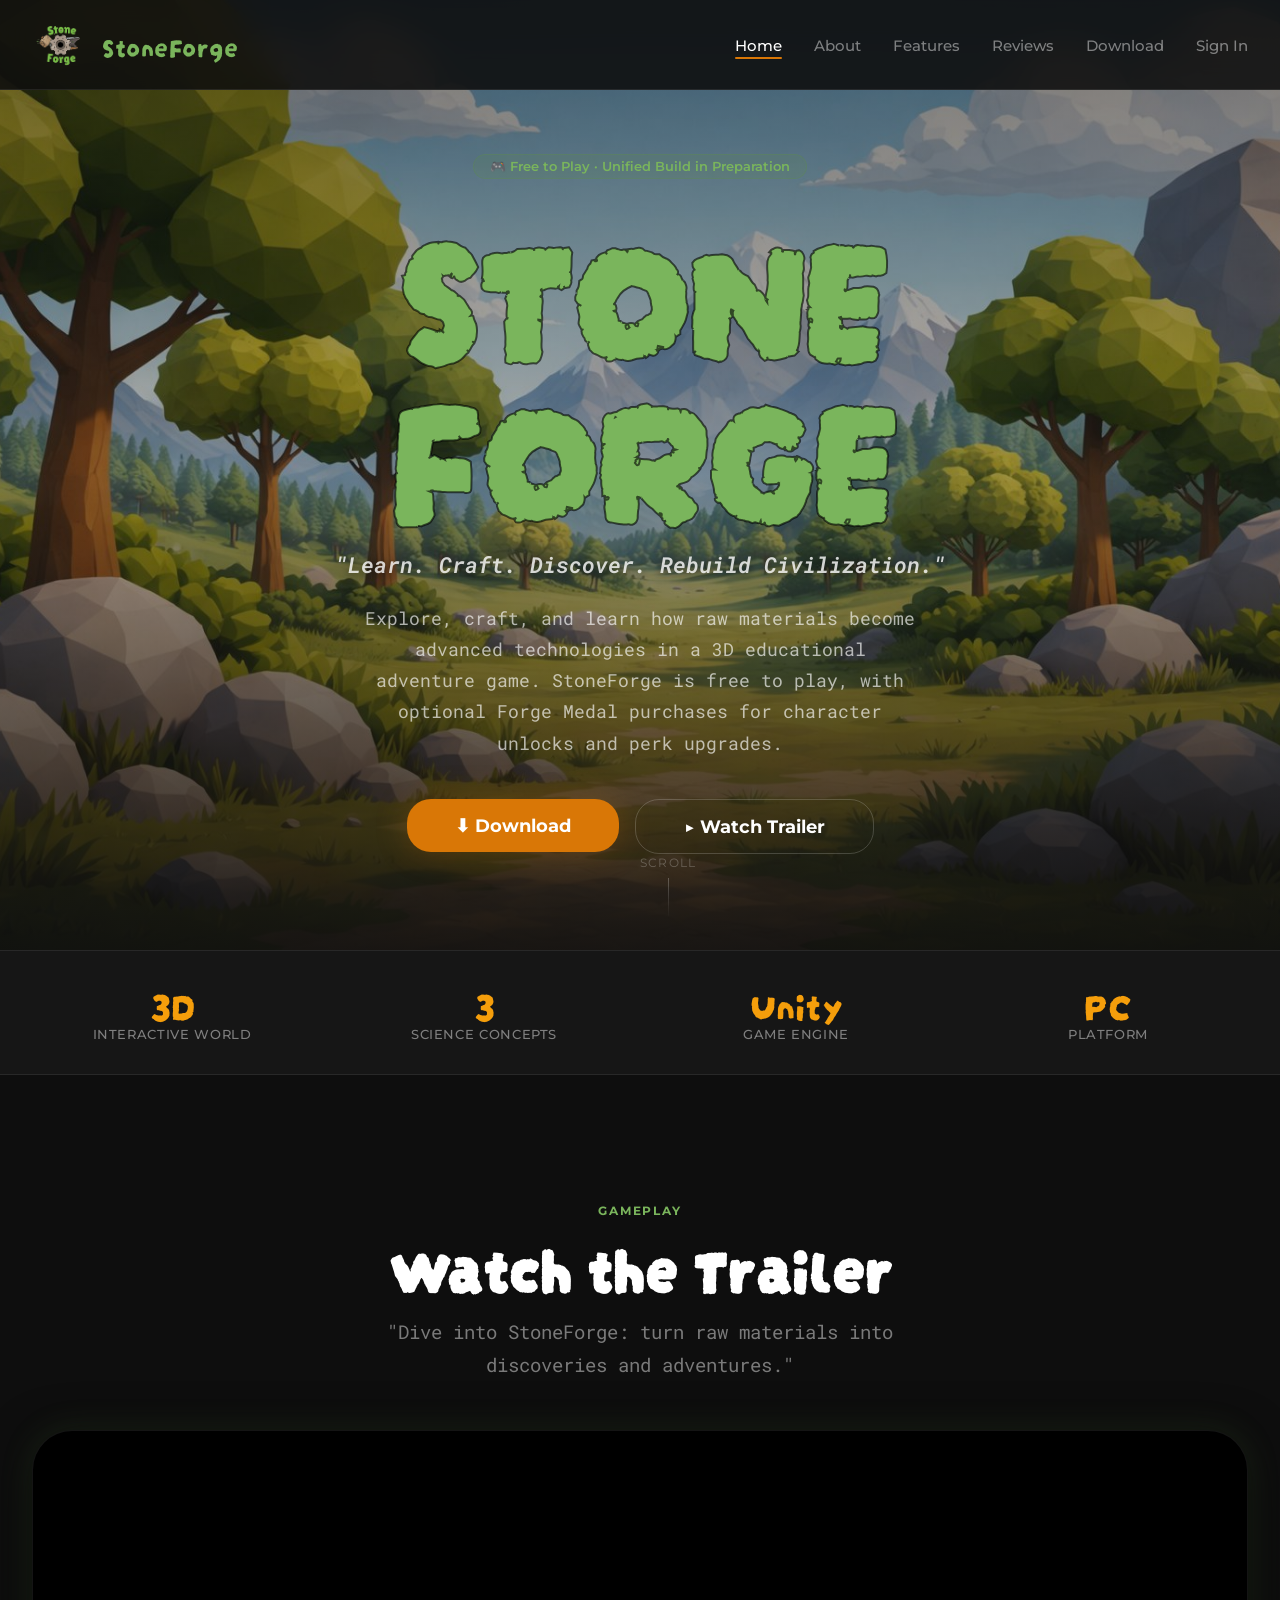
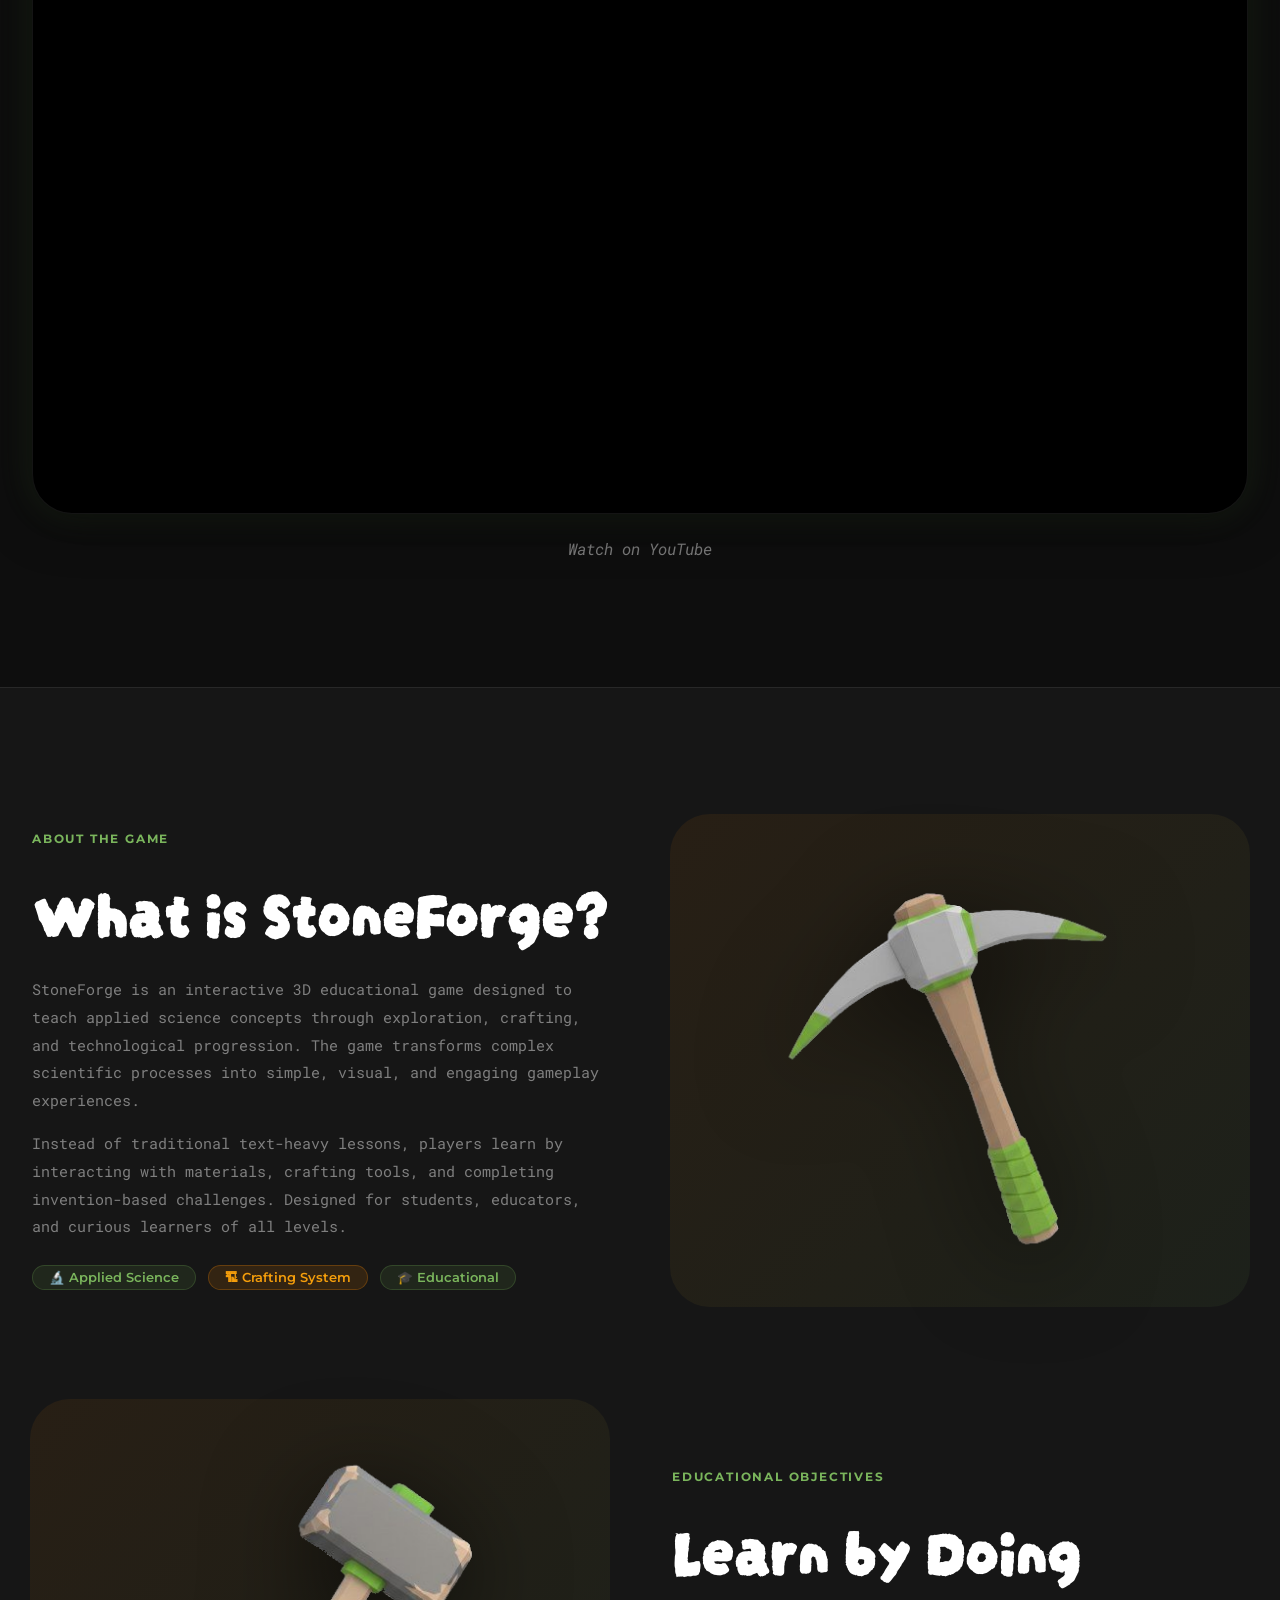
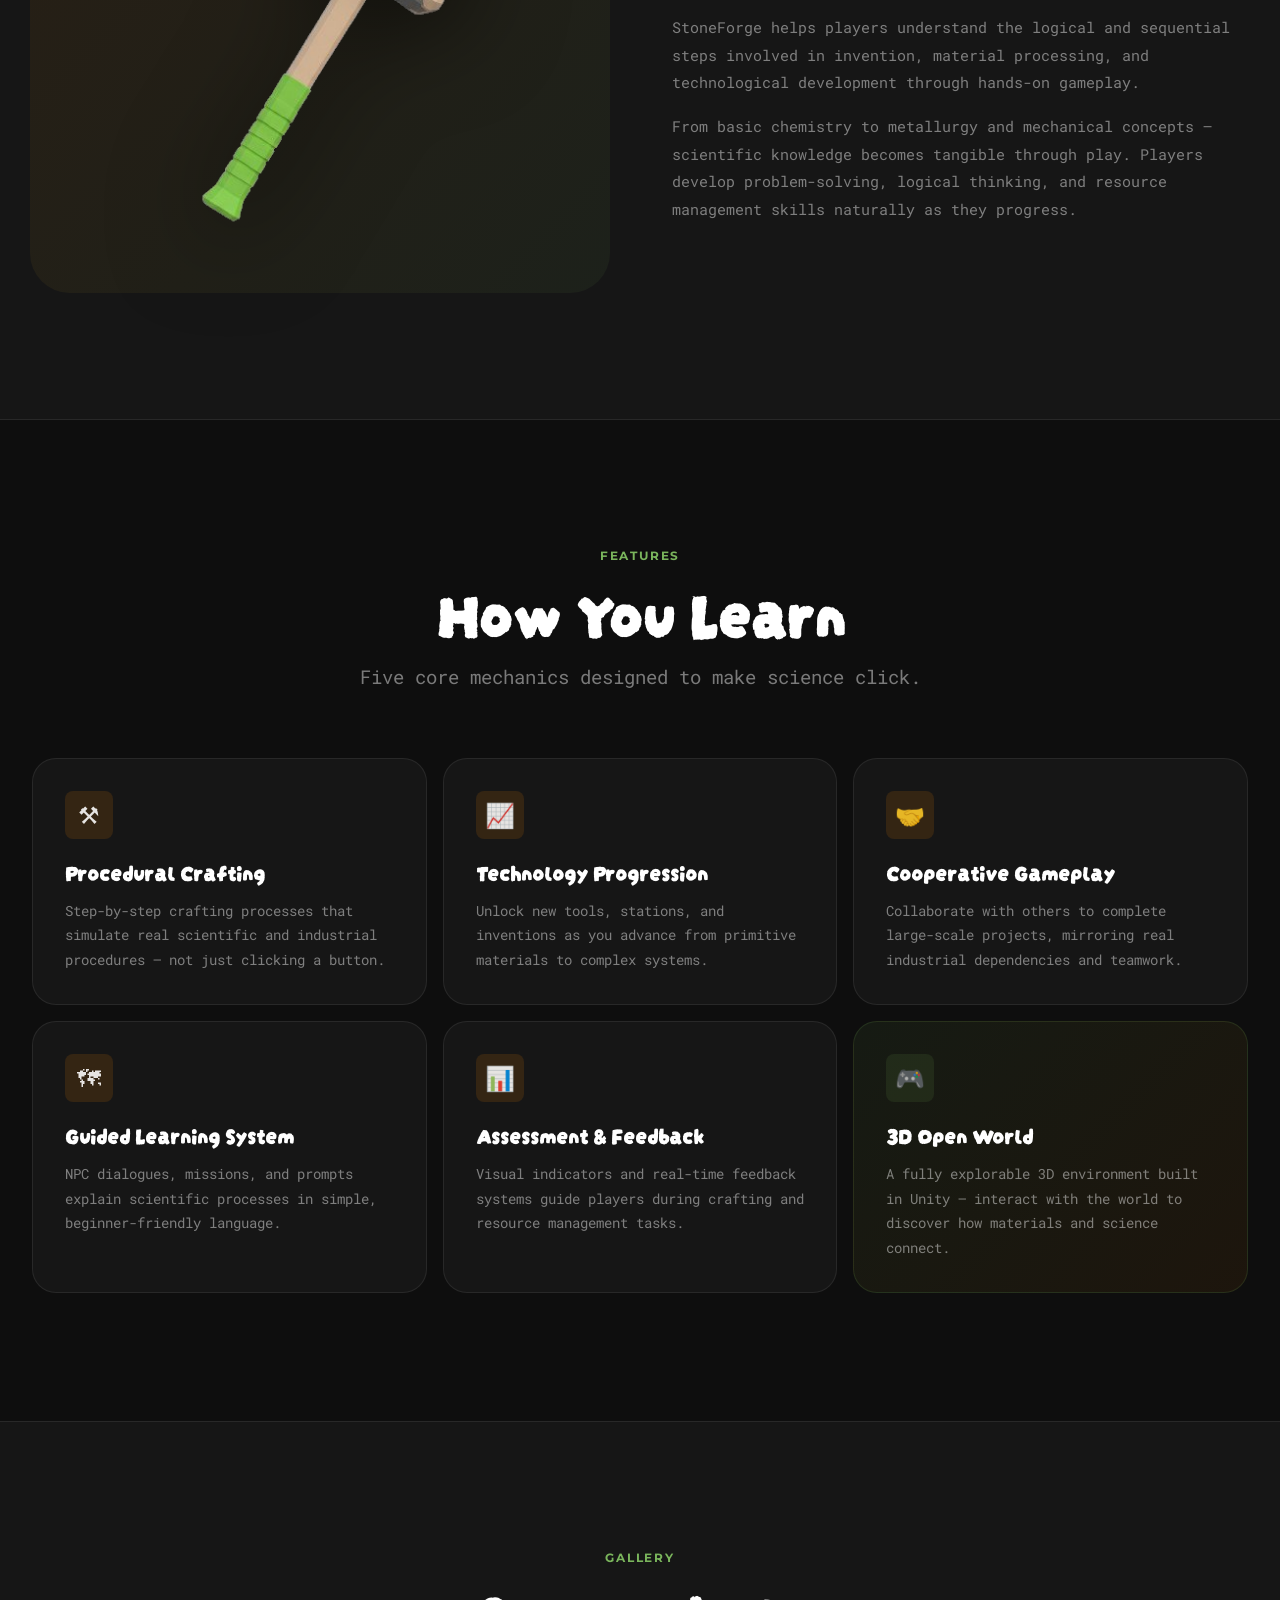
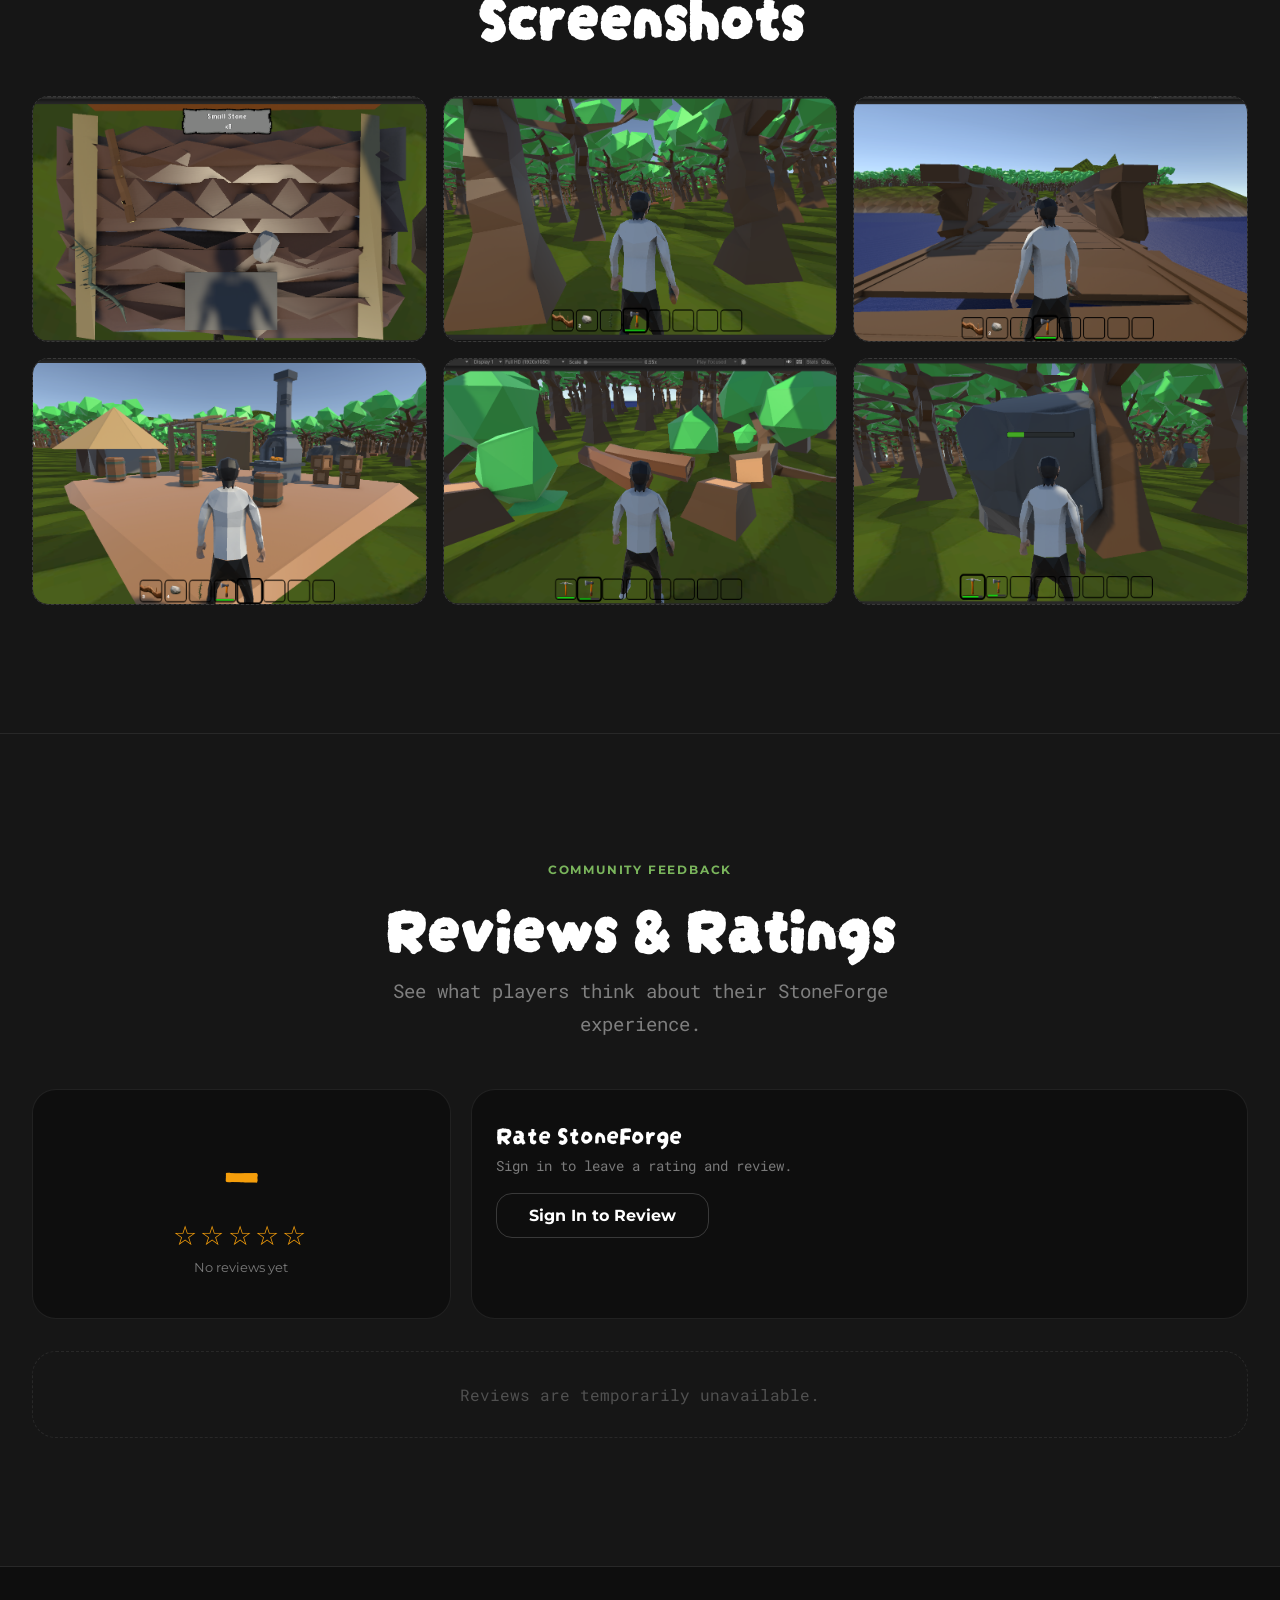
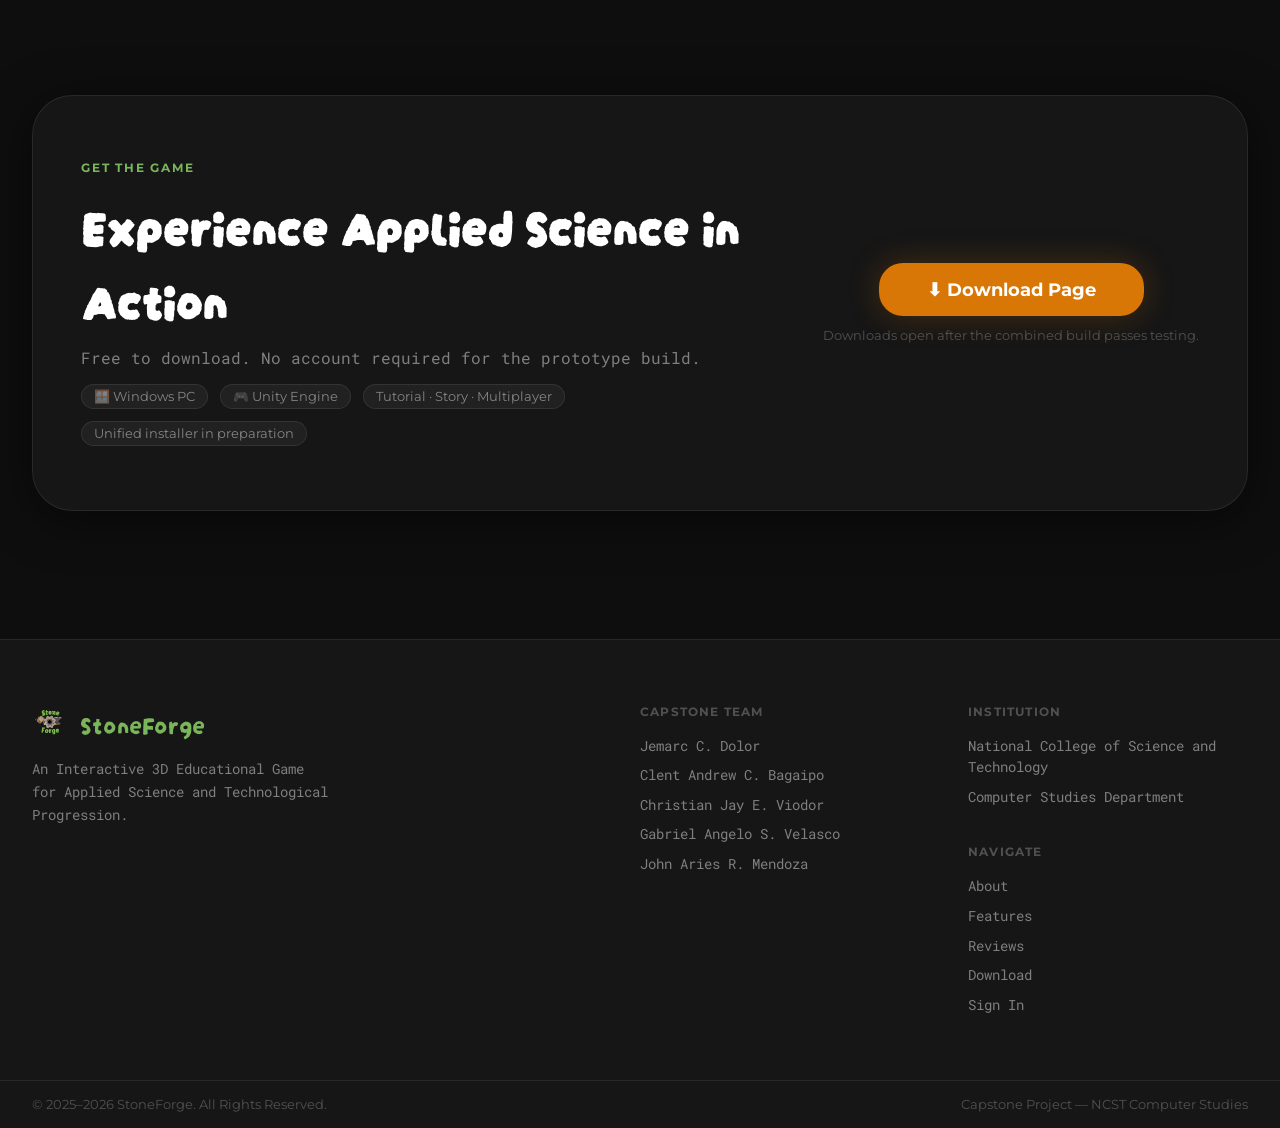
==== index.html @ 7c204864 "Polish Forge Store, guard logout history and render FM sooner" ====
<!DOCTYPE html>
<html lang="en">
<head>
  <meta charset="UTF-8">
  <meta name="viewport" content="width=device-width, initial-scale=1.0">
  <title>StoneForge — 3D Educational Adventure Game</title>
  <link rel="preconnect" href="https://fonts.googleapis.com">
  <link rel="preconnect" href="https://fonts.gstatic.com" crossorigin>
  <link rel="stylesheet" href="https://fonts.googleapis.com/css2?family=Darumadrop+One&amp;family=Montserrat:wght@400;500;600;700;900&amp;family=Roboto+Mono:ital,wght@0,400;0,600;0,700;1,400&amp;display=swap">
<link rel="icon" href="favicon.ico?v=20261022" sizes="16x16 32x32 48x48">
<link rel="icon" type="image/png" sizes="32x32" href="favicon-32x32.png?v=20261022">
<link rel="icon" type="image/png" sizes="16x16" href="favicon-16x16.png?v=20261022">
<link rel="apple-touch-icon" sizes="180x180" href="apple-touch-icon.png?v=20261022">
  <link rel="stylesheet" href="tokens.css">
  <link rel="stylesheet" href="base.css">
  <link rel="stylesheet" href="nav.css">
  <link rel="stylesheet" href="index.css">
</head>
<body>

  <!-- NAV -->
  <div class="nav__overlay" id="nav-overlay"></div>
  <header>
    <nav class="nav" id="main-nav">
      <div class="nav__inner">
        <a href="index.html" class="nav__logo">
          <img src="Assets/logo-transparent.png" alt="StoneForge" class="nav__logo-img">
          <span class="nav__logo-text">StoneForge</span>
        </a>

        <button class="nav__burger" id="burger" aria-label="Toggle menu">
          <span></span><span></span><span></span>
        </button>

        <ul class="nav__links" id="nav-links">
          <li class="nav__sidebar-brand">
            <img src="Assets/logo-transparent.png" alt="StoneForge" class="nav__sidebar-brand-img">
            <span class="nav__sidebar-brand-text">StoneForge</span>
          </li>
          <li><a href="index.html" class="nav__link nav__link--active">Home</a></li>
          <li><a href="#about" class="nav__link">About</a></li>
          <li><a href="#features" class="nav__link">Features</a></li>
          <li><a href="#reviews" class="nav__link">Reviews</a></li>
          <li><a href="download.html" class="nav__link">Download</a></li>
          <li id="nav-auth-item">
            <a href="login-page.html"><button class="nav__cta">Sign In</button></a>
          </li>
        </ul>
      </div>
    </nav>
  </header>

  <main>
    <!-- ===== HERO ===== -->
    <section class="hero">
      <div class="hero__bg"></div>
      <div class="hero__content">
        <div class="hero__badge animate-up">
          <span class="badge badge--green">🎮 Free to Play · Unified Build in Preparation</span>
        </div>

        <h1 class="hero__title">STONE FORGE</h1>

        <p class="hero__tagline animate-up delay-2">
          "Learn. Craft. Discover. Rebuild Civilization."
        </p>

        <p class="hero__description animate-up delay-3">
          Explore, craft, and learn how raw materials become advanced technologies in a 3D educational adventure game.
          StoneForge is free to play, with optional Forge Medal purchases for character unlocks and perk upgrades.
        </p>

        <div class="hero__actions animate-up delay-4">
          <a href="download.html">
            <button class="btn btn--primary btn--lg">⬇ Download</button>
          </a>
          <a href="#trailer">
            <button class="btn btn--ghost btn--lg">▶ Watch Trailer</button>
          </a>
        </div>
      </div>

      <div class="hero__scroll-hint">
        <span>Scroll</span>
        <div class="hero__scroll-line"></div>
      </div>
    </section>

    <!-- ===== STATS STRIP ===== -->
    <section class="stats-strip">
      <div class="stats-strip__inner">
        <div class="stat">
          <span class="stat__value">3D</span>
          <span class="stat__label">Interactive World</span>
        </div>
        <div class="stat">
          <span class="stat__value">3</span>
          <span class="stat__label">Science Concepts</span>
        </div>
        <div class="stat">
          <span class="stat__value">Unity</span>
          <span class="stat__label">Game Engine</span>
        </div>
        <div class="stat">
          <span class="stat__value">PC</span>
          <span class="stat__label">Platform</span>
        </div>
      </div>
    </section>

    <!-- ===== TRAILER ===== -->
    <section class="trailer section" id="trailer">
      <div class="trailer__inner">
        <div class="trailer__header">
          <p class="section-eyebrow">Gameplay</p>
          <h2 class="section-title">Watch the Trailer</h2>
          <p class="section-subtitle" style="margin: 0 auto;">"Dive into StoneForge: turn raw materials into discoveries and adventures."</p>
        </div>
        <div class="trailer__video-wrapper">
          <iframe
            width="1280"
            height="720"
            src="https://www.youtube.com/embed/Z1ijl2PwrlA?autoplay=0&amp;playsinline=1&amp;rel=0"
            title="StoneForge Official Trailer"
            loading="lazy"
            referrerpolicy="strict-origin-when-cross-origin"
            allow="encrypted-media; picture-in-picture; fullscreen"
            allowfullscreen
          ></iframe>
        </div>
        <p class="trailer__caption"><a href="https://www.youtube.com/watch?v=Z1ijl2PwrlA" target="_blank" rel="noopener noreferrer">Watch on YouTube</a></p>
      </div>
    </section>

    <!-- ===== ABOUT ===== -->
    <section class="about section" id="about">
      <div class="about__inner">
        <!-- Row 1 -->
        <div class="about__row">
          <div class="about__text-group">
            <p class="section-eyebrow">About the game</p>
            <h2 class="section-title">What is StoneForge?</h2>
            <p class="about__body">
              StoneForge is an interactive 3D educational game designed to teach applied science concepts
              through exploration, crafting, and technological progression. The game transforms complex
              scientific processes into simple, visual, and engaging gameplay experiences.
            </p>
            <p class="about__body">
              Instead of traditional text-heavy lessons, players learn by interacting with materials,
              crafting tools, and completing invention-based challenges. Designed for students, educators,
              and curious learners of all levels.
            </p>
            <div style="display:flex; gap: 0.75rem; flex-wrap: wrap; margin-top: 0.5rem;">
              <span class="badge badge--green">🔬 Applied Science</span>
              <span class="badge badge--orange">🏗 Crafting System</span>
              <span class="badge badge--green">🎓 Educational</span>
            </div>
          </div>
          <div class="about__image-frame">
            <img loading="lazy" decoding="async" src="Assets/pickaxe-transparent.png" alt="StoneForge Pickaxe">
          </div>
        </div>

        <!-- Row 2 -->
        <div class="about__row about__row--reverse">
          <div class="about__text-group">
            <p class="section-eyebrow">Educational Objectives</p>
            <h2 class="section-title">Learn by Doing</h2>
            <p class="about__body">
              StoneForge helps players understand the logical and sequential steps involved in invention,
              material processing, and technological development through hands-on gameplay.
            </p>
            <p class="about__body">
              From basic chemistry to metallurgy and mechanical concepts — scientific knowledge becomes
              tangible through play. Players develop problem-solving, logical thinking, and resource
              management skills naturally as they progress.
            </p>
          </div>
          <div class="about__image-frame">
            <img loading="lazy" decoding="async" src="Assets/hammer-transparent.png" alt="StoneForge Hammer">
          </div>
        </div>
      </div>
    </section>

    <!-- ===== FEATURES ===== -->
    <section class="features section" id="features">
      <div class="features__inner">
        <div class="features__header">
          <p class="section-eyebrow">Features</p>
          <h2 class="section-title">How You Learn</h2>
          <p class="section-subtitle" style="margin: 0 auto; text-align: center;">
            Five core mechanics designed to make science click.
          </p>
        </div>
        <div class="features__grid">
          <div class="feature-card">
            <div class="feature-card__icon">⚒</div>
            <h3 class="feature-card__title">Procedural Crafting</h3>
            <p class="feature-card__text">Step-by-step crafting processes that simulate real scientific and industrial procedures — not just clicking a button.</p>
          </div>
          <div class="feature-card">
            <div class="feature-card__icon">📈</div>
            <h3 class="feature-card__title">Technology Progression</h3>
            <p class="feature-card__text">Unlock new tools, stations, and inventions as you advance from primitive materials to complex systems.</p>
          </div>
          <div class="feature-card">
            <div class="feature-card__icon">🤝</div>
            <h3 class="feature-card__title">Cooperative Gameplay</h3>
            <p class="feature-card__text">Collaborate with others to complete large-scale projects, mirroring real industrial dependencies and teamwork.</p>
          </div>
          <div class="feature-card">
            <div class="feature-card__icon">🗺</div>
            <h3 class="feature-card__title">Guided Learning System</h3>
            <p class="feature-card__text">NPC dialogues, missions, and prompts explain scientific processes in simple, beginner-friendly language.</p>
          </div>
          <div class="feature-card">
            <div class="feature-card__icon">📊</div>
            <h3 class="feature-card__title">Assessment & Feedback</h3>
            <p class="feature-card__text">Visual indicators and real-time feedback systems guide players during crafting and resource management tasks.</p>
          </div>
          <div class="feature-card" style="background: linear-gradient(135deg, rgba(95,143,71,0.1), rgba(217,119,6,0.08)); border-color: rgba(95,143,71,0.2);">
            <div class="feature-card__icon" style="background: var(--clr-green-dim);">🎮</div>
            <h3 class="feature-card__title">3D Open World</h3>
            <p class="feature-card__text">A fully explorable 3D environment built in Unity — interact with the world to discover how materials and science connect.</p>
          </div>
        </div>
      </div>
    </section>

    <!-- ===== SCREENSHOTS ===== -->
    <section class="screenshots section">
      <div class="screenshots__inner">
        <div class="screenshots__header">
          <p class="section-eyebrow">Gallery</p>
          <h2 class="section-title">Screenshots</h2>
        </div>
        <div class="screenshots__grid">
          <div class="screenshot-card"><div class="screenshot-card__icon"><img loading="lazy" decoding="async" src="Assets/666307369_1383282593796467_3433175571580208930_n.png" alt=""></div></div>
          <div class="screenshot-card"><div class="screenshot-card__icon"><img loading="lazy" decoding="async" src="Assets/SS2.png" alt=""></div></div>
          <div class="screenshot-card"><div class="screenshot-card__icon"><img loading="lazy" decoding="async" src="Assets/SS3.png" alt=""></div></div>
          <div class="screenshot-card"><div class="screenshot-card__icon"><img loading="lazy" decoding="async" src="Assets/SS4.png" alt=""></div></div>
          <div class="screenshot-card"><div class="screenshot-card__icon"><img loading="lazy" decoding="async" src="Assets/SS5.png" alt=""></div></div>
          <div class="screenshot-card"><div class="screenshot-card__icon"><img loading="lazy" decoding="async" src="Assets/SS6.png" alt=""></div></div>
        </div>
      </div>
    </section>


    <!-- ===== REVIEWS ===== -->
    <section class="reviews section" id="reviews">
      <div class="reviews__inner">
        <div class="reviews__header">
          <p class="section-eyebrow">Community Feedback</p>
          <h2 class="section-title">Reviews & Ratings</h2>
          <p class="section-subtitle" style="margin: 0 auto; text-align: center;">
            See what players think about their StoneForge experience.
          </p>
        </div>

        <div class="reviews__summary">
          <div class="reviews__score">
            <span class="reviews__average" id="reviews-average">—</span>
            <div class="reviews__stars reviews__stars--summary" id="reviews-summary-stars" aria-label="Average rating">☆☆☆☆☆</div>
            <span class="reviews__count" id="reviews-count">No reviews yet</span>
          </div>

          <div class="reviews__form-card" id="review-form-card">
            <div class="reviews__form-title">Rate StoneForge</div>
            <p class="reviews__form-note" id="review-form-note">Sign in to leave a rating and review.</p>

            <form id="review-form" class="review-form" hidden>
              <div class="star-picker" id="star-picker" role="radiogroup" aria-label="Choose a rating">
                <button type="button" class="star-picker__star" data-rating="1" aria-label="1 star">★</button>
                <button type="button" class="star-picker__star" data-rating="2" aria-label="2 stars">★</button>
                <button type="button" class="star-picker__star" data-rating="3" aria-label="3 stars">★</button>
                <button type="button" class="star-picker__star" data-rating="4" aria-label="4 stars">★</button>
                <button type="button" class="star-picker__star" data-rating="5" aria-label="5 stars">★</button>
              </div>
              <input type="hidden" id="review-rating" value="">
              <textarea id="review-text" class="review-form__textarea" maxlength="500"
                placeholder="Tell us about your experience (optional)"></textarea>
              <div class="review-form__footer">
                <span class="review-form__counter" id="review-counter">0 / 500</span>
                <button type="button" class="btn btn--primary" id="review-submit">Submit Review</button>
              </div>
              <p class="review-form__message" id="review-form-message" role="status"></p>
            </form>

            <a href="login-page.html?redirect=index.html%23reviews" class="btn btn--ghost reviews__signin" id="review-signin">Sign In to Review</a>
          </div>
        </div>

        <div class="reviews__list" id="reviews-list">
          <div class="reviews__empty">Loading reviews...</div>
        </div>
      </div>
    </section>

    <!-- ===== DOWNLOAD CTA ===== -->
    <section class="download-cta section">
      <div class="download-cta__inner">
        <div class="download-cta__card">
          <div class="download-cta__text">
            <p class="section-eyebrow">Get the game</p>
            <h2 class="download-cta__title">Experience Applied Science in Action</h2>
            <p class="download-cta__sub">Free to download. No account required for the prototype build.</p>
            <div class="download-cta__tags">
              <span class="tag">🪟 Windows PC</span>
              <span class="tag">🎮 Unity Engine</span>
              <span class="tag">Tutorial · Story · Multiplayer</span>
              <span class="tag">Unified installer in preparation</span>
            </div>
          </div>
          <div class="download-cta__actions">
            <a href="download.html">
              <button class="btn btn--primary btn--lg" style="min-width: 220px;">
                ⬇ Download Page
              </button>
            </a>
            <p class="download-cta__note">Downloads open after the combined build passes testing.</p>
          </div>
        </div>
      </div>
    </section>
  </main>

  <!-- ===== FOOTER ===== -->
  <footer class="footer">
    <div class="footer__main">
      <div class="footer__brand">
        <div class="footer__brand-name">
          <img src="Assets/logo-transparent.png" alt="StoneForge" class="footer__logo">
          <span class="footer__brand-title">StoneForge</span>
        </div>
        <p class="footer__tagline">
          An Interactive 3D Educational Game for Applied Science and Technological Progression.
        </p>
      </div>

      <div>
        <p class="footer__col-title">Capstone Team</p>
        <ul class="footer__list">
          <li>Jemarc C. Dolor</li>
          <li>Clent Andrew C. Bagaipo</li>
          <li>Christian Jay E. Viodor</li>
          <li>Gabriel Angelo S. Velasco</li>
          <li>John Aries R. Mendoza</li>
        </ul>
      </div>

      <div>
        <p class="footer__col-title">Institution</p>
        <ul class="footer__list">
          <li>National College of Science and Technology</li>
          <li>Computer Studies Department</li>
        </ul>
        <br>
        <p class="footer__col-title" style="margin-top: 1rem;">Navigate</p>
        <ul class="footer__list">
          <li><a href="#about" style="color: var(--clr-text-muted); transition: color 0.15s;" onmouseover="this.style.color='white'" onmouseout="this.style.color=''">About</a></li>
          <li><a href="#features" style="color: var(--clr-text-muted); transition: color 0.15s;" onmouseover="this.style.color='white'" onmouseout="this.style.color=''">Features</a></li>
          <li><a href="#reviews" style="color: var(--clr-text-muted); transition: color 0.15s;" onmouseover="this.style.color='white'" onmouseout="this.style.color=''">Reviews</a></li>
          <li><a href="download.html" style="color: var(--clr-text-muted); transition: color 0.15s;" onmouseover="this.style.color='white'" onmouseout="this.style.color=''">Download</a></li>
          <li><a href="login-page.html" style="color: var(--clr-text-muted); transition: color 0.15s;" onmouseover="this.style.color='white'" onmouseout="this.style.color=''">Sign In</a></li>
        </ul>
      </div>
    </div>
    <div class="footer__bottom">
      <p class="footer__copy">© 2025–2026 StoneForge. All Rights Reserved.</p>
      <p class="footer__copy">Capstone Project — NCST Computer Studies</p>
    </div>
  </footer>

  <script src="StoneForge.js"></script>
</body>
</html>
---- tokens.css ----
/* ============================================
   STONEFORGE — DESIGN TOKENS
   Single source of truth for all design values
   ============================================ */

:root {
  /* Colors */
  --clr-bg:           #0E0E0E;
  --clr-surface:      #161616;
  --clr-surface-2:    #1E1E1E;
  --clr-border:       rgba(255,255,255,0.08);
  --clr-border-hover: rgba(255,255,255,0.18);

  --clr-orange:       #D97706;
  --clr-orange-light: #F59E0B;
  --clr-orange-dim:   rgba(217,119,6,0.15);

  --clr-green:        #5F8F47;
  --clr-green-light:  #7AB55C;
  --clr-green-dim:    rgba(95,143,71,0.15);

  --clr-forest:       #0B3D2E;
  --clr-slate:        #7E8FA3;
  --clr-text:         rgba(255,255,255,0.88);
  --clr-text-muted:   rgba(255,255,255,0.45);
  --clr-text-dim:     rgba(255,255,255,0.25);
  --clr-white:        #ffffff;

  /* Typography */
  --font-display: 'Darumadrop One', cursive;
  --font-body:    'Roboto Mono', monospace;
  --font-ui:      'Montserrat', sans-serif;

  /* Spacing scale */
  --space-1:  0.25rem;
  --space-2:  0.5rem;
  --space-3:  0.75rem;
  --space-4:  1rem;
  --space-6:  1.5rem;
  --space-8:  2rem;
  --space-12: 3rem;
  --space-16: 4rem;
  --space-24: 6rem;
  --space-32: 8rem;

  /* Border radius */
  --radius-sm:  8px;
  --radius-md:  16px;
  --radius-lg:  24px;
  --radius-xl:  40px;
  --radius-2xl: 64px;
  --radius-pill: 999px;

  /* Shadows */
  --shadow-sm: 0 2px 8px rgba(0,0,0,0.3);
  --shadow-md: 0 4px 24px rgba(0,0,0,0.4);
  --shadow-lg: 0 8px 48px rgba(0,0,0,0.5);
  --shadow-glow-orange: 0 0 32px rgba(217,119,6,0.25);
  --shadow-glow-green:  0 0 32px rgba(95,143,71,0.2);

  /* Transitions */
  --ease-fast:   0.15s ease;
  --ease-normal: 0.25s ease;
  --ease-slow:   0.4s ease;

  /* Layout */
  --max-width: 1280px;
  --nav-height: 90px;
}
---- base.css ----
/* ============================================
   STONEFORGE — GLOBAL BASE STYLES
   ============================================ */


[hidden] { display:none !important; }

*, *::before, *::after {
  margin: 0;
  padding: 0;
  box-sizing: border-box;
}

html {
  scroll-behavior: smooth;
  font-size: 16px;
}

body {
  background: var(--clr-bg);
  color: var(--clr-text);
  font-family: var(--font-body);
  overflow-x: hidden;
  -webkit-font-smoothing: antialiased;
}

img { display: block; max-width: 100%; }
a { text-decoration: none; color: inherit; }
button { cursor: pointer; font-family: inherit; }
ul { list-style: none; }

/* ============================================
   SHARED UTILITY CLASSES
   ============================================ */

.container {
  width: 100%;
  max-width: var(--max-width);
  margin: 0 auto;
  padding: 0 var(--space-8);
}

/* Section spacing */
.section { padding: var(--space-32) 0; }

/* Shared section title */
.section-eyebrow {
  font-family: var(--font-ui);
  font-size: 0.75rem;
  font-weight: 700;
  letter-spacing: 0.15em;
  text-transform: uppercase;
  color: var(--clr-green-light);
  margin-bottom: var(--space-3);
}

.section-title {
  font-family: var(--font-display);
  font-size: clamp(2.5rem, 5vw, 4.5rem);
  color: var(--clr-white);
  line-height: 1.1;
  margin-bottom: var(--space-4);
}

.section-subtitle {
  font-family: var(--font-body);
  font-size: clamp(1rem, 1.5vw, 1.2rem);
  color: var(--clr-text-muted);
  max-width: 600px;
  line-height: 1.7;
}

/* Divider line */
.divider {
  height: 1px;
  background: var(--clr-border);
  width: 100%;
}

/* Pill badge */
.badge {
  display: inline-flex;
  align-items: center;
  gap: var(--space-2);
  padding: var(--space-1) var(--space-4);
  border-radius: var(--radius-pill);
  font-size: 0.8rem;
  font-family: var(--font-ui);
  font-weight: 600;
}

.badge--green {
  background: var(--clr-green-dim);
  border: 1px solid rgba(95,143,71,0.3);
  color: var(--clr-green-light);
}

.badge--orange {
  background: var(--clr-orange-dim);
  border: 1px solid rgba(217,119,6,0.3);
  color: var(--clr-orange-light);
}

/* Buttons */
.btn {
  display: inline-flex;
  align-items: center;
  justify-content: center;
  gap: var(--space-2);
  padding: var(--space-3) var(--space-8);
  border-radius: var(--radius-md);
  font-family: var(--font-ui);
  font-weight: 700;
  font-size: 1rem;
  border: none;
  transition: background var(--ease-fast), transform var(--ease-fast), box-shadow var(--ease-fast);
}

.btn--primary {
  background: var(--clr-orange);
  color: white;
  box-shadow: var(--shadow-glow-orange);
}
.btn--primary:hover {
  background: var(--clr-orange-light);
  transform: translateY(-2px);
  box-shadow: 0 0 40px rgba(217,119,6,0.4);
}

.btn--ghost {
  background: transparent;
  color: white;
  border: 1.5px solid var(--clr-border-hover);
}
.btn--ghost:hover {
  background: rgba(255,255,255,0.06);
  border-color: rgba(255,255,255,0.3);
  transform: translateY(-2px);
}

.btn--lg {
  padding: var(--space-4) var(--space-12);
  font-size: 1.1rem;
  border-radius: var(--radius-lg);
}

/* Fade-up animation */
@keyframes fadeUp {
  from { opacity: 0; transform: translateY(24px); }
  to   { opacity: 1; transform: translateY(0); }
}

.animate-up {
  opacity: 0;
  animation: fadeUp 0.7s ease forwards;
}
.delay-1 { animation-delay: 0.1s; }
.delay-2 { animation-delay: 0.2s; }
.delay-3 { animation-delay: 0.3s; }
.delay-4 { animation-delay: 0.4s; }
.delay-5 { animation-delay: 0.5s; }
---- nav.css ----
/* ============================================
   NAVIGATION
   ============================================ */

.nav {
  position: fixed;
  top: 0;
  left: 0;
  right: 0;
  z-index: 200;
  height: var(--nav-height);
  background: rgba(14,14,14,0.88);
  backdrop-filter: blur(16px);
  -webkit-backdrop-filter: blur(16px);
  border-bottom: 1px solid var(--clr-border);
  transition: background var(--ease-normal), border-color var(--ease-normal);
}

.nav--scrolled {
  background: rgba(14,14,14,0.98);
  border-color: rgba(255,255,255,0.12);
  box-shadow: 0 4px 24px rgba(0,0,0,0.4);
}

.nav__inner {
  max-width: var(--max-width);
  margin: 0 auto;
  padding: 0 var(--space-8);
  height: 100%;
  display: flex;
  align-items: center;
  justify-content: space-between;
}

/* Logo */
.nav__logo {
  display: flex;
  align-items: center;
  gap: var(--space-3);
  cursor: pointer;
  text-decoration: none;
}

.nav__logo-img {
  height: 58px;
  width: 58px;
  object-fit: contain;
}

.nav__logo-text {
  font-family: var(--font-display);
  font-size: 1.7rem;
  color: var(--clr-green-light);
  letter-spacing: 0.02em;
}

/* Desktop links */
.nav__links {
  display: flex;
  align-items: center;
  gap: var(--space-8);
  list-style: none;
}

.nav__link {
  font-family: var(--font-ui);
  font-size: 0.95rem;
  font-weight: 500;
  color: var(--clr-text-muted);
  transition: color var(--ease-fast);
  position: relative;
  text-decoration: none;
}

.nav__link::after {
  content: "";
  position: absolute;
  bottom: -4px;
  left: 0;
  right: 0;
  height: 2px;
  background: var(--clr-orange);
  border-radius: 2px;
  transform: scaleX(0);
  transform-origin: left;
  transition: transform 0.2s ease;
}

.nav__link:hover { color: var(--clr-white); }
.nav__link:hover::after { transform: scaleX(1); }
.nav__link--active { color: var(--clr-white); }
.nav__link--active::after { transform: scaleX(1); }

/* CTA */
.nav__cta {
  background: var(--clr-orange);
  color: white;
  border: none;
  padding: 0.55rem var(--space-6);
  border-radius: var(--radius-sm);
  font-family: var(--font-ui);
  font-weight: 700;
  font-size: 0.9rem;
  cursor: pointer;
  transition: background var(--ease-fast), transform var(--ease-fast);
}

.nav__cta:hover {
  background: var(--clr-orange-light);
  transform: scale(1.04);
}

/* Burger */
.nav__burger {
  display: none;
  flex-direction: column;
  justify-content: center;
  gap: 5px;
  width: 36px;
  height: 36px;
  background: rgba(255,255,255,0.06);
  border: 1px solid rgba(255,255,255,0.1);
  border-radius: var(--radius-sm);
  cursor: pointer;
  padding: 8px;
  z-index: 210;
}

.nav__burger span {
  display: block;
  height: 2px;
  width: 100%;
  background: white;
  border-radius: 2px;
  transition: transform 0.3s ease, opacity 0.3s ease;
}

.nav__burger.active span:nth-child(1) { transform: translateY(7px) rotate(45deg); }
.nav__burger.active span:nth-child(2) { opacity: 0; transform: scaleX(0); }
.nav__burger.active span:nth-child(3) { transform: translateY(-7px) rotate(-45deg); }

/* Overlay */
.nav__overlay {
  display: none;
  position: fixed;
  inset: 0;
  z-index: 190;
}

.nav__overlay.active {
  display: block;
  background: rgba(0,0,0,0.78);
  backdrop-filter: blur(4px);
  -webkit-backdrop-filter: blur(4px);
}

/* ============================================
   MOBILE SIDEBAR
   ============================================ */

/* Hidden on desktop — shown only inside media query */
.nav__sidebar-brand { display: none; }

@media (max-width: 900px) {
  .nav__burger { display: flex; }

  /* ---- Drawer panel ---- */
  .nav__links {
    position: fixed;
    top: 0;
    left: -300px;          /* off-screen by exact width */
    width: 280px;
    height: 100vh;         /* 100vh, not 100% — fixed needs explicit viewport units */
    background: #080808;
    flex-direction: column;
    align-items: stretch;
    justify-content: flex-start;
    gap: 0;
    padding: 0 0 2rem 0;
    border-right: 1px solid rgba(255,255,255,0.07);
    box-shadow: 6px 0 48px rgba(0,0,0,0.8);
    transition: left 0.35s cubic-bezier(0.4, 0, 0.2, 1);
    z-index: 205;
    overflow-y: auto;
    overflow-x: hidden;
  }

  .nav__links.active { left: 0; }

  /* ---- Sidebar brand header (first li) ---- */
  .nav__sidebar-brand {
    display: flex !important;   /* override the global display:none */
    align-items: center;
    gap: 0.75rem;
    padding: 1.5rem 1.25rem 1.25rem;
    border-bottom: 1px solid rgba(255,255,255,0.08);
    margin-bottom: 0.5rem;
    flex-shrink: 0;
    width: 100%;                /* full width inside drawer */
  }

  .nav__sidebar-brand-img {
    height: 38px;
    width: 38px;
    object-fit: contain;
    flex-shrink: 0;
  }

  .nav__sidebar-brand-text {
    font-family: var(--font-display);
    font-size: 1.3rem;
    color: var(--clr-green-light);
  }

  /* ---- Reset padding on ALL li items inside drawer ---- */
  .nav__links li {
    width: 100%;
    padding: 0 0.75rem;
    list-style: none;
  }

  /* Brand li overrides the padding reset above */
  .nav__links li.nav__sidebar-brand {
    padding: 1.5rem 1.25rem 1.25rem;
  }

  /* ---- Nav links inside drawer ---- */
  .nav__link {
    display: flex;
    align-items: center;
    width: 100%;
    font-size: 1rem;
    font-weight: 600;
    padding: 0.85rem 0.75rem;
    border-radius: 6px;
    color: rgba(255,255,255,0.5);
    border-left: 2px solid transparent;
    transition: background 0.15s ease, color 0.15s ease,
                border-left-color 0.15s ease, padding-left 0.15s ease;
    text-decoration: none;
  }

  /* Remove desktop underline animation */
  .nav__link::after { display: none !important; }

  .nav__link:hover {
    color: #fff;
    background: rgba(255,255,255,0.05);
    border-left-color: rgba(255,255,255,0.2);
    padding-left: calc(0.75rem + 4px);
  }

  .nav__link--active {
    color: var(--clr-orange-light) !important;
    background: rgba(217,119,6,0.1) !important;
    border-left-color: var(--clr-orange) !important;
    padding-left: calc(0.75rem + 4px) !important;
  }

  /* ---- Sign In button — last item, separated ---- */
  .nav__links li:last-child {
    padding: 1.25rem 0.75rem 0;
    margin-top: 1rem;
    border-top: 1px solid rgba(255,255,255,0.06);
  }

  .nav__cta {
    width: 100%;
    padding: 0.75rem;
    text-align: center;
    font-size: 1rem;
    border-radius: 6px;
    cursor: pointer;
  }
}
---- index.css ----
/* ============================================
   INDEX PAGE — ALL SECTIONS
   ============================================ */

/* ---- HERO ---- */
.hero {
  position: relative;
  min-height: 100svh;
  display: flex;
  flex-direction: column;
  align-items: center;
  justify-content: center;
  text-align: center;
  padding: calc(var(--nav-height) + var(--space-16)) var(--space-8) var(--space-24);
  overflow: hidden;
}

.hero__bg {
  position: absolute;
  inset: 0;
  background: url('Assets/stoneForgeHeroBackground.png') center/cover no-repeat;
  z-index: 0;
}

.hero__bg::after {
  content: "";
  position: absolute;
  inset: 0;
  background: linear-gradient(
    to bottom,
    rgba(14,14,14,0.55) 0%,
    rgba(14,14,14,0.3) 50%,
    rgba(14,14,14,0.9) 100%
  );
}

.hero__content {
  position: relative;
  z-index: 2;
  display: flex;
  flex-direction: column;
  align-items: center;
  gap: var(--space-6);
  max-width: 960px;
}

.hero__badge {
  animation: fadeUp 0.6s ease both;
}

.hero__title {
  font-family: var(--font-display);
  font-size: clamp(5rem, 14vw, 13rem);
  color: var(--clr-green-light);
  -webkit-text-stroke: 2px rgba(0,0,0,0.6);
  line-height: 0.9;
  letter-spacing: -0.02em;
  animation: fadeUp 0.6s 0.1s ease both;
  opacity: 0;
}

.hero__tagline {
  font-family: var(--font-body);
  font-size: clamp(1rem, 2vw, 1.4rem);
  color: rgba(255,255,255,0.8);
  font-style: italic;
  font-weight: 600;
  text-shadow: 0 2px 8px rgba(0,0,0,0.6);
  animation: fadeUp 0.6s 0.2s ease both;
  opacity: 0;
}

.hero__description {
  font-size: clamp(0.95rem, 1.5vw, 1.15rem);
  color: rgba(255,255,255,0.65);
  max-width: 560px;
  line-height: 1.7;
  animation: fadeUp 0.6s 0.3s ease both;
  opacity: 0;
}

.hero__actions {
  display: flex;
  gap: var(--space-4);
  flex-wrap: wrap;
  justify-content: center;
  animation: fadeUp 0.6s 0.4s ease both;
  opacity: 0;
  margin-top: var(--space-4);
}

.hero__scroll-hint {
  position: absolute;
  bottom: var(--space-8);
  left: 50%;
  transform: translateX(-50%);
  z-index: 2;
  display: flex;
  flex-direction: column;
  align-items: center;
  gap: var(--space-2);
  color: var(--clr-text-dim);
  font-size: 0.75rem;
  font-family: var(--font-ui);
  letter-spacing: 0.1em;
  text-transform: uppercase;
  animation: fadeUp 0.6s 0.8s ease both;
  opacity: 0;
}

.hero__scroll-line {
  width: 1px;
  height: 40px;
  background: linear-gradient(to bottom, var(--clr-text-dim), transparent);
  animation: scrollLine 2s ease infinite;
}

@keyframes scrollLine {
  0%   { transform: scaleY(0); transform-origin: top; opacity: 1; }
  50%  { transform: scaleY(1); transform-origin: top; opacity: 1; }
  100% { transform: scaleY(1); transform-origin: bottom; opacity: 0; }
}

/* ---- STATS STRIP ---- */
.stats-strip {
  background: var(--clr-surface);
  border-top: 1px solid var(--clr-border);
  border-bottom: 1px solid var(--clr-border);
  padding: var(--space-8) 0;
}

.stats-strip__inner {
  max-width: var(--max-width);
  margin: 0 auto;
  padding: 0 var(--space-8);
  display: grid;
  grid-template-columns: repeat(4, 1fr);
  gap: var(--space-8);
}

.stat {
  display: flex;
  flex-direction: column;
  align-items: center;
  text-align: center;
  gap: var(--space-1);
}

.stat__value {
  font-family: var(--font-display);
  font-size: 2.5rem;
  color: var(--clr-orange-light);
  line-height: 1;
}

.stat__label {
  font-size: 0.8rem;
  color: var(--clr-text-muted);
  font-family: var(--font-ui);
  font-weight: 500;
  letter-spacing: 0.05em;
  text-transform: uppercase;
}

/* ---- TRAILER SECTION ---- */
.trailer {
  padding: var(--space-32) 0;
  background: var(--clr-bg);
}

.trailer__inner {
  max-width: var(--max-width);
  margin: 0 auto;
  padding: 0 var(--space-8);
}

.trailer__header {
  text-align: center;
  margin-bottom: var(--space-12);
}

.trailer__video-wrapper {
  position: relative;
  width: 100%;
  aspect-ratio: 16 / 9;
  min-height: 200px;
  border-radius: var(--radius-xl);
  overflow: hidden;
  border: 1px solid var(--clr-border);
  box-shadow: var(--shadow-lg), var(--shadow-glow-green);
  background: #000;
}

.trailer__video-wrapper iframe,
.trailer__video-wrapper video {
  position: absolute;
  top: 0;
  left: 0;
  width: 100%;
  height: 100%;
  display: block;
  border: none;
}

.trailer__caption {
  text-align: center;
  margin-top: var(--space-6);
  font-style: italic;
  color: var(--clr-text-muted);
  font-size: 1rem;
}

/* ---- ABOUT SECTION ---- */
.about {
  padding: var(--space-32) 0;
  background: var(--clr-surface);
  border-top: 1px solid var(--clr-border);
  border-bottom: 1px solid var(--clr-border);
}

.about__inner {
  max-width: var(--max-width);
  margin: 0 auto;
  padding: 0 var(--space-8);
}

.about__row {
  display: grid;
  grid-template-columns: 1fr 1fr;
  gap: var(--space-16);
  align-items: center;
  margin-bottom: var(--space-24);
}

.about__row:last-child { margin-bottom: 0; }

.about__row--reverse { direction: rtl; }
.about__row--reverse > * { direction: ltr; }

.about__text-group {
  display: flex;
  flex-direction: column;
  gap: var(--space-4);
}

.about__body {
  font-size: clamp(0.95rem, 1.2vw, 1.1rem);
  color: var(--clr-text-muted);
  line-height: 1.8;
}

.about__image-frame {
  position: relative;
  display: flex;
  justify-content: center;
  align-items: center;
}

.about__image-frame::before {
  content: "";
  position: absolute;
  inset: -2px;
  border-radius: var(--radius-xl);
  background: linear-gradient(135deg, var(--clr-orange-dim), var(--clr-green-dim));
  z-index: 0;
  opacity: 0.6;
}

.about__image-frame img {
  position: relative;
  z-index: 1;
  width: 85%;
  object-fit: contain;
  filter: drop-shadow(0 16px 48px rgba(0,0,0,0.6));
  transition: transform var(--ease-slow);
}

.about__image-frame:hover img { transform: translateY(-8px) rotate(2deg); }

/* ---- FEATURES SECTION ---- */
.features {
  padding: var(--space-32) 0;
  background: var(--clr-bg);
}

.features__inner {
  max-width: var(--max-width);
  margin: 0 auto;
  padding: 0 var(--space-8);
}

.features__header {
  text-align: center;
  margin-bottom: var(--space-16);
}

.features__grid {
  display: grid;
  grid-template-columns: repeat(3, 1fr);
  gap: var(--space-4);
}

.feature-card {
  background: var(--clr-surface);
  border: 1px solid var(--clr-border);
  border-radius: var(--radius-lg);
  padding: var(--space-8);
  transition: border-color var(--ease-normal), transform var(--ease-normal), box-shadow var(--ease-normal);
  position: relative;
  overflow: hidden;
}

.feature-card::before {
  content: "";
  position: absolute;
  top: 0;
  left: 0;
  right: 0;
  height: 2px;
  background: linear-gradient(90deg, var(--clr-orange), var(--clr-green));
  transform: scaleX(0);
  transition: transform var(--ease-normal);
}

.feature-card:hover {
  border-color: var(--clr-border-hover);
  transform: translateY(-4px);
  box-shadow: var(--shadow-md);
}

.feature-card:hover::before { transform: scaleX(1); }

.feature-card__icon {
  width: 48px;
  height: 48px;
  border-radius: var(--radius-sm);
  background: var(--clr-orange-dim);
  display: flex;
  align-items: center;
  justify-content: center;
  font-size: 1.5rem;
  margin-bottom: var(--space-4);
}

.feature-card__title {
  font-family: var(--font-display);
  font-size: 1.4rem;
  color: var(--clr-white);
  margin-bottom: var(--space-3);
}

.feature-card__text {
  font-size: 0.9rem;
  color: var(--clr-text-muted);
  line-height: 1.7;
}

/* ---- SCREENSHOTS ---- */
.screenshots {
  padding: var(--space-32) 0;
  background: var(--clr-surface);
  border-top: 1px solid var(--clr-border);
}

.screenshots__inner {
  max-width: var(--max-width);
  margin: 0 auto;
  padding: 0 var(--space-8);
}

.screenshots__header {
  text-align: center;
  margin-bottom: var(--space-12);
}

.screenshots__grid {
  display: grid;
  grid-template-columns: repeat(3, 1fr);
  gap: var(--space-4);
}

.screenshot-card {
  aspect-ratio: 16/10;
  background: var(--clr-surface-2);
  border: 1px dashed rgba(255,255,255,0.12);
  border-radius: var(--radius-md);
  overflow: hidden;
  padding: 0;
}

.screenshot-card__icon {
  width: 100%;
  height: 100%;
  opacity: 1;
}

.screenshot-card__icon img {
  width: 100%;
  height: 100%;
  object-fit: cover;
  display: block;
}

.screenshot-card:hover {
  border-color: rgba(255,255,255,0.2);
  background: rgba(255,255,255,0.03);
}

.screenshot-card__icon {
  font-size: 2rem;
  opacity: 1;
}

/* ---- DOWNLOAD CTA ---- */
.download-cta {
  padding: var(--space-32) 0;
  background: var(--clr-bg);
  position: relative;
  overflow: hidden;
}

.download-cta::before {
  content: "";
  position: absolute;
  top: 50%;
  left: 50%;
  transform: translate(-50%, -50%);
  width: 800px;
  height: 400px;
  background: radial-gradient(ellipse, rgba(95,143,71,0.12) 0%, transparent 70%);
  pointer-events: none;
}

.download-cta__inner {
  max-width: var(--max-width);
  margin: 0 auto;
  padding: 0 var(--space-8);
  position: relative;
  z-index: 1;
}

.download-cta__card {
  background: var(--clr-surface);
  border: 1px solid var(--clr-border);
  border-radius: var(--radius-xl);
  padding: var(--space-16) var(--space-12);
  display: flex;
  align-items: center;
  justify-content: space-between;
  gap: var(--space-12);
  box-shadow: var(--shadow-lg);
}

/* .download-cta__text {} */

.download-cta__title {
  font-family: var(--font-display);
  font-size: clamp(2rem, 4vw, 3.5rem);
  color: var(--clr-white);
  margin-bottom: var(--space-3);
}

.download-cta__sub {
  font-size: 1rem;
  color: var(--clr-text-muted);
  margin-bottom: var(--space-4);
}

.download-cta__tags {
  display: flex;
  gap: var(--space-3);
  flex-wrap: wrap;
}

.tag {
  font-size: 0.8rem;
  font-family: var(--font-ui);
  color: var(--clr-text-muted);
  background: rgba(255,255,255,0.05);
  border: 1px solid var(--clr-border);
  padding: var(--space-1) var(--space-3);
  border-radius: var(--radius-pill);
}

.download-cta__actions {
  display: flex;
  flex-direction: column;
  align-items: center;
  gap: var(--space-3);
  flex-shrink: 0;
}

.download-cta__note {
  font-size: 0.8rem;
  color: var(--clr-text-dim);
  font-family: var(--font-ui);
}

/* ---- FOOTER ---- */
.footer {
  background: var(--clr-surface);
  border-top: 1px solid var(--clr-border);
}

.footer__main {
  max-width: var(--max-width);
  margin: 0 auto;
  padding: var(--space-16) var(--space-8);
  display: grid;
  grid-template-columns: 2fr 1fr 1fr;
  gap: var(--space-12);
}

.footer__brand {
  display: flex;
  flex-direction: column;
  gap: var(--space-4);
}

.footer__brand-name {
  display: flex;
  align-items: center;
  gap: var(--space-3);
}

.footer__logo {
  height: 36px;
  width: 36px;
  object-fit: contain;
}

.footer__brand-title {
  font-family: var(--font-display);
  font-size: 1.6rem;
  color: var(--clr-green-light);
}

.footer__tagline {
  font-size: 0.9rem;
  color: var(--clr-text-muted);
  line-height: 1.6;
  max-width: 300px;
}

.footer__col-title {
  font-family: var(--font-ui);
  font-size: 0.75rem;
  font-weight: 700;
  text-transform: uppercase;
  letter-spacing: 0.1em;
  color: var(--clr-text-dim);
  margin-bottom: var(--space-4);
}

.footer__list {
  display: flex;
  flex-direction: column;
  gap: var(--space-2);
}

.footer__list li {
  font-size: 0.9rem;
  color: var(--clr-text-muted);
  line-height: 1.5;
}

.footer__bottom {
  border-top: 1px solid var(--clr-border);
  padding: var(--space-4) var(--space-8);
  max-width: var(--max-width);
  margin: 0 auto;
  display: flex;
  justify-content: space-between;
  align-items: center;
}

.footer__copy {
  font-size: 0.8rem;
  color: var(--clr-text-dim);
  font-family: var(--font-ui);
}

/* ============================================
   RESPONSIVE
   ============================================ */

@media (max-width: 1024px) {
  .features__grid { grid-template-columns: repeat(2, 1fr); }
  .about__row { grid-template-columns: 1fr; }
  .about__row--reverse { direction: ltr; }
  .about__image-frame { display: none; }
  .download-cta__card { flex-direction: column; text-align: center; }
  .download-cta__tags { justify-content: center; }
  .download-cta__actions { width: 100%; }
  .footer__main { grid-template-columns: 1fr 1fr; }
  .stats-strip__inner { grid-template-columns: repeat(2, 1fr); }
}

@media (max-width: 768px) {
  .features__grid { grid-template-columns: 1fr; }
  .screenshots__grid { grid-template-columns: repeat(2, 1fr); }
  .footer__main { grid-template-columns: 1fr; }
  .footer__bottom { flex-direction: column; gap: var(--space-2); text-align: center; }
}

@media (max-width: 480px) {
  .screenshots__grid { grid-template-columns: 1fr; }
  .hero__actions { flex-direction: column; width: 100%; }
  .btn--lg { width: 100%; }
}

/* ---- REVIEWS ---- */
.reviews {
  padding: var(--space-32) 0;
  background: var(--clr-surface);
  border-top: 1px solid var(--clr-border);
  border-bottom: 1px solid var(--clr-border);
}

.reviews__inner {
  max-width: var(--max-width);
  margin: 0 auto;
  padding: 0 var(--space-8);
}

.reviews__header {
  text-align: center;
  margin-bottom: var(--space-12);
}

.reviews__summary {
  display: grid;
  grid-template-columns: 0.7fr 1.3fr;
  gap: 1.25rem;
  margin-bottom: 2rem;
}

.reviews__score,
.reviews__form-card,
.review-card {
  background: var(--clr-bg);
  border: 1px solid var(--clr-border);
  border-radius: var(--radius-lg);
}

.reviews__score {
  min-height: 230px;
  display: flex;
  flex-direction: column;
  align-items: center;
  justify-content: center;
  text-align: center;
  padding: 2rem;
}

.reviews__average {
  font-family: var(--font-display);
  font-size: 4.5rem;
  line-height: 1;
  color: var(--clr-orange-light);
}

.reviews__stars {
  letter-spacing: 0.12em;
  color: var(--clr-orange-light);
}

.reviews__stars--summary {
  font-size: 1.7rem;
  margin: 0.75rem 0 0.4rem;
}

.reviews__count {
  color: var(--clr-text-muted);
  font-family: var(--font-ui);
  font-size: 0.82rem;
}

.reviews__form-card {
  padding: 1.5rem;
}

.reviews__form-title {
  font-family: var(--font-display);
  color: var(--clr-white);
  font-size: 1.6rem;
}

.reviews__form-note {
  color: var(--clr-text-muted);
  font-size: 0.9rem;
  margin: 0.35rem 0 1.1rem;
}

.reviews__signin {
  display: inline-flex;
}

.review-form {
  display: flex;
  flex-direction: column;
  gap: 0.85rem;
}

.star-picker {
  display: flex;
  gap: 0.2rem;
}

.star-picker__star {
  border: 0;
  background: transparent;
  color: var(--clr-text-dim);
  font-size: 2rem;
  line-height: 1;
  cursor: pointer;
  padding: 0.1rem;
  transition: color 0.15s ease, transform 0.15s ease;
}

.star-picker__star:hover,
.star-picker__star.is-selected {
  color: var(--clr-orange-light);
}

.star-picker__star:hover {
  transform: translateY(-1px);
}

.review-form__textarea {
  width: 100%;
  min-height: 105px;
  resize: vertical;
  background: rgba(255,255,255,0.03);
  color: var(--clr-white);
  border: 1px solid var(--clr-border);
  border-radius: 10px;
  padding: 0.85rem;
  font: inherit;
  outline: none;
}

.review-form__textarea:focus {
  border-color: var(--clr-orange);
}

.review-form__footer {
  display: flex;
  align-items: center;
  justify-content: space-between;
  gap: 1rem;
}

.review-form__counter {
  color: var(--clr-text-dim);
  font-size: 0.75rem;
}

.review-form__message {
  min-height: 1.2em;
  margin: 0;
  font-size: 0.82rem;
  color: var(--clr-text-muted);
}

.reviews__list {
  display: grid;
  grid-template-columns: repeat(3, 1fr);
  gap: 1rem;
}

.review-card {
  padding: 1.25rem;
}

.review-card__top {
  display: flex;
  justify-content: space-between;
  gap: 1rem;
  align-items: flex-start;
}

.review-card__name {
  color: var(--clr-white);
  font-family: var(--font-ui);
  font-weight: 700;
}

.review-card__date {
  color: var(--clr-text-dim);
  font-size: 0.72rem;
  white-space: nowrap;
}

.review-card__stars {
  margin: 0.4rem 0 0.8rem;
  font-size: 0.9rem;
  letter-spacing: 0.08em;
}

.review-card__text {
  color: var(--clr-text-muted);
  line-height: 1.65;
  font-size: 0.9rem;
  white-space: pre-wrap;
  overflow-wrap: anywhere;
}

.reviews__empty {
  grid-column: 1 / -1;
  text-align: center;
  color: var(--clr-text-dim);
  padding: 2rem;
  border: 1px dashed var(--clr-border);
  border-radius: var(--radius-lg);
}

@media (max-width: 800px) {
  .reviews__summary,
  .reviews__list {
    grid-template-columns: 1fr;
  }

  .reviews__score {
    min-height: 190px;
  }
}
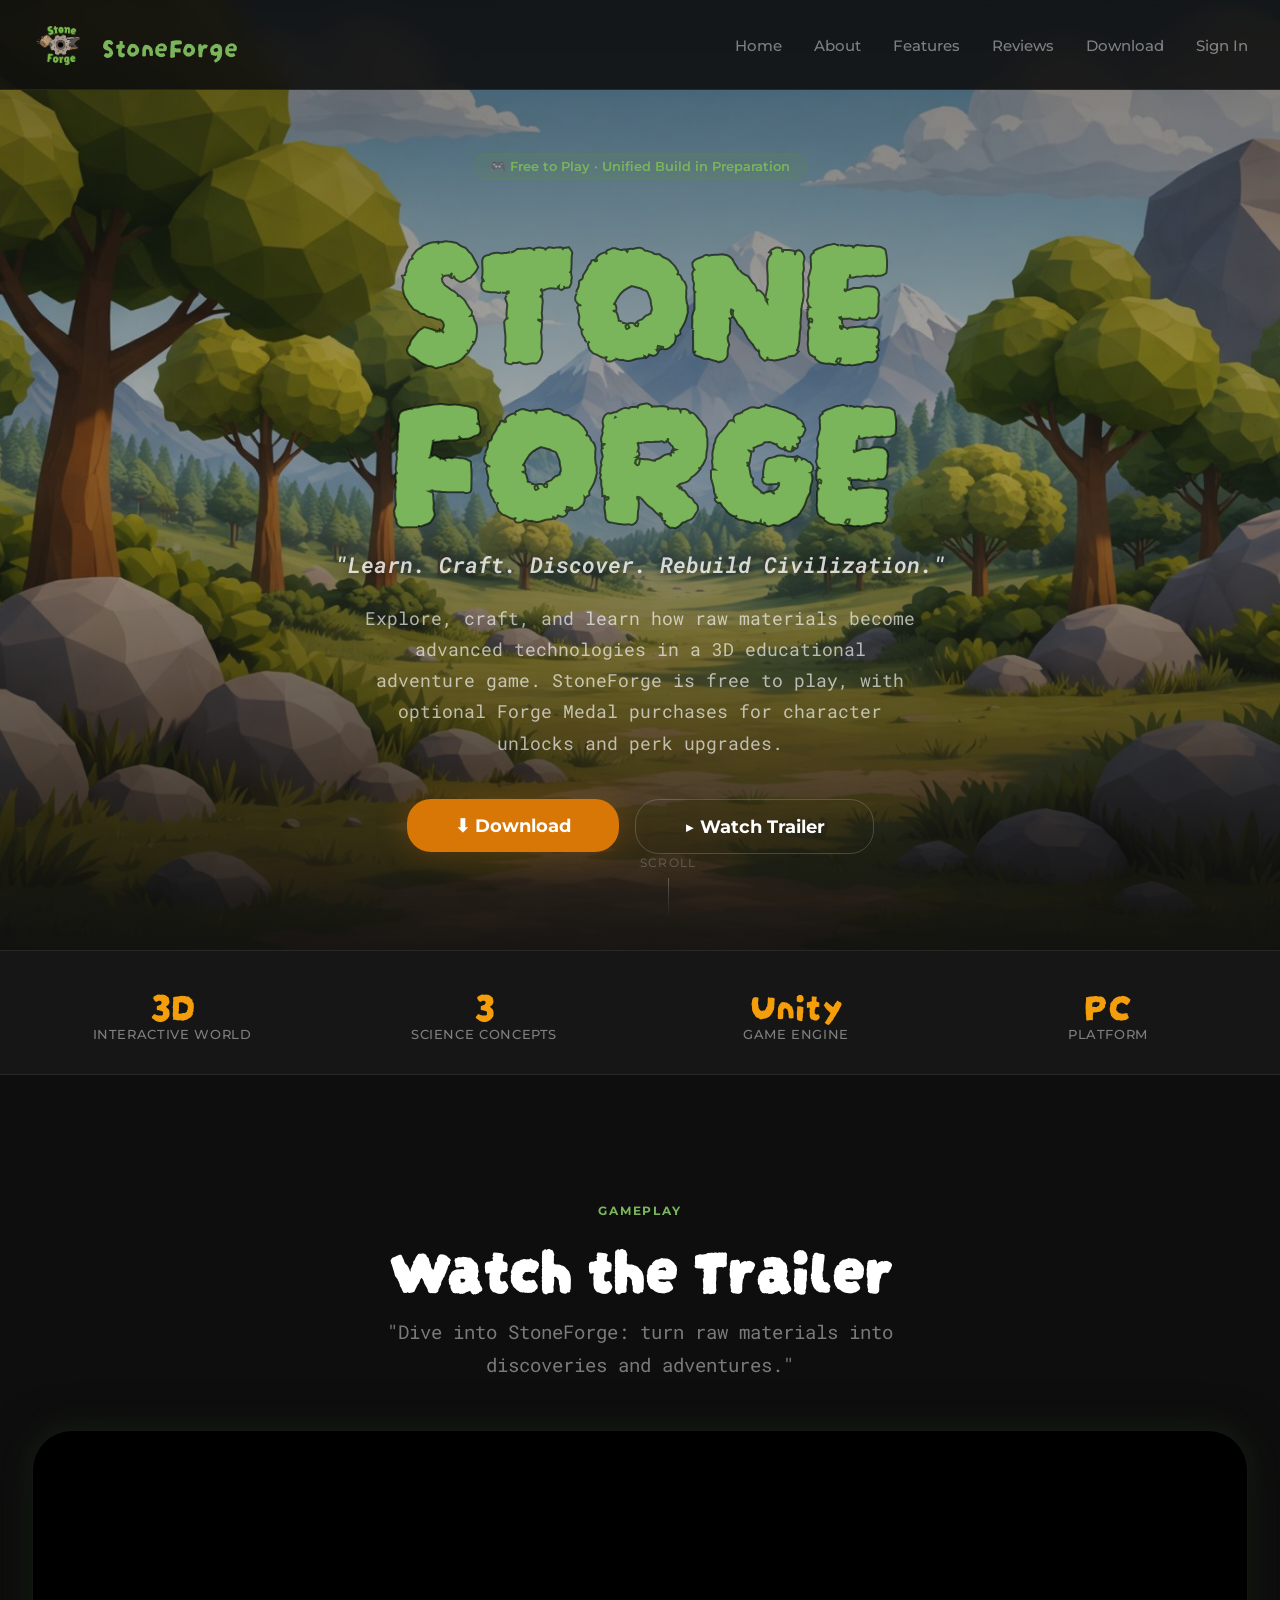
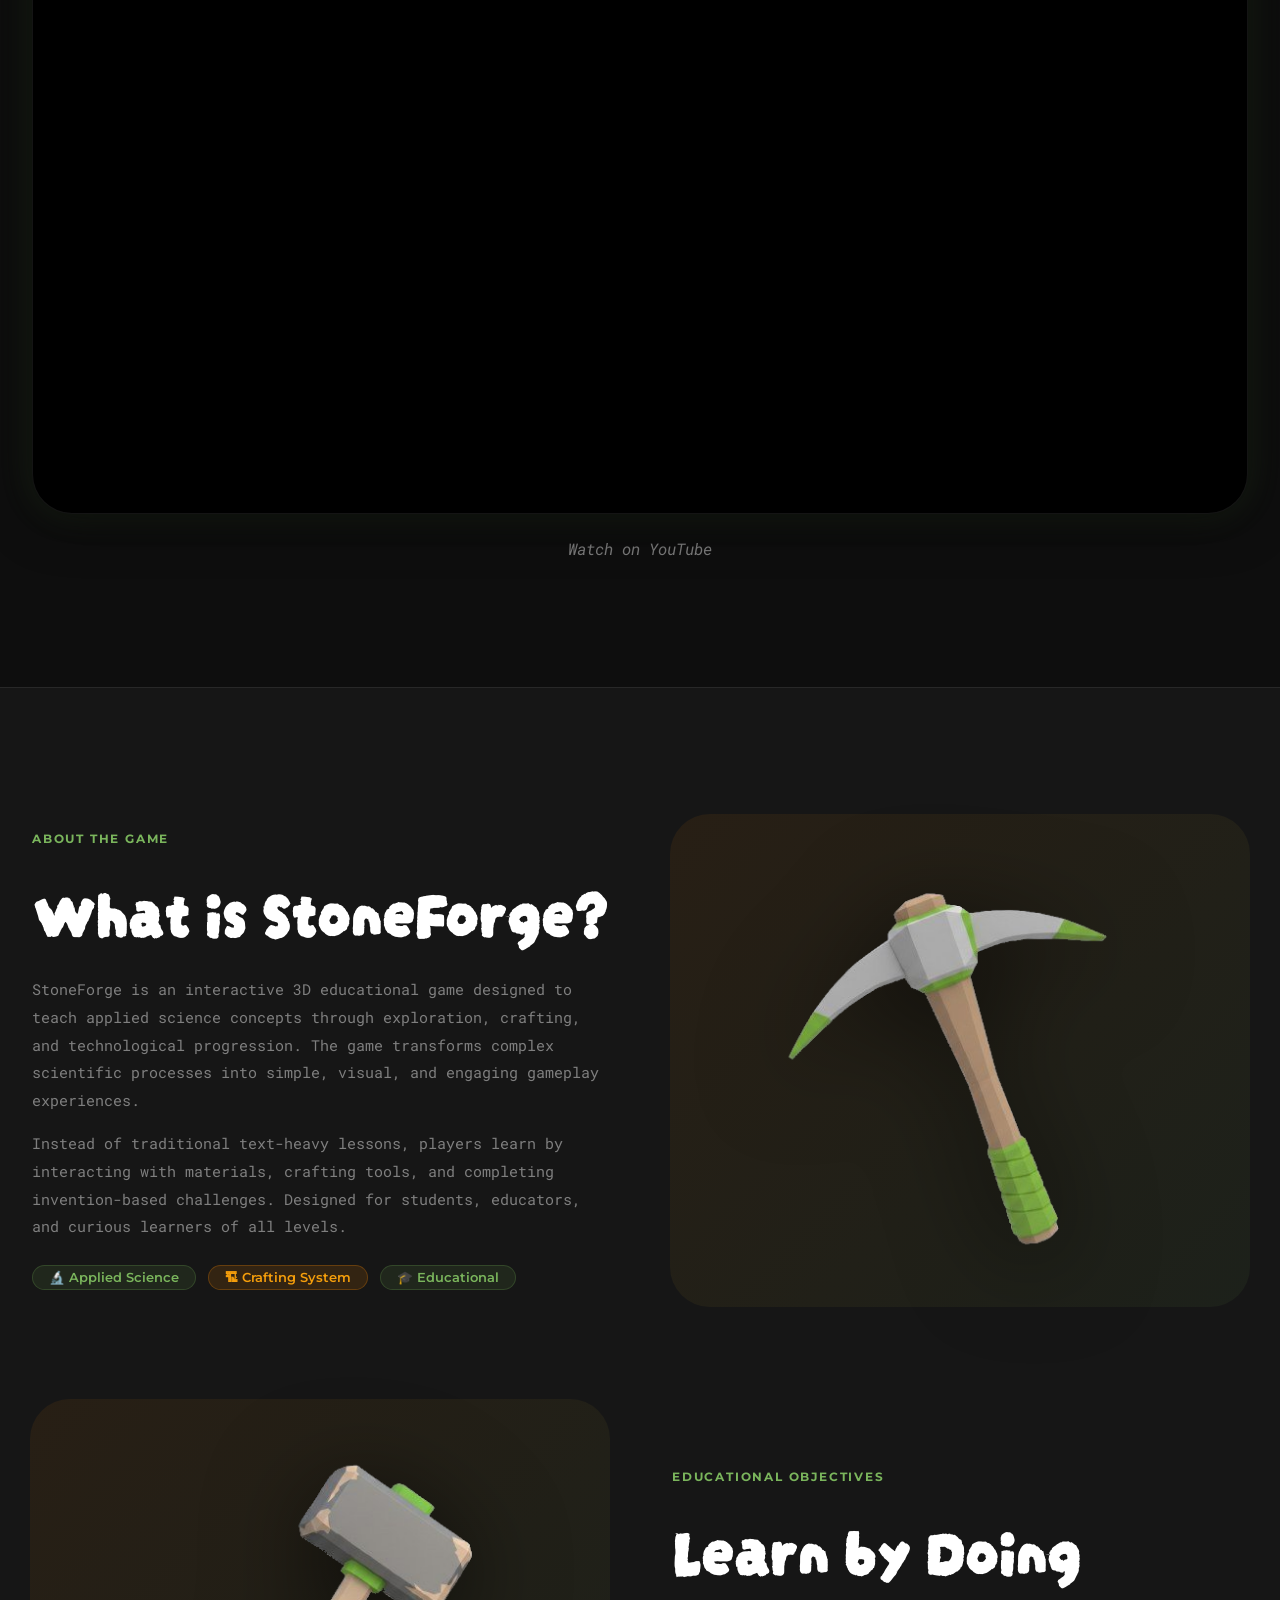
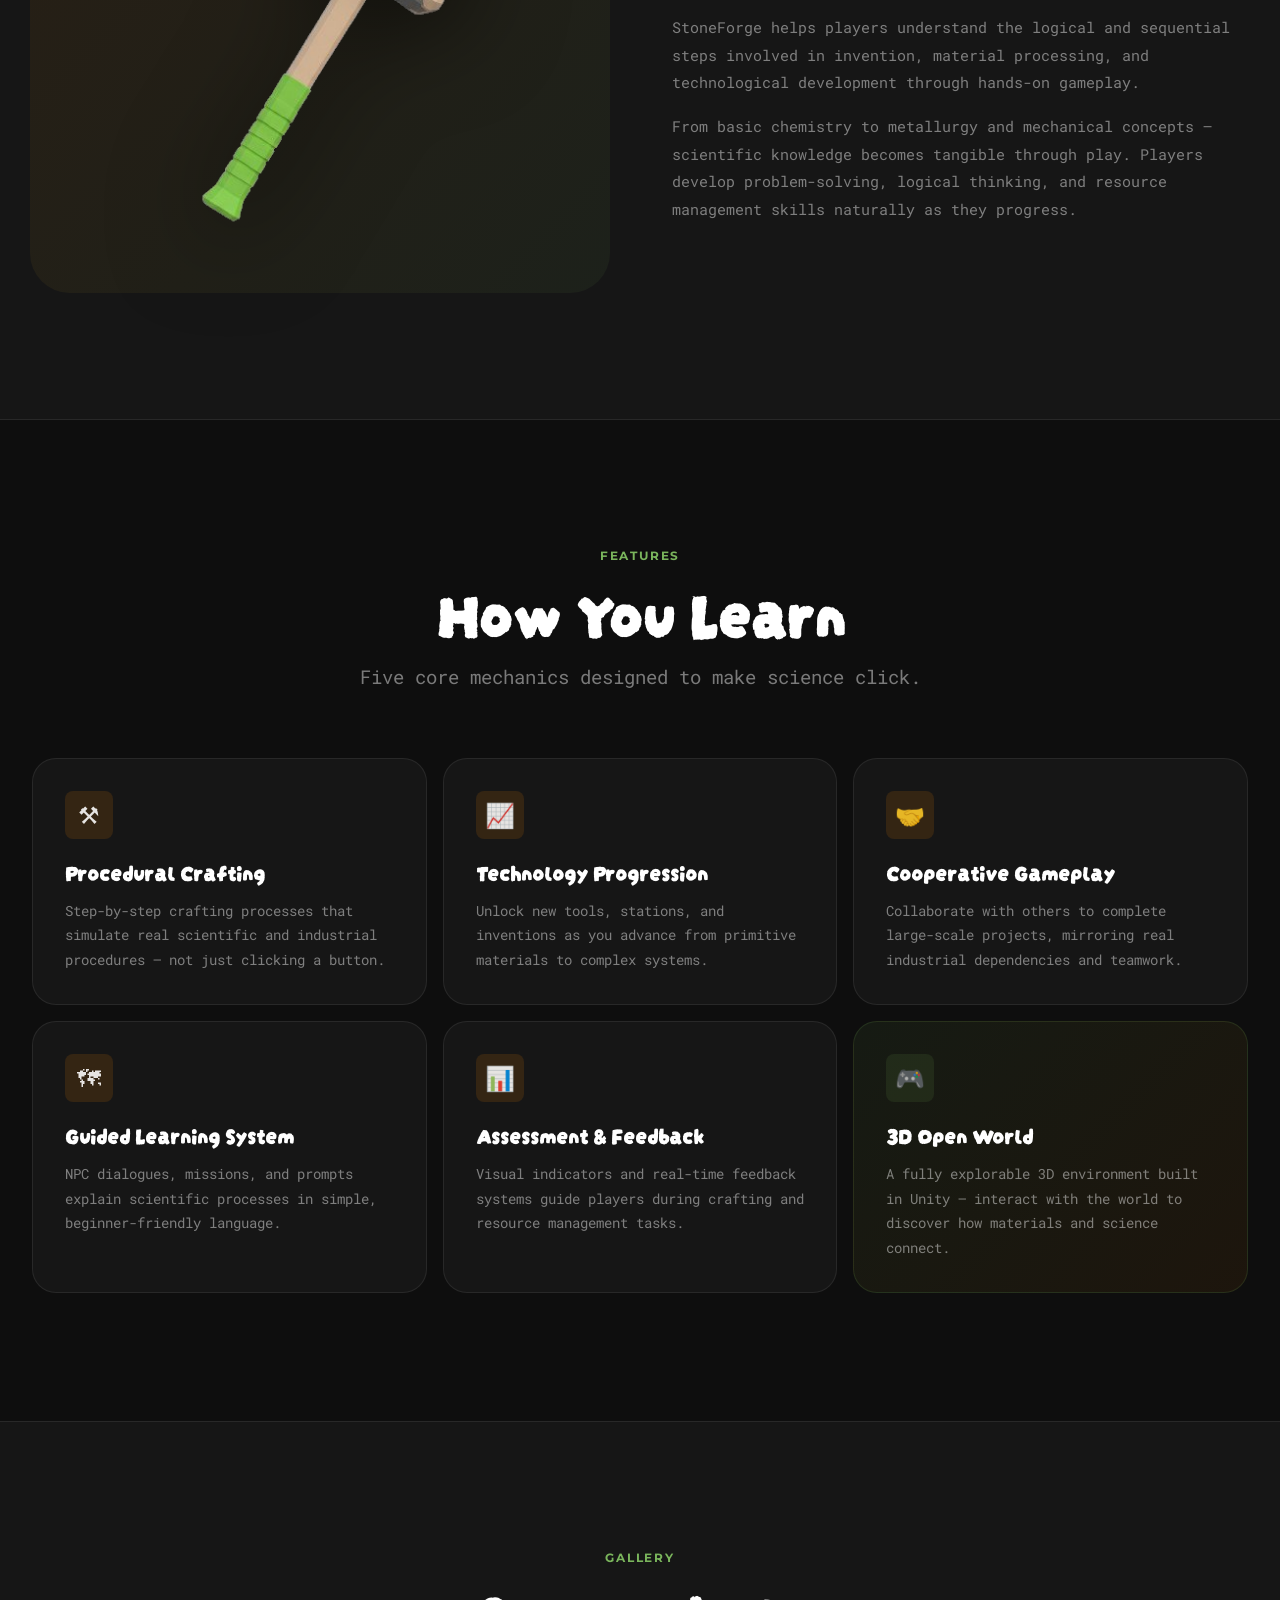
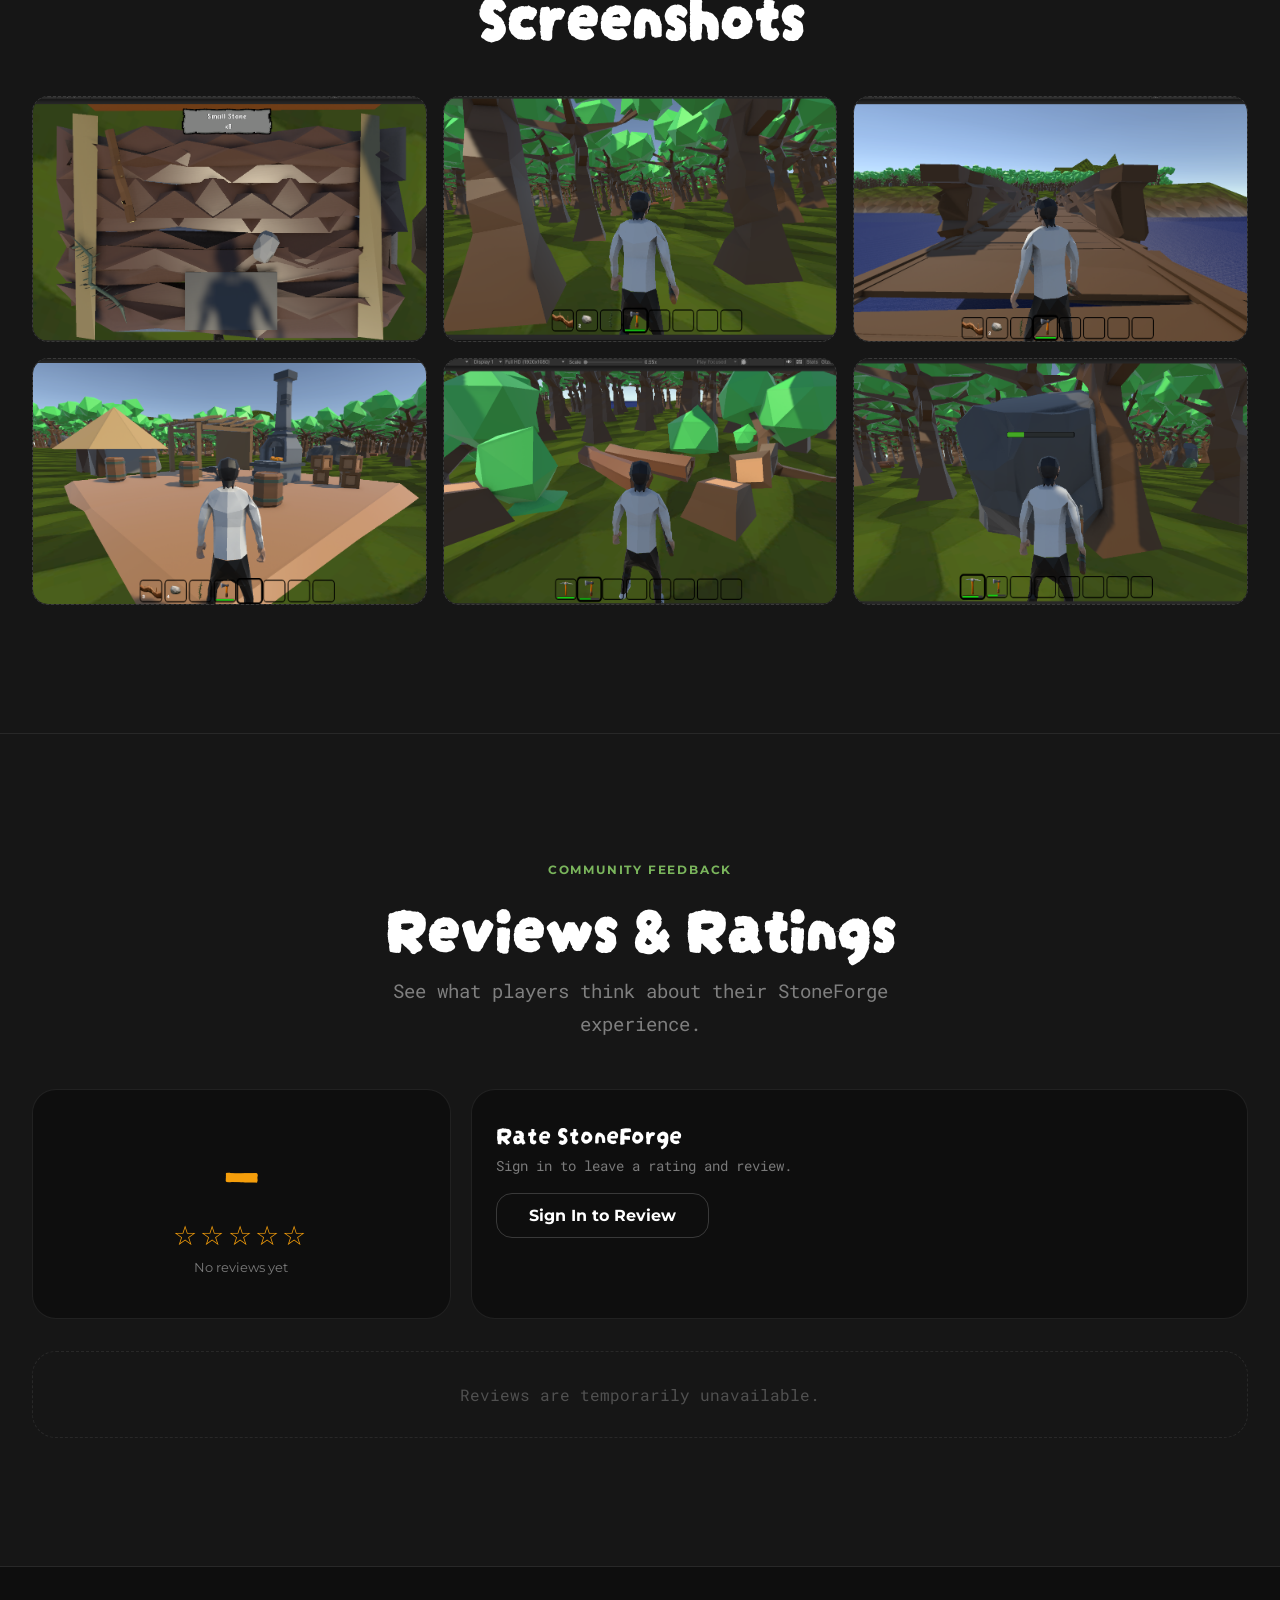
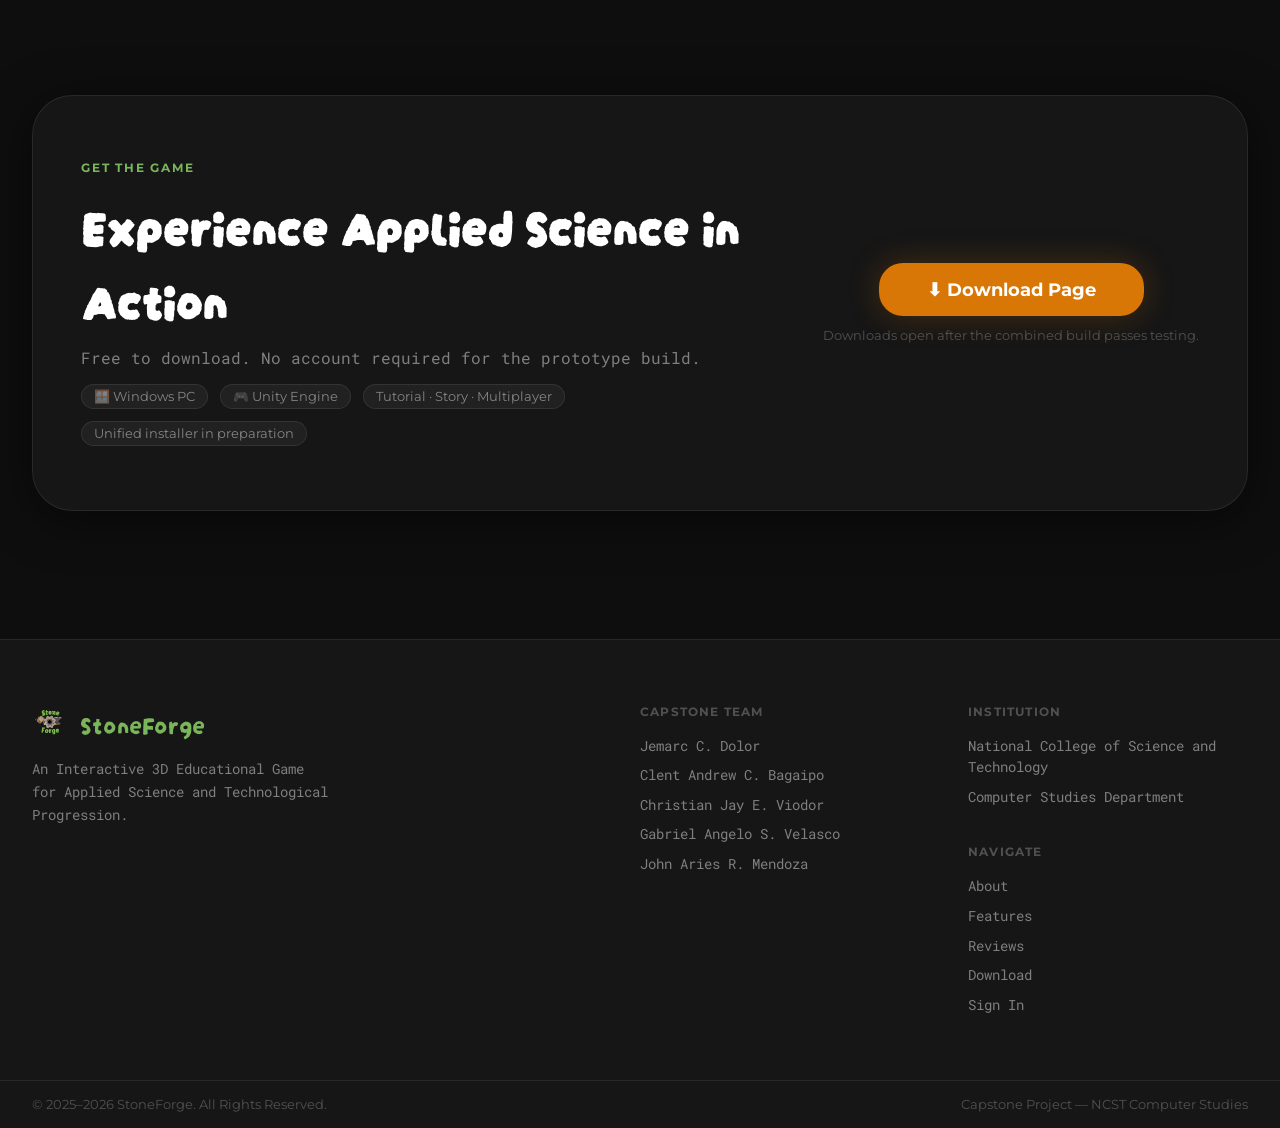
==== commit 742a9913: "Use clean URLs across the StoneForge website" ====
--- a/index.html
+++ b/index.html
@@ -3,7 +3,7 @@
 <head>
   <meta charset="UTF-8">
   <meta name="viewport" content="width=device-width, initial-scale=1.0">
-  <title>StoneForge — 3D Educational Adventure Game</title>
+  <title>StoneForge</title>
   <link rel="preconnect" href="https://fonts.googleapis.com">
   <link rel="preconnect" href="https://fonts.gstatic.com" crossorigin>
   <link rel="stylesheet" href="https://fonts.googleapis.com/css2?family=Darumadrop+One&amp;family=Montserrat:wght@400;500;600;700;900&amp;family=Roboto+Mono:ital,wght@0,400;0,600;0,700;1,400&amp;display=swap">
@@ -23,7 +23,7 @@
   <header>
     <nav class="nav" id="main-nav">
       <div class="nav__inner">
-        <a href="index.html" class="nav__logo">
+        <a href="/" class="nav__logo">
           <img src="Assets/logo-transparent.png" alt="StoneForge" class="nav__logo-img">
           <span class="nav__logo-text">StoneForge</span>
         </a>
@@ -37,13 +37,13 @@
             <img src="Assets/logo-transparent.png" alt="StoneForge" class="nav__sidebar-brand-img">
             <span class="nav__sidebar-brand-text">StoneForge</span>
           </li>
-          <li><a href="index.html" class="nav__link nav__link--active">Home</a></li>
+          <li><a href="/" class="nav__link nav__link--active">Home</a></li>
           <li><a href="#about" class="nav__link">About</a></li>
           <li><a href="#features" class="nav__link">Features</a></li>
           <li><a href="#reviews" class="nav__link">Reviews</a></li>
-          <li><a href="download.html" class="nav__link">Download</a></li>
+          <li><a href="/download" class="nav__link">Download</a></li>
           <li id="nav-auth-item">
-            <a href="login-page.html"><button class="nav__cta">Sign In</button></a>
+            <a href="/login"><button class="nav__cta">Sign In</button></a>
           </li>
         </ul>
       </div>
@@ -71,7 +71,7 @@
         </p>
 
         <div class="hero__actions animate-up delay-4">
-          <a href="download.html">
+          <a href="/download">
             <button class="btn btn--primary btn--lg">⬇ Download</button>
           </a>
           <a href="#trailer">
@@ -287,7 +287,7 @@
               <p class="review-form__message" id="review-form-message" role="status"></p>
             </form>
 
-            <a href="login-page.html?redirect=index.html%23reviews" class="btn btn--ghost reviews__signin" id="review-signin">Sign In to Review</a>
+            <a href="/login?redirect=%2F%23reviews" class="btn btn--ghost reviews__signin" id="review-signin">Sign In to Review</a>
           </div>
         </div>
 
@@ -313,7 +313,7 @@
             </div>
           </div>
           <div class="download-cta__actions">
-            <a href="download.html">
+            <a href="/download">
               <button class="btn btn--primary btn--lg" style="min-width: 220px;">
                 ⬇ Download Page
               </button>
@@ -361,8 +361,8 @@
           <li><a href="#about" style="color: var(--clr-text-muted); transition: color 0.15s;" onmouseover="this.style.color='white'" onmouseout="this.style.color=''">About</a></li>
           <li><a href="#features" style="color: var(--clr-text-muted); transition: color 0.15s;" onmouseover="this.style.color='white'" onmouseout="this.style.color=''">Features</a></li>
           <li><a href="#reviews" style="color: var(--clr-text-muted); transition: color 0.15s;" onmouseover="this.style.color='white'" onmouseout="this.style.color=''">Reviews</a></li>
-          <li><a href="download.html" style="color: var(--clr-text-muted); transition: color 0.15s;" onmouseover="this.style.color='white'" onmouseout="this.style.color=''">Download</a></li>
-          <li><a href="login-page.html" style="color: var(--clr-text-muted); transition: color 0.15s;" onmouseover="this.style.color='white'" onmouseout="this.style.color=''">Sign In</a></li>
+          <li><a href="/download" style="color: var(--clr-text-muted); transition: color 0.15s;" onmouseover="this.style.color='white'" onmouseout="this.style.color=''">Download</a></li>
+          <li><a href="/login" style="color: var(--clr-text-muted); transition: color 0.15s;" onmouseover="this.style.color='white'" onmouseout="this.style.color=''">Sign In</a></li>
         </ul>
       </div>
     </div>
@@ -372,6 +372,6 @@
     </div>
   </footer>
 
-  <script src="StoneForge.js"></script>
+  <script src="StoneForge.js?v=20261103-clean-urls"></script>
 </body>
 </html>
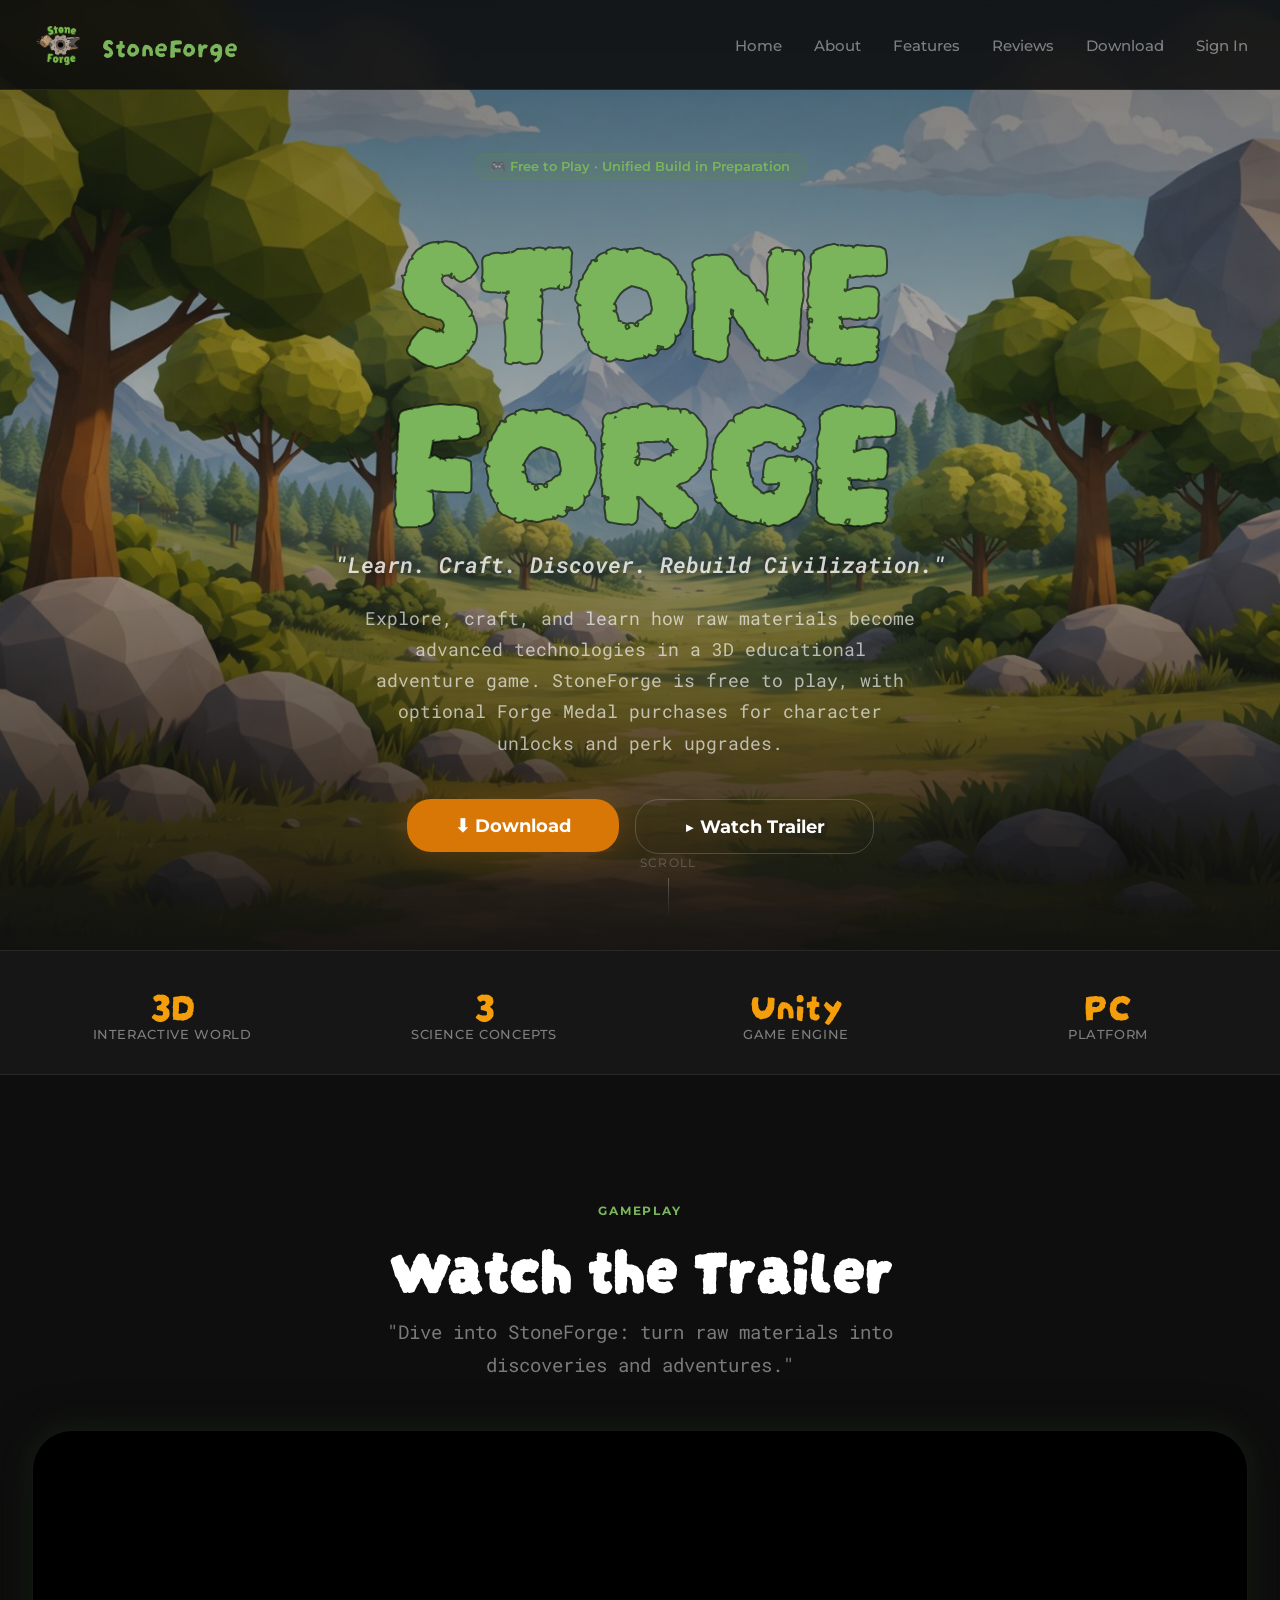
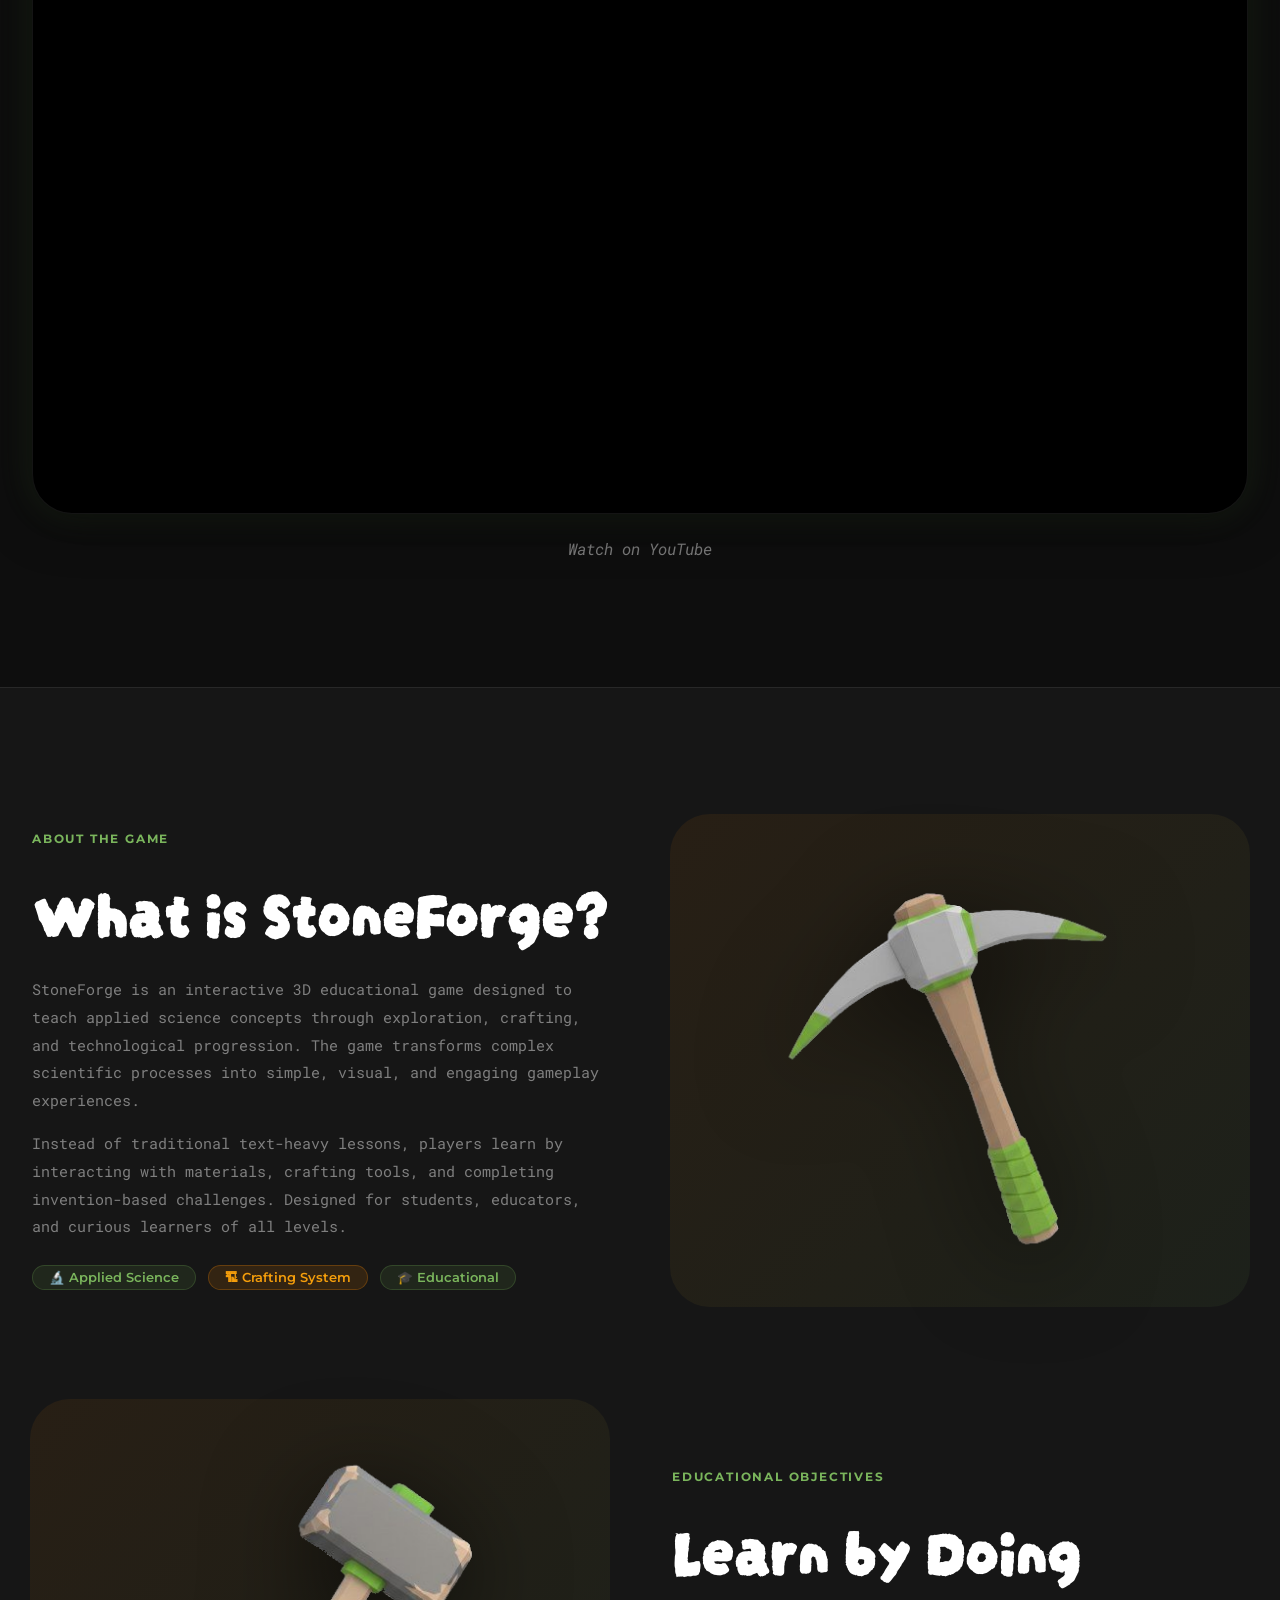
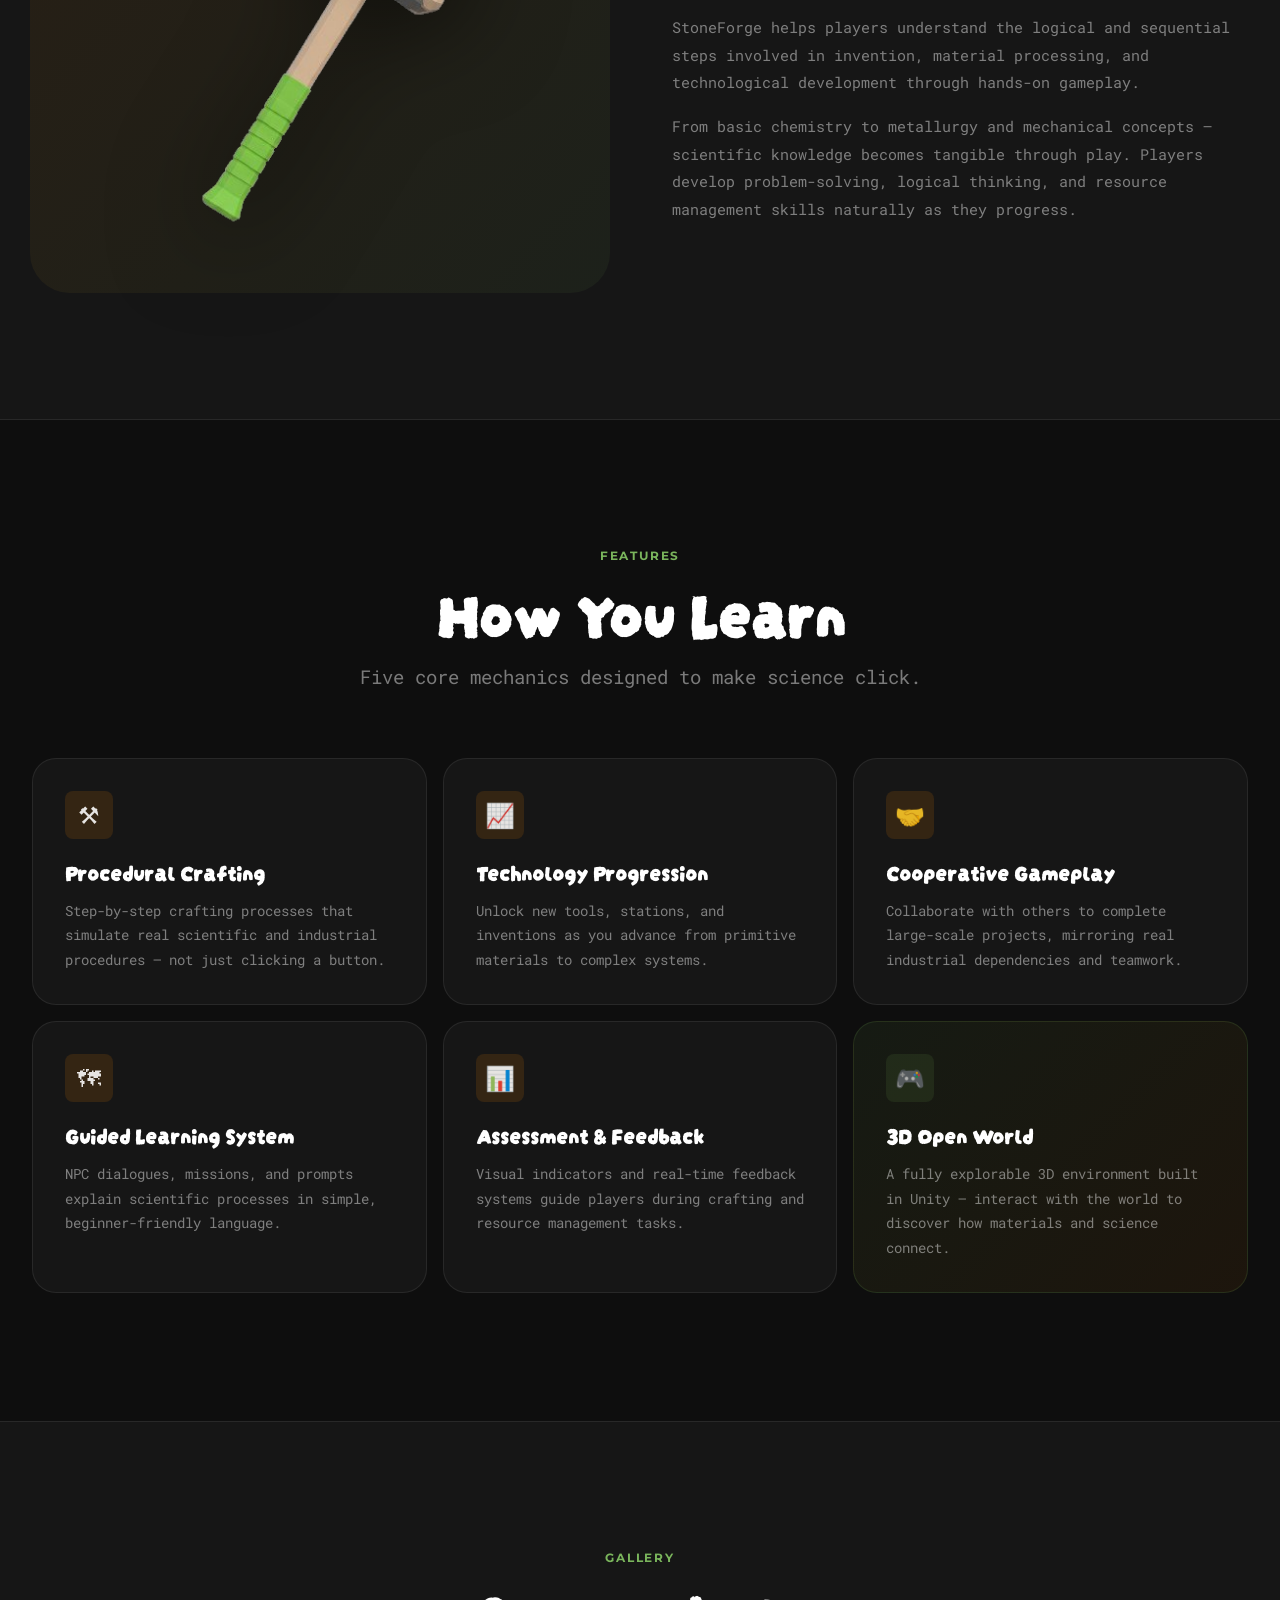
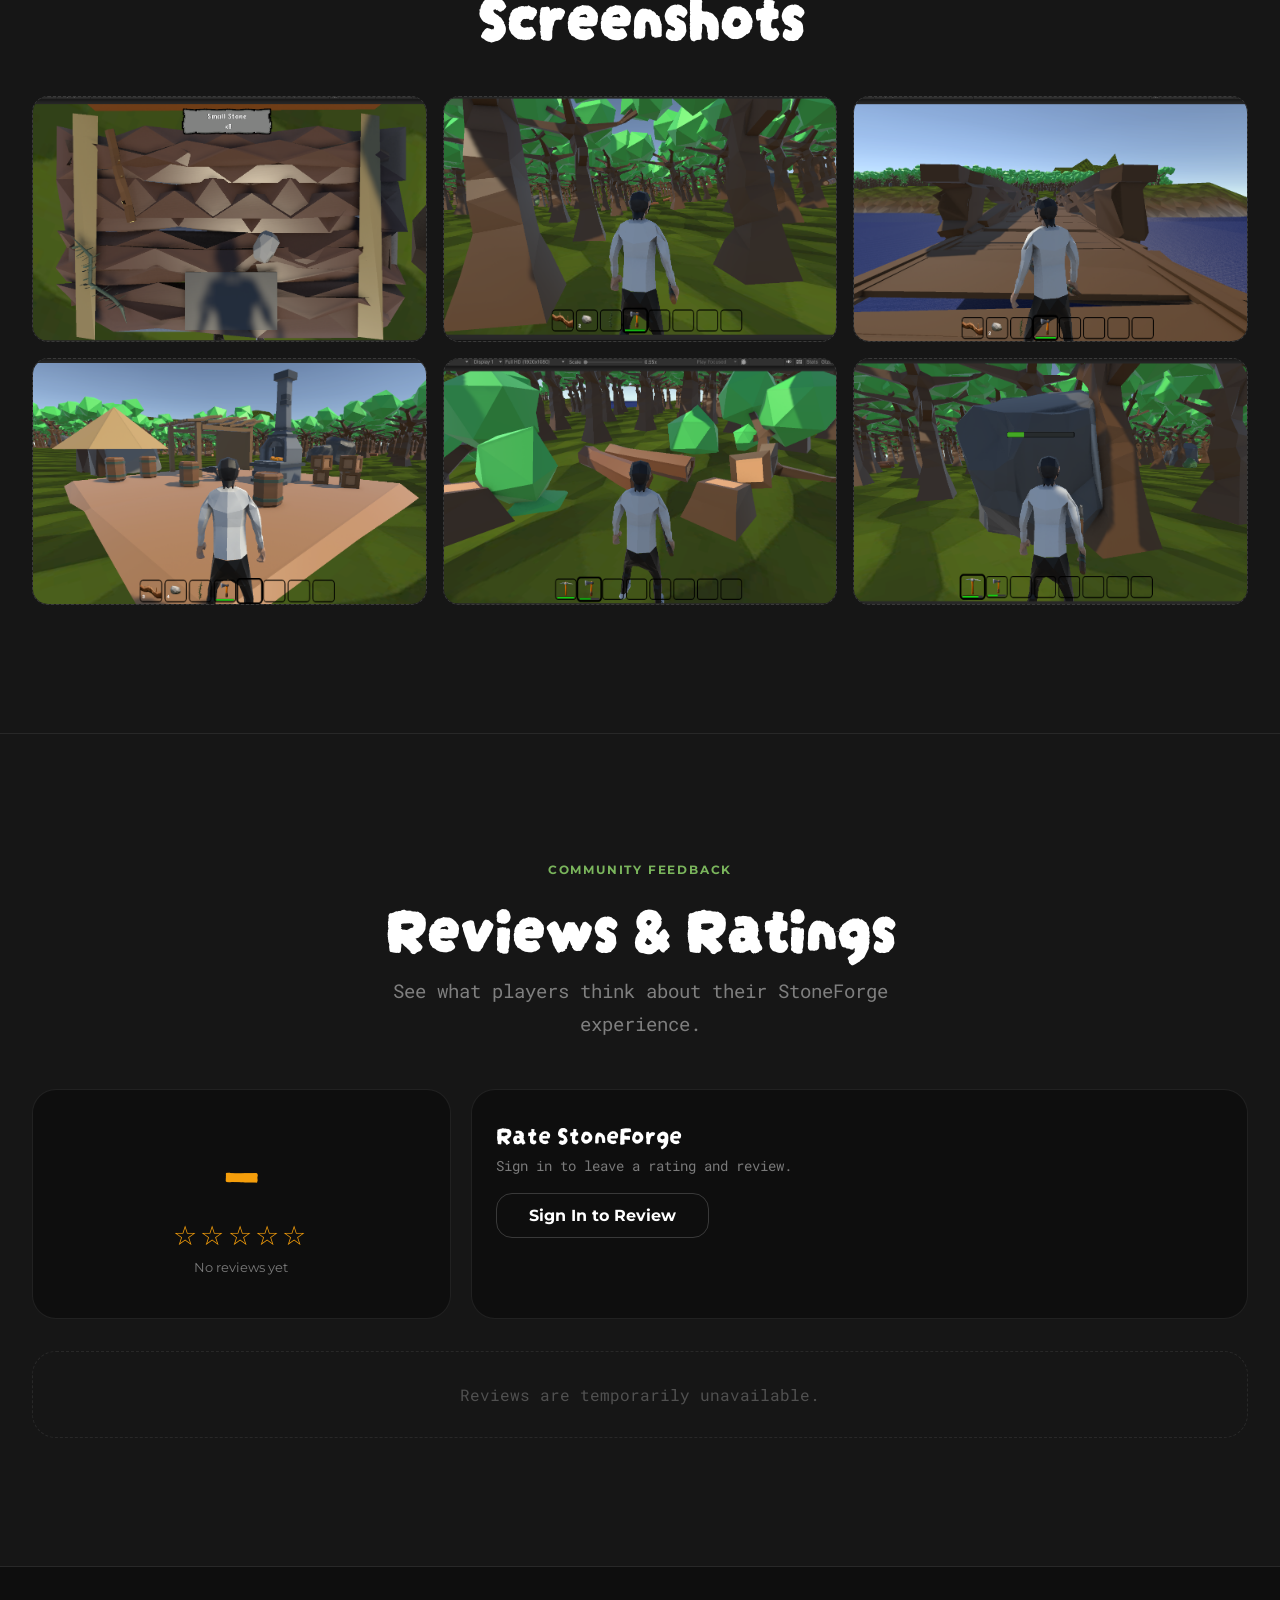
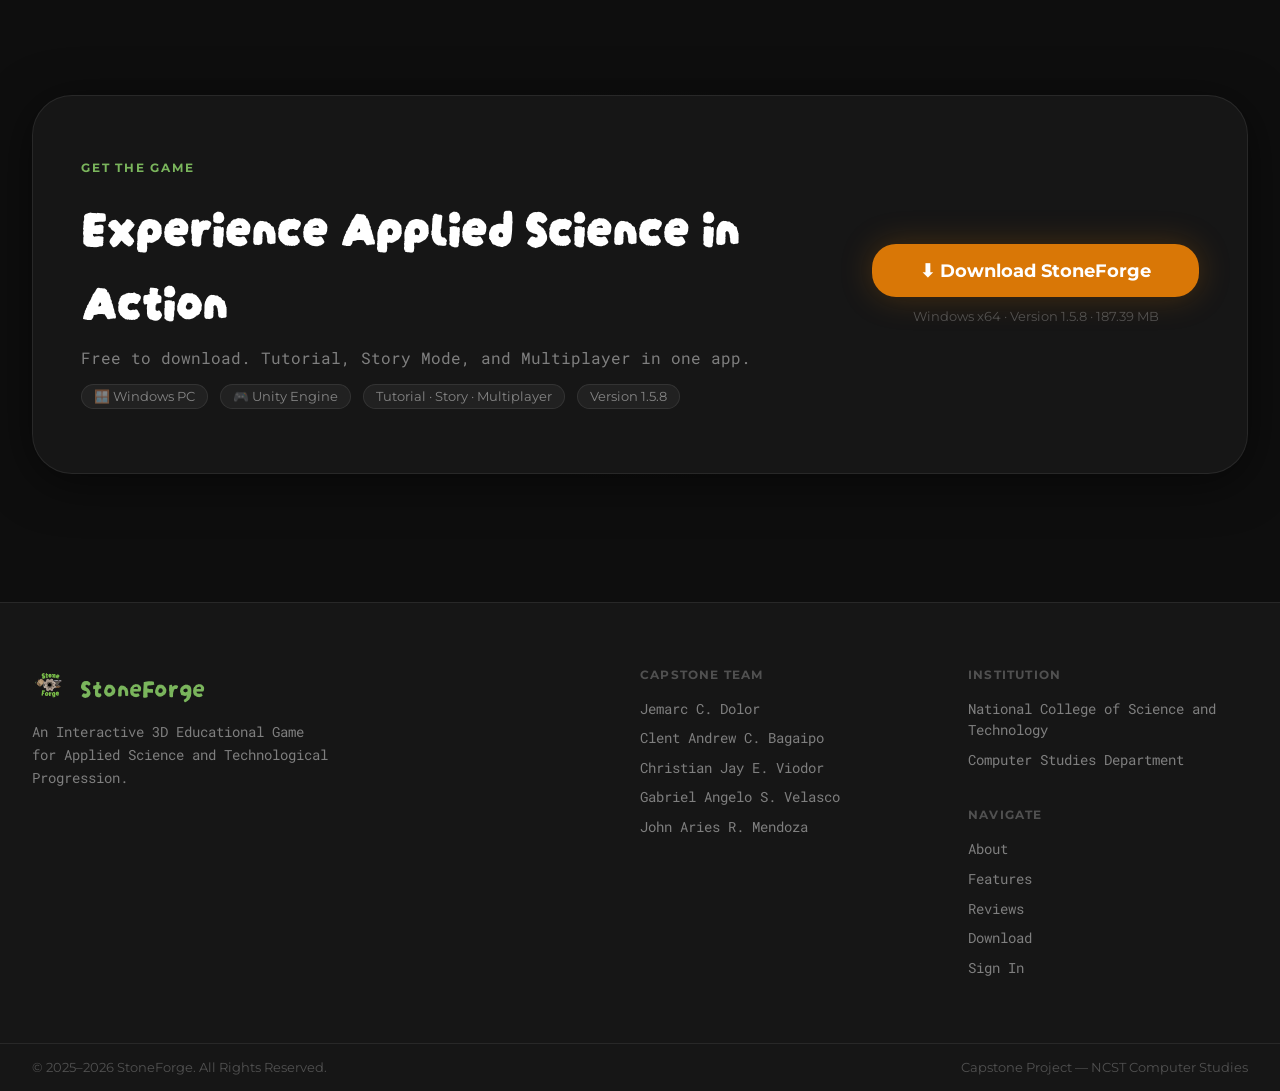
==== commit 2df2a7fd: "Release StoneForge v1.5.8 Windows download" ====
--- a/index.html
+++ b/index.html
@@ -304,21 +304,21 @@
           <div class="download-cta__text">
             <p class="section-eyebrow">Get the game</p>
             <h2 class="download-cta__title">Experience Applied Science in Action</h2>
-            <p class="download-cta__sub">Free to download. No account required for the prototype build.</p>
+            <p class="download-cta__sub">Free to download. Tutorial, Story Mode, and Multiplayer in one app.</p>
             <div class="download-cta__tags">
               <span class="tag">🪟 Windows PC</span>
               <span class="tag">🎮 Unity Engine</span>
               <span class="tag">Tutorial · Story · Multiplayer</span>
-              <span class="tag">Unified installer in preparation</span>
+              <span class="tag">Version 1.5.8</span>
             </div>
           </div>
           <div class="download-cta__actions">
             <a href="/download">
               <button class="btn btn--primary btn--lg" style="min-width: 220px;">
-                ⬇ Download Page
+                ⬇ Download StoneForge
               </button>
             </a>
-            <p class="download-cta__note">Downloads open after the combined build passes testing.</p>
+            <p class="download-cta__note">Windows x64 · Version 1.5.8 · 187.39 MB</p>
           </div>
         </div>
       </div>
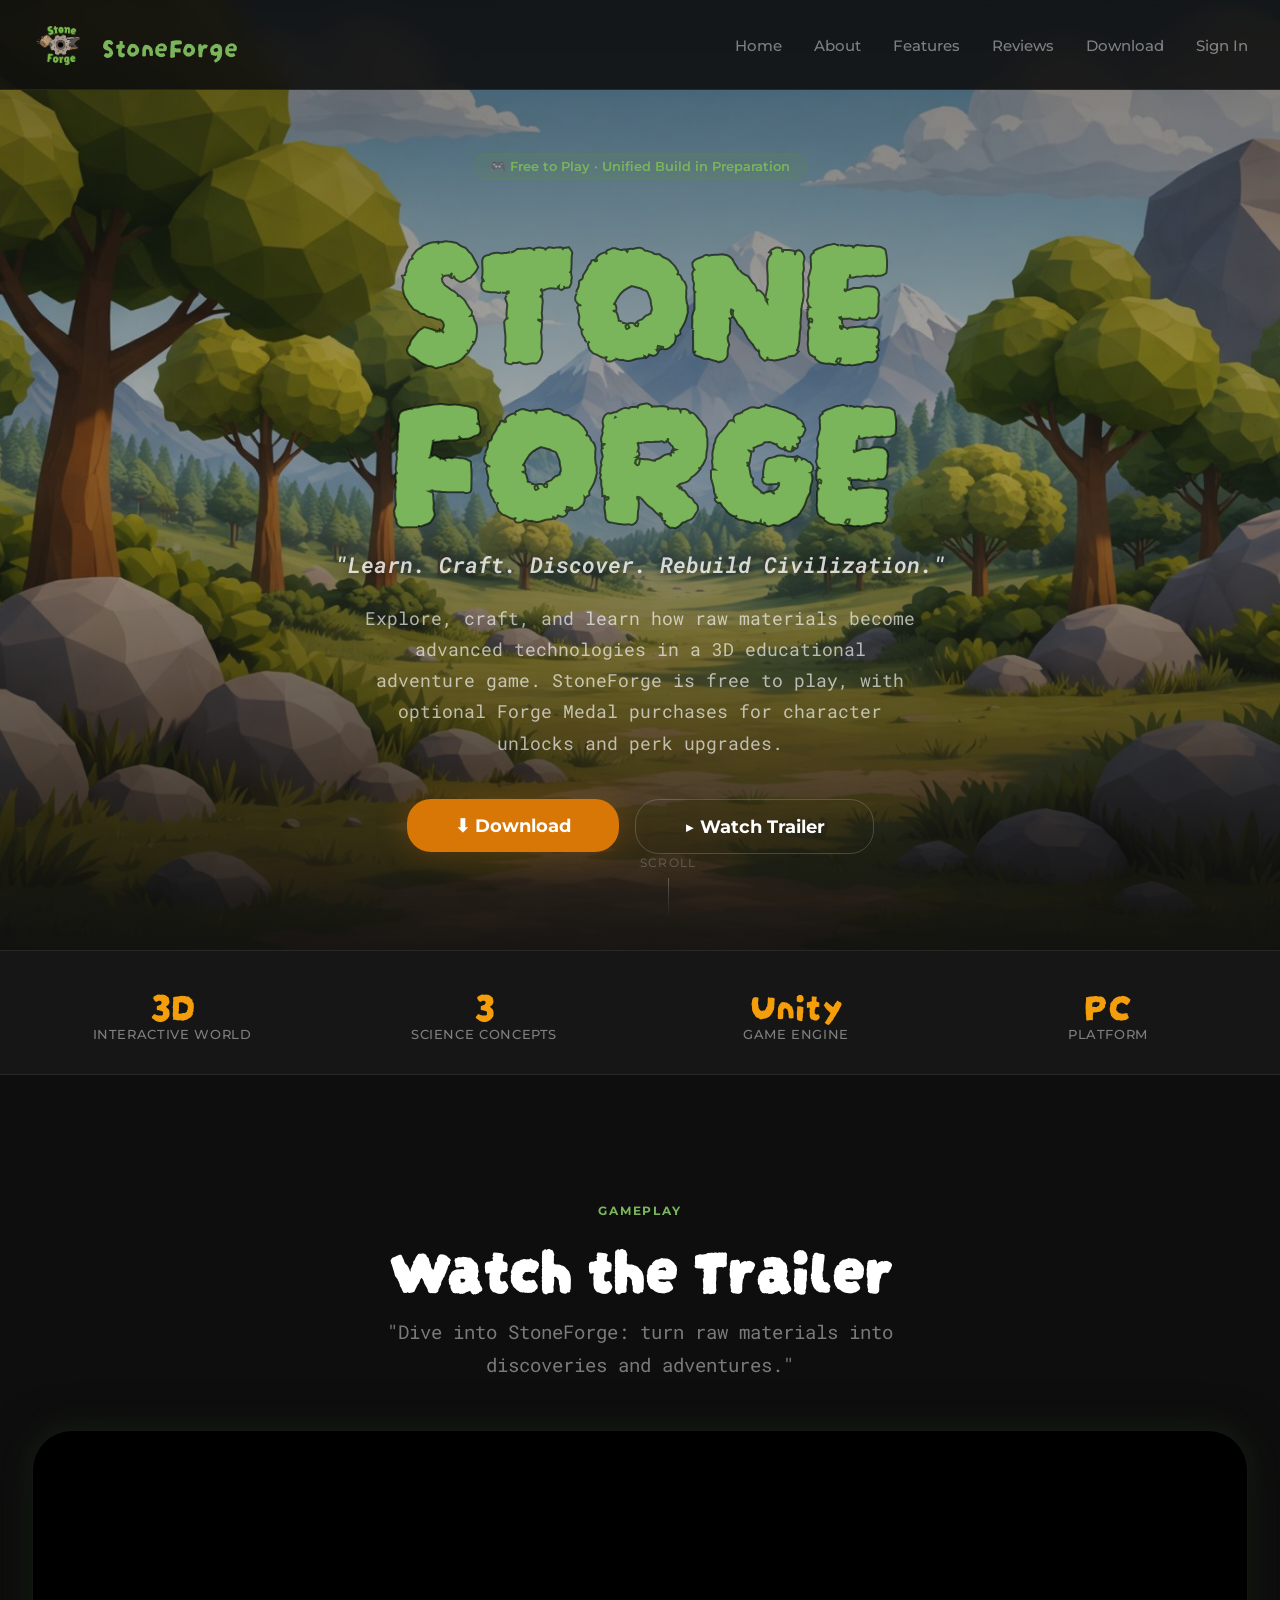
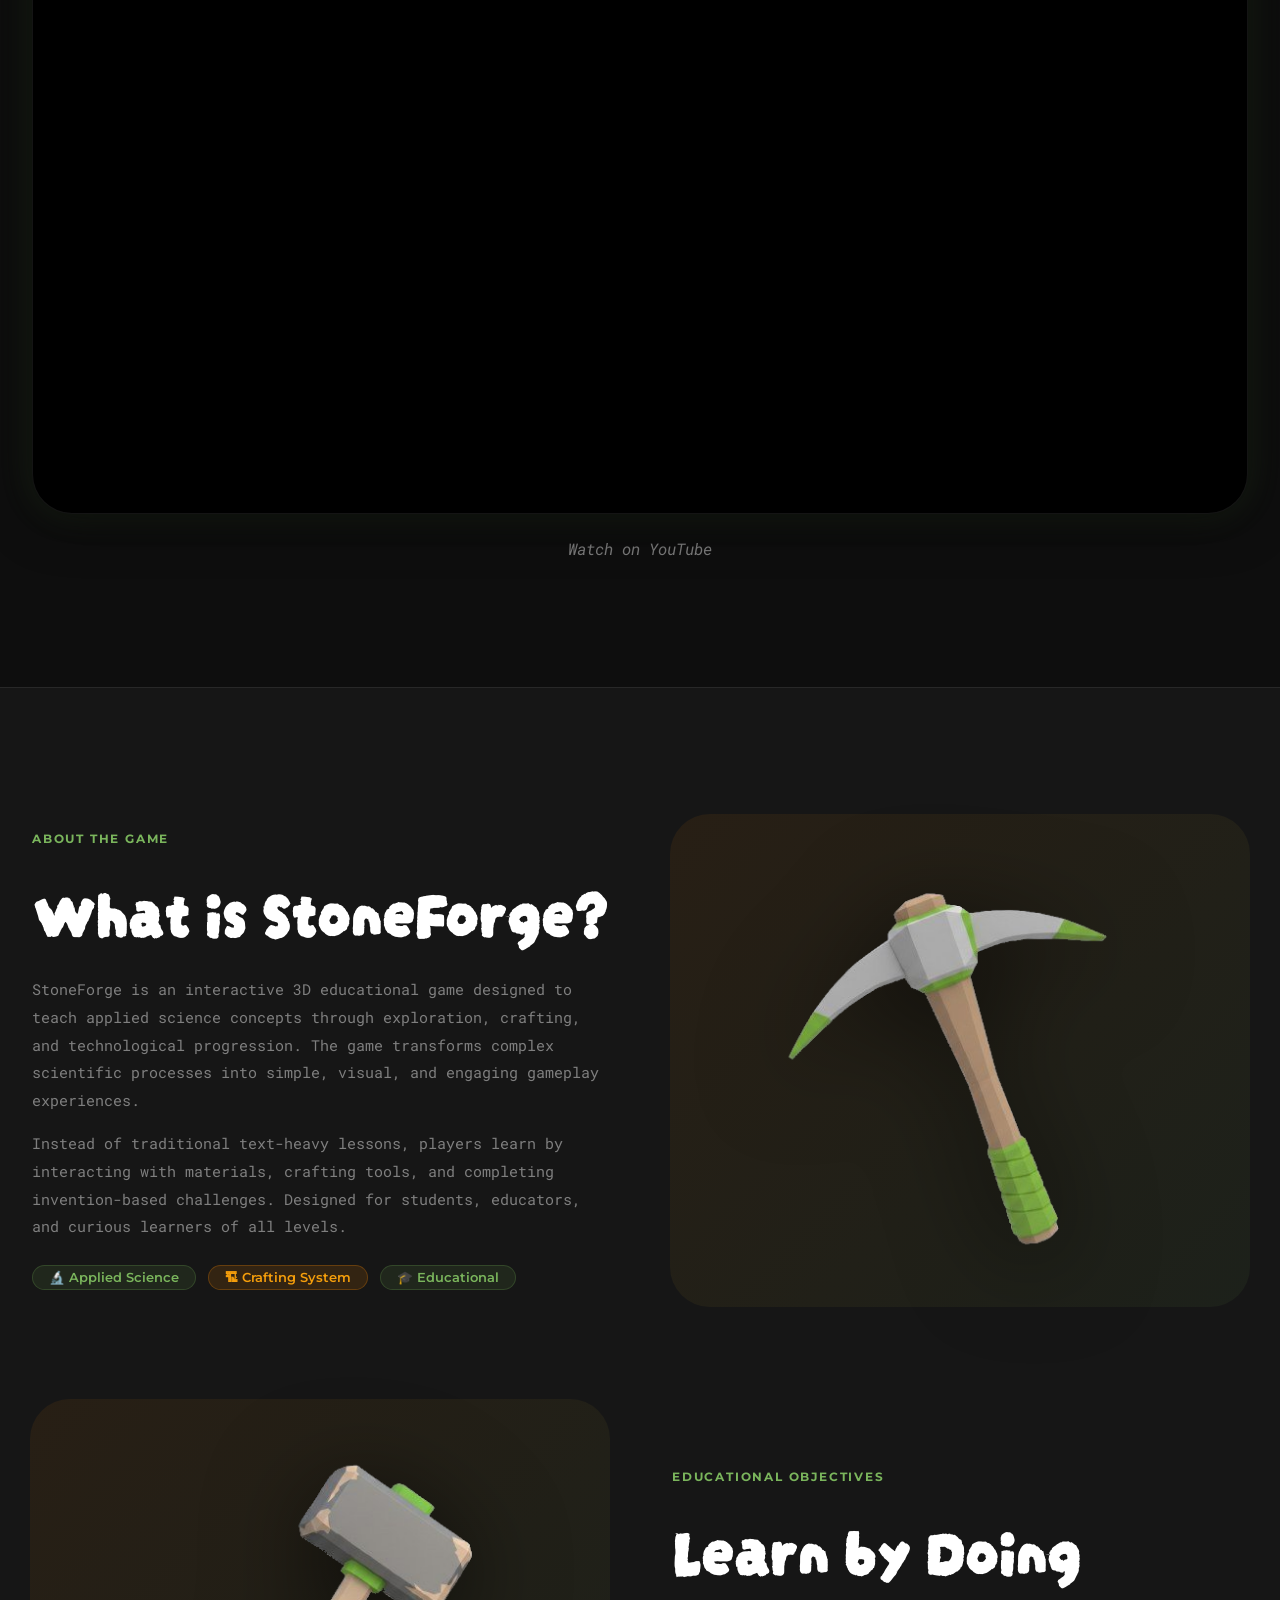
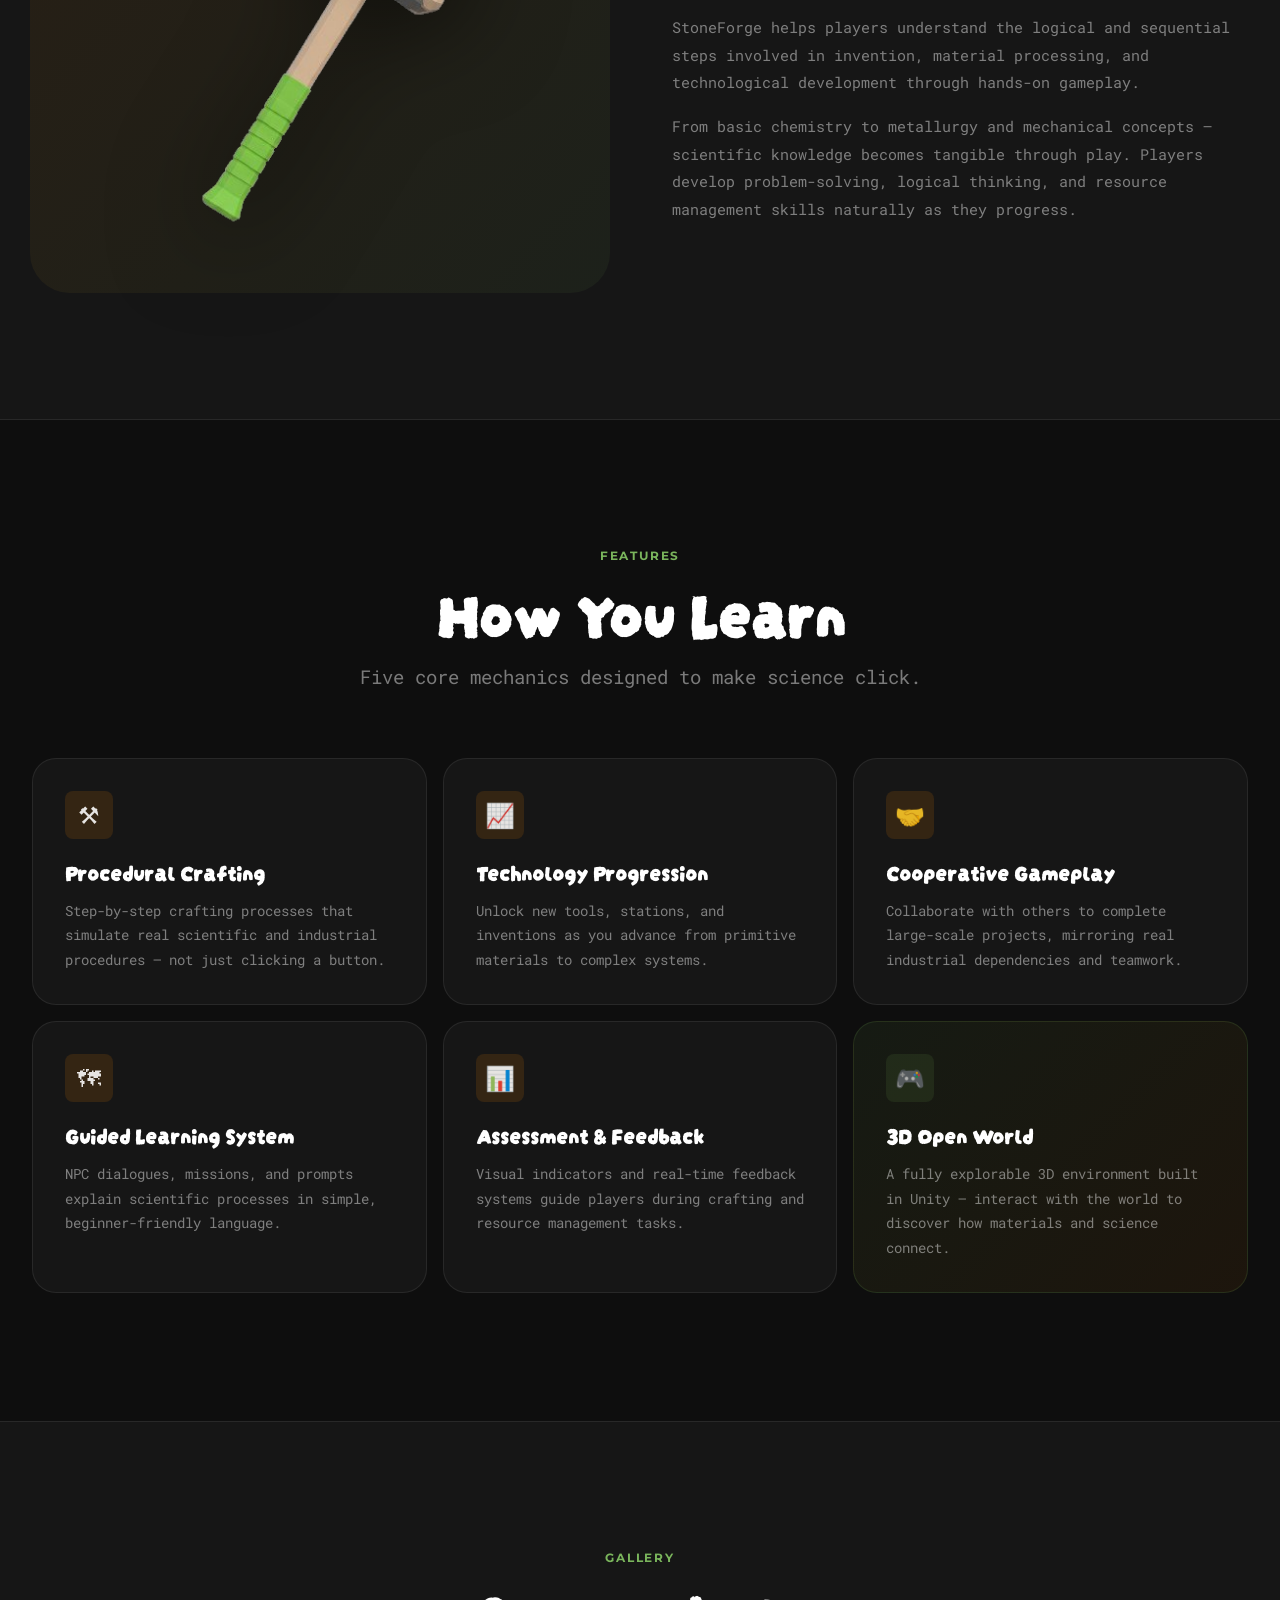
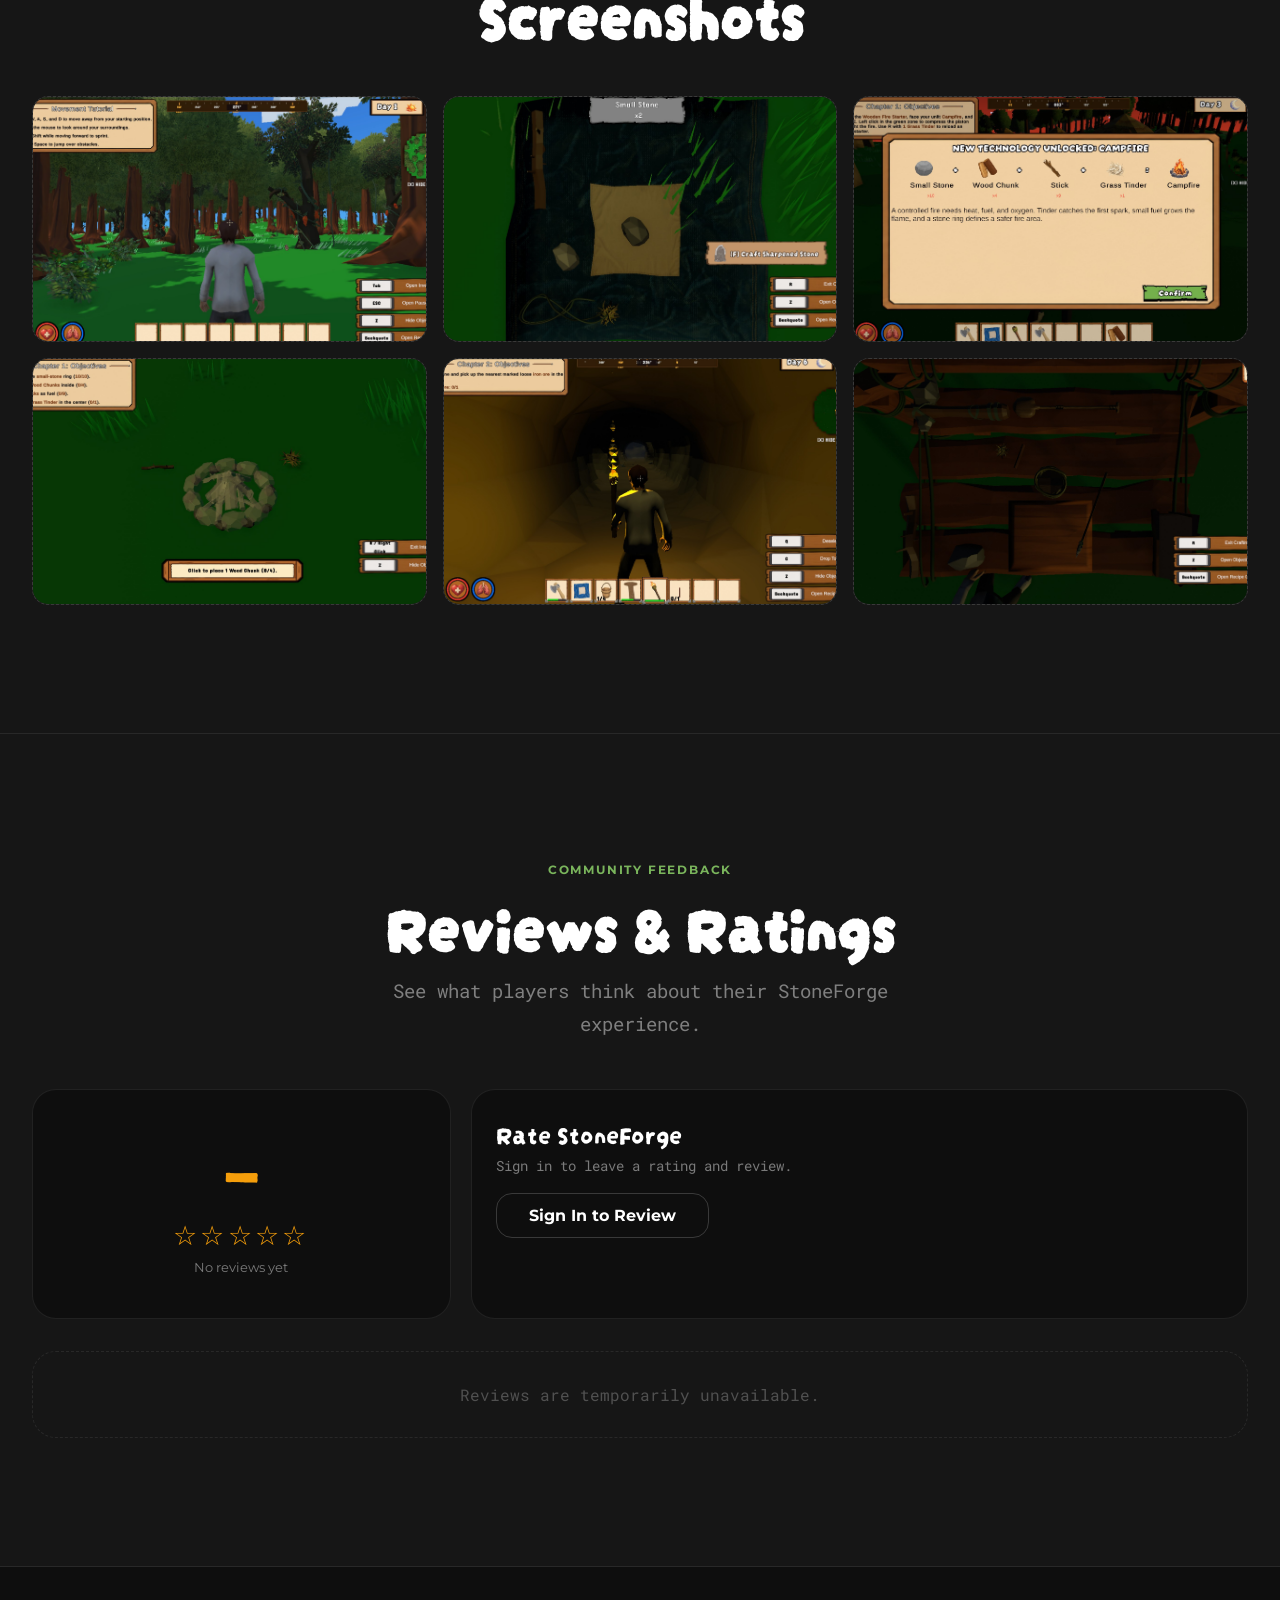
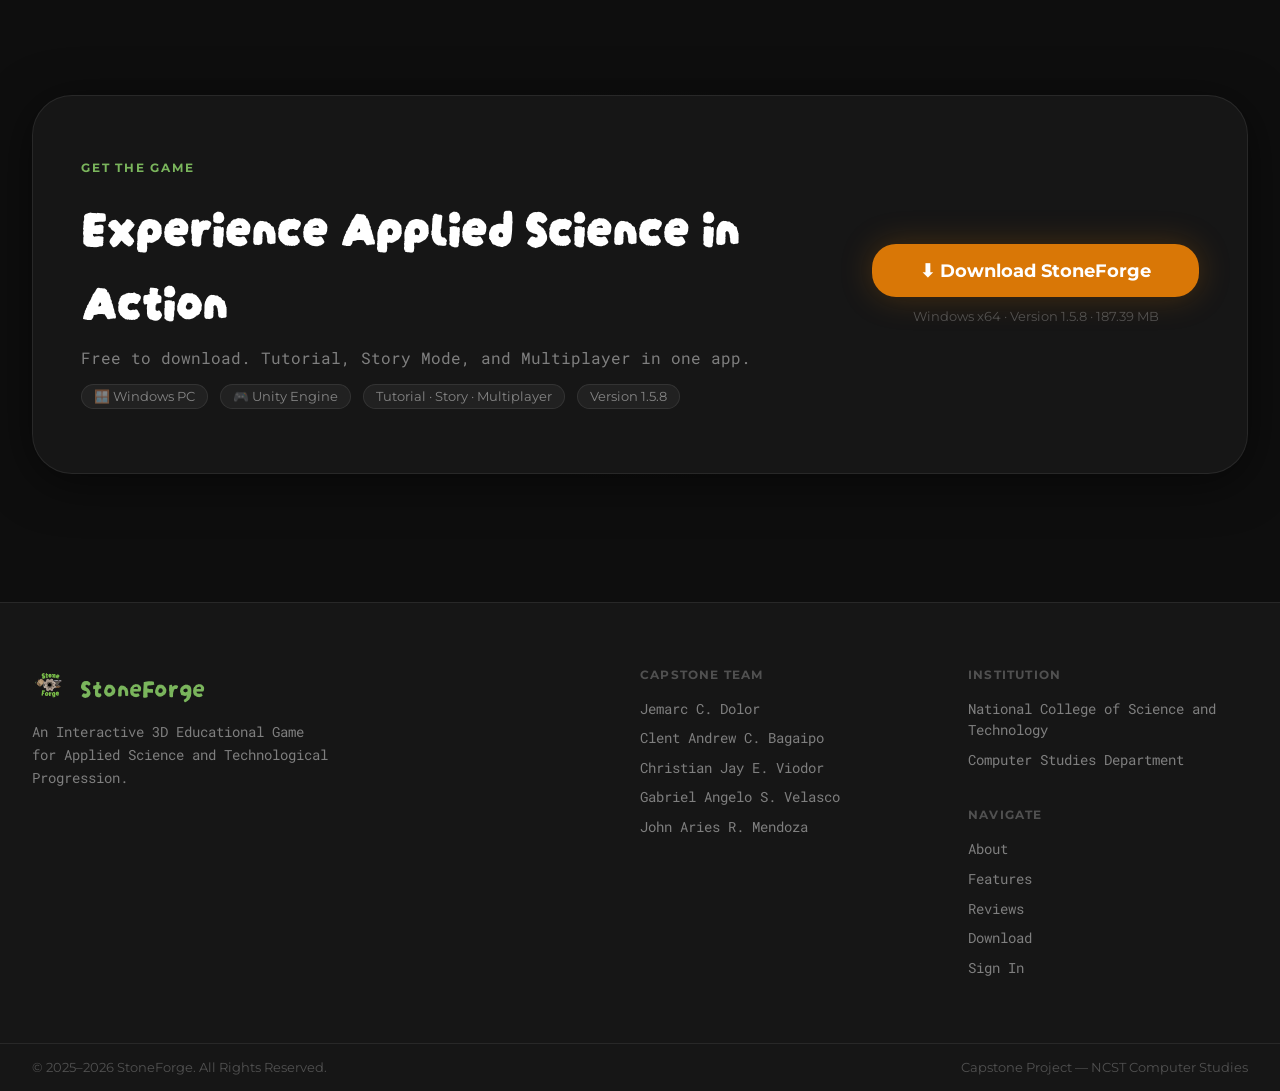
==== commit dbc1c1ff: "changed screenshots" ====
--- a/index.html
+++ b/index.html
@@ -236,12 +236,12 @@
           <h2 class="section-title">Screenshots</h2>
         </div>
         <div class="screenshots__grid">
-          <div class="screenshot-card"><div class="screenshot-card__icon"><img loading="lazy" decoding="async" src="Assets/666307369_1383282593796467_3433175571580208930_n.png" alt=""></div></div>
-          <div class="screenshot-card"><div class="screenshot-card__icon"><img loading="lazy" decoding="async" src="Assets/SS2.png" alt=""></div></div>
-          <div class="screenshot-card"><div class="screenshot-card__icon"><img loading="lazy" decoding="async" src="Assets/SS3.png" alt=""></div></div>
-          <div class="screenshot-card"><div class="screenshot-card__icon"><img loading="lazy" decoding="async" src="Assets/SS4.png" alt=""></div></div>
-          <div class="screenshot-card"><div class="screenshot-card__icon"><img loading="lazy" decoding="async" src="Assets/SS5.png" alt=""></div></div>
-          <div class="screenshot-card"><div class="screenshot-card__icon"><img loading="lazy" decoding="async" src="Assets/SS6.png" alt=""></div></div>
+          <div class="screenshot-card"><div class="screenshot-card__icon"><img loading="lazy" decoding="async" src="Assets/ss_one.jpg" alt=""></div></div>
+          <div class="screenshot-card"><div class="screenshot-card__icon"><img loading="lazy" decoding="async" src="Assets/ss_two.jpg" alt=""></div></div>
+          <div class="screenshot-card"><div class="screenshot-card__icon"><img loading="lazy" decoding="async" src="Assets/ss_three.jpg" alt=""></div></div>
+          <div class="screenshot-card"><div class="screenshot-card__icon"><img loading="lazy" decoding="async" src="Assets/ss_four.jpg" alt=""></div></div>
+          <div class="screenshot-card"><div class="screenshot-card__icon"><img loading="lazy" decoding="async" src="Assets/ss_five.jpg" alt=""></div></div>
+          <div class="screenshot-card"><div class="screenshot-card__icon"><img loading="lazy" decoding="async" src="Assets/ss_six.jpg" alt=""></div></div>
         </div>
       </div>
     </section>
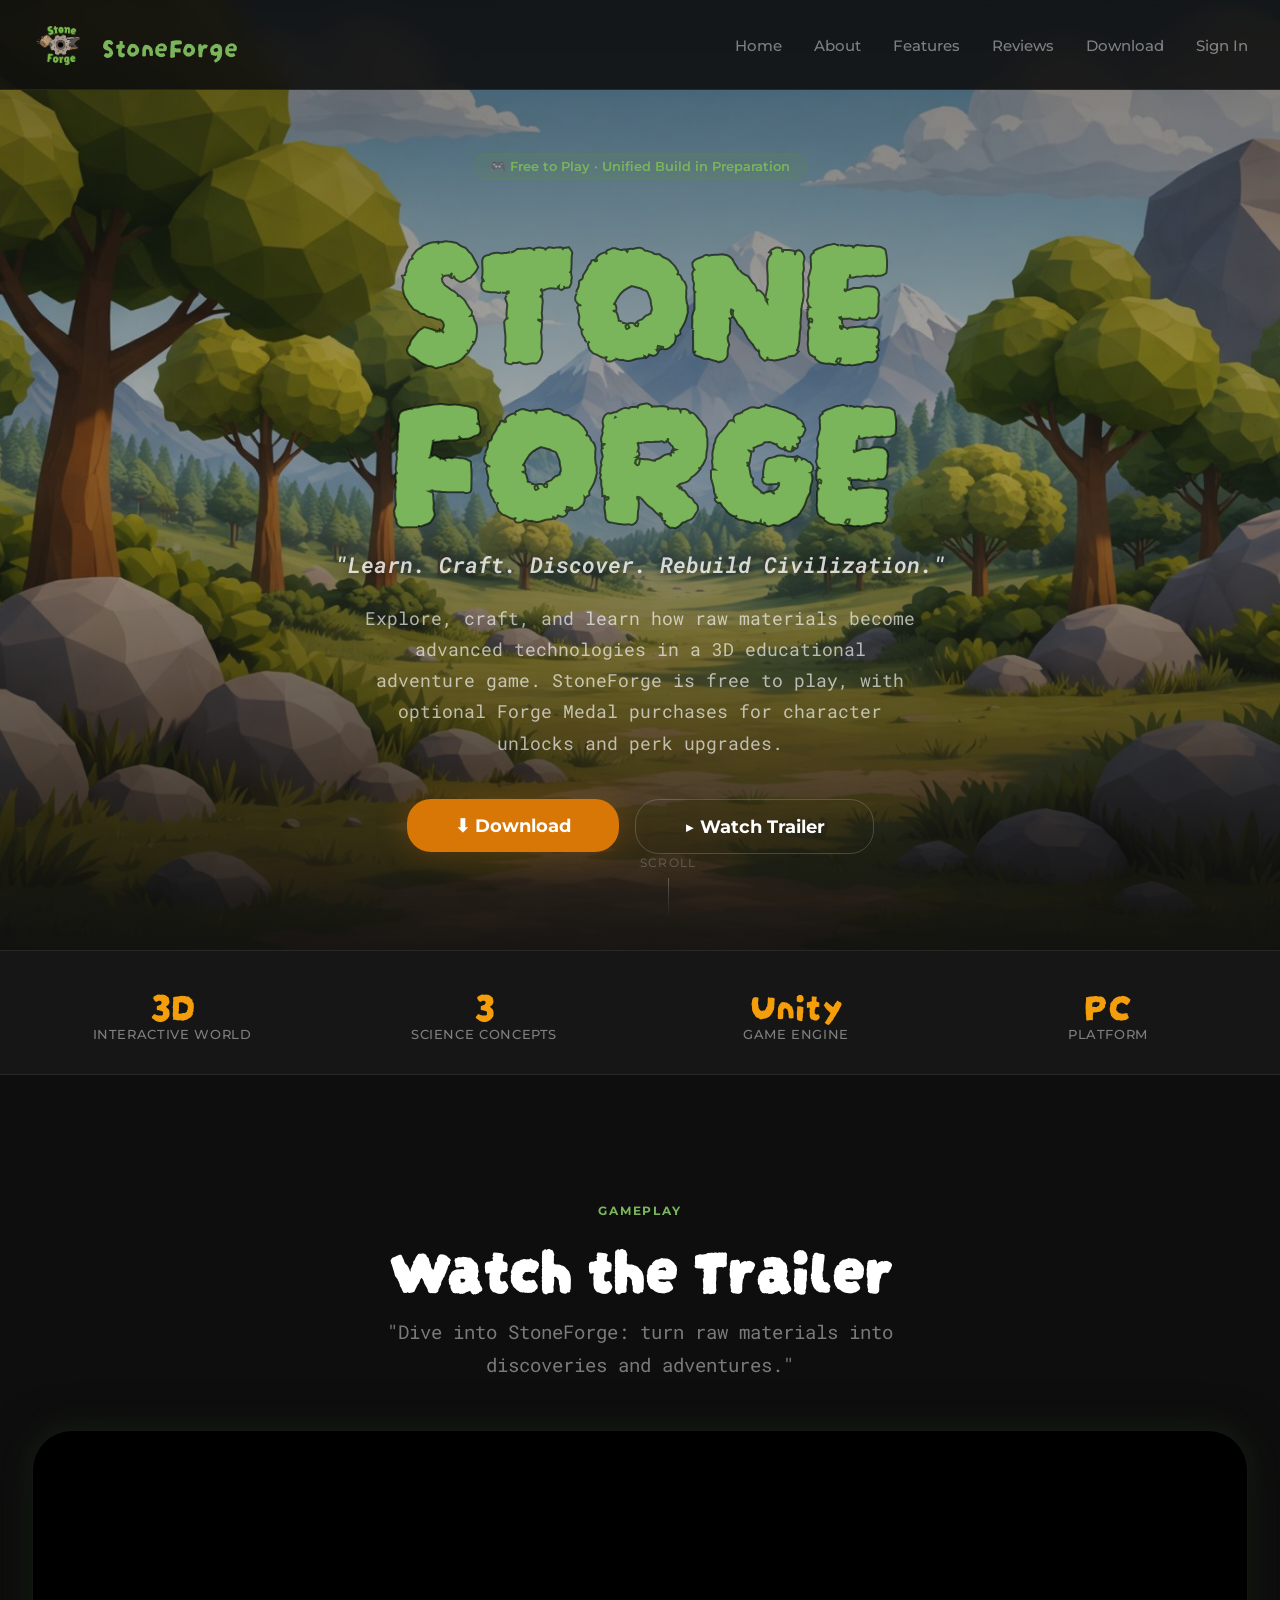
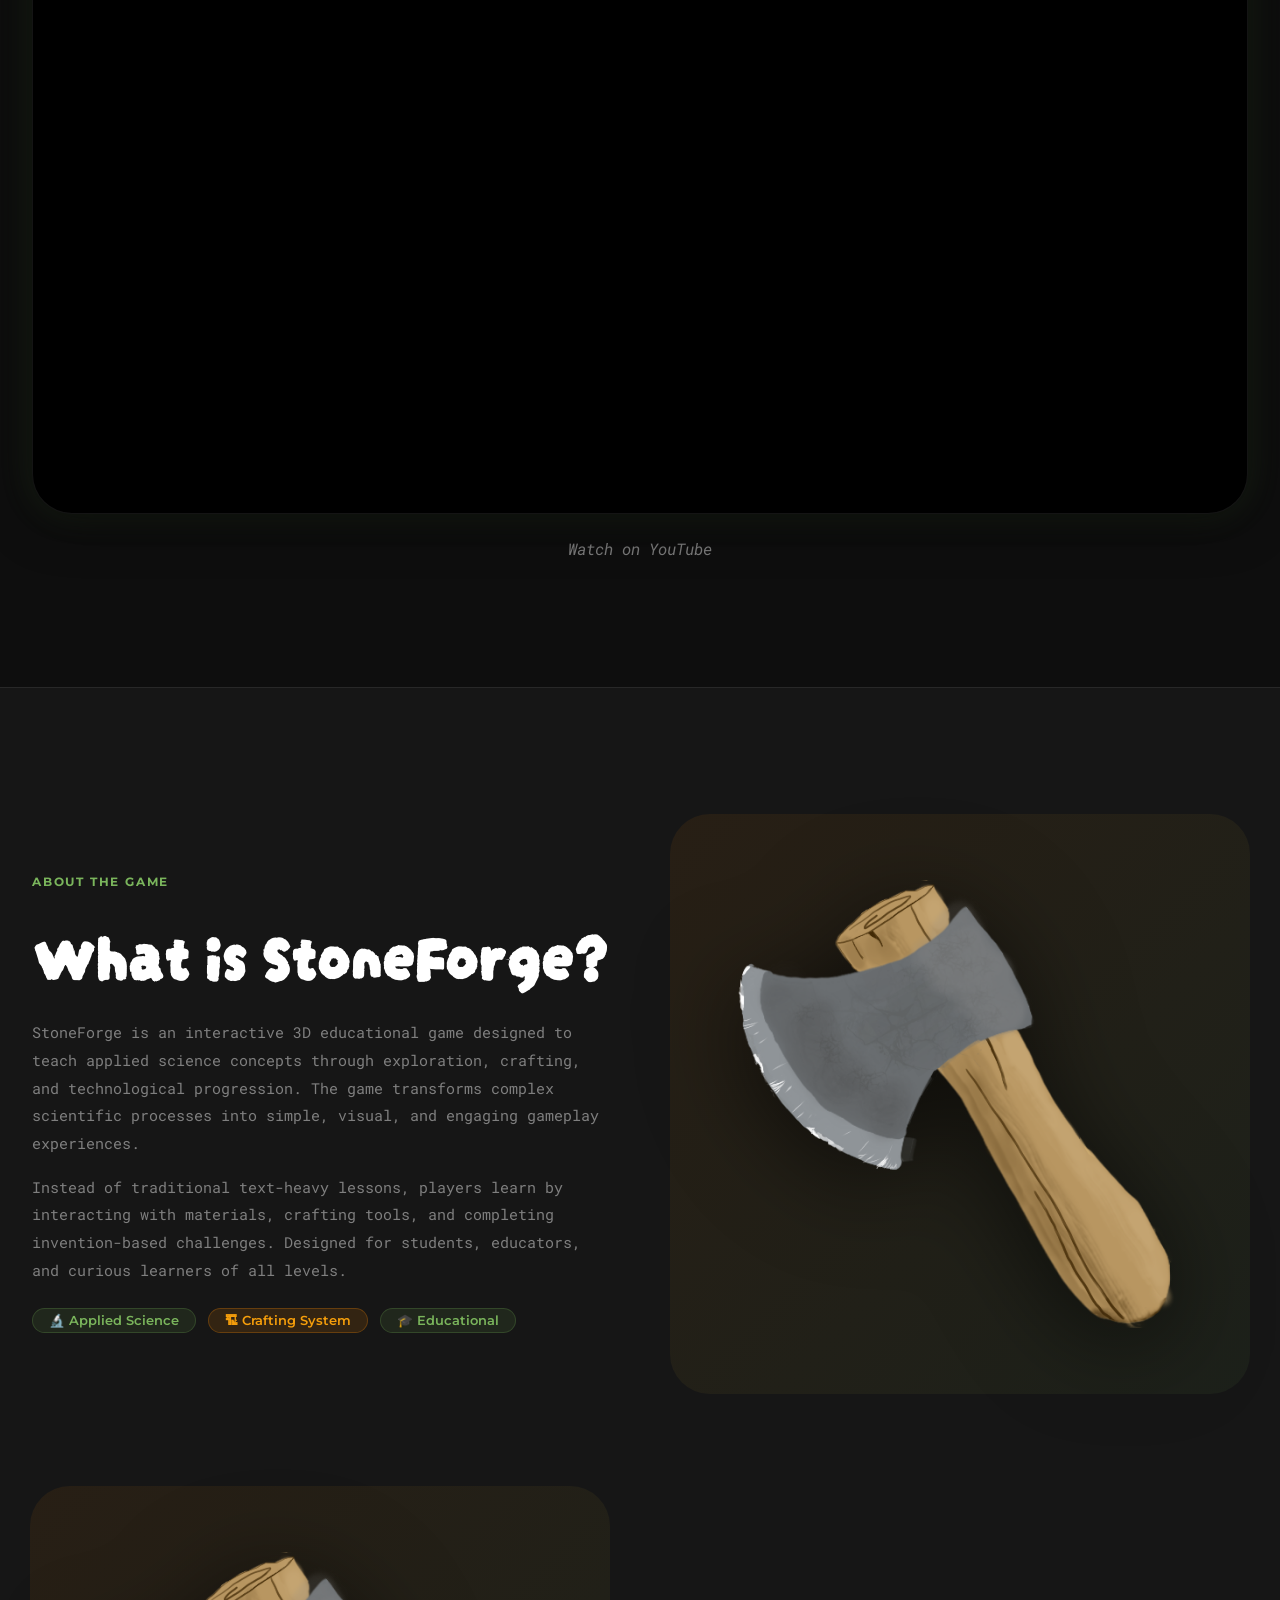
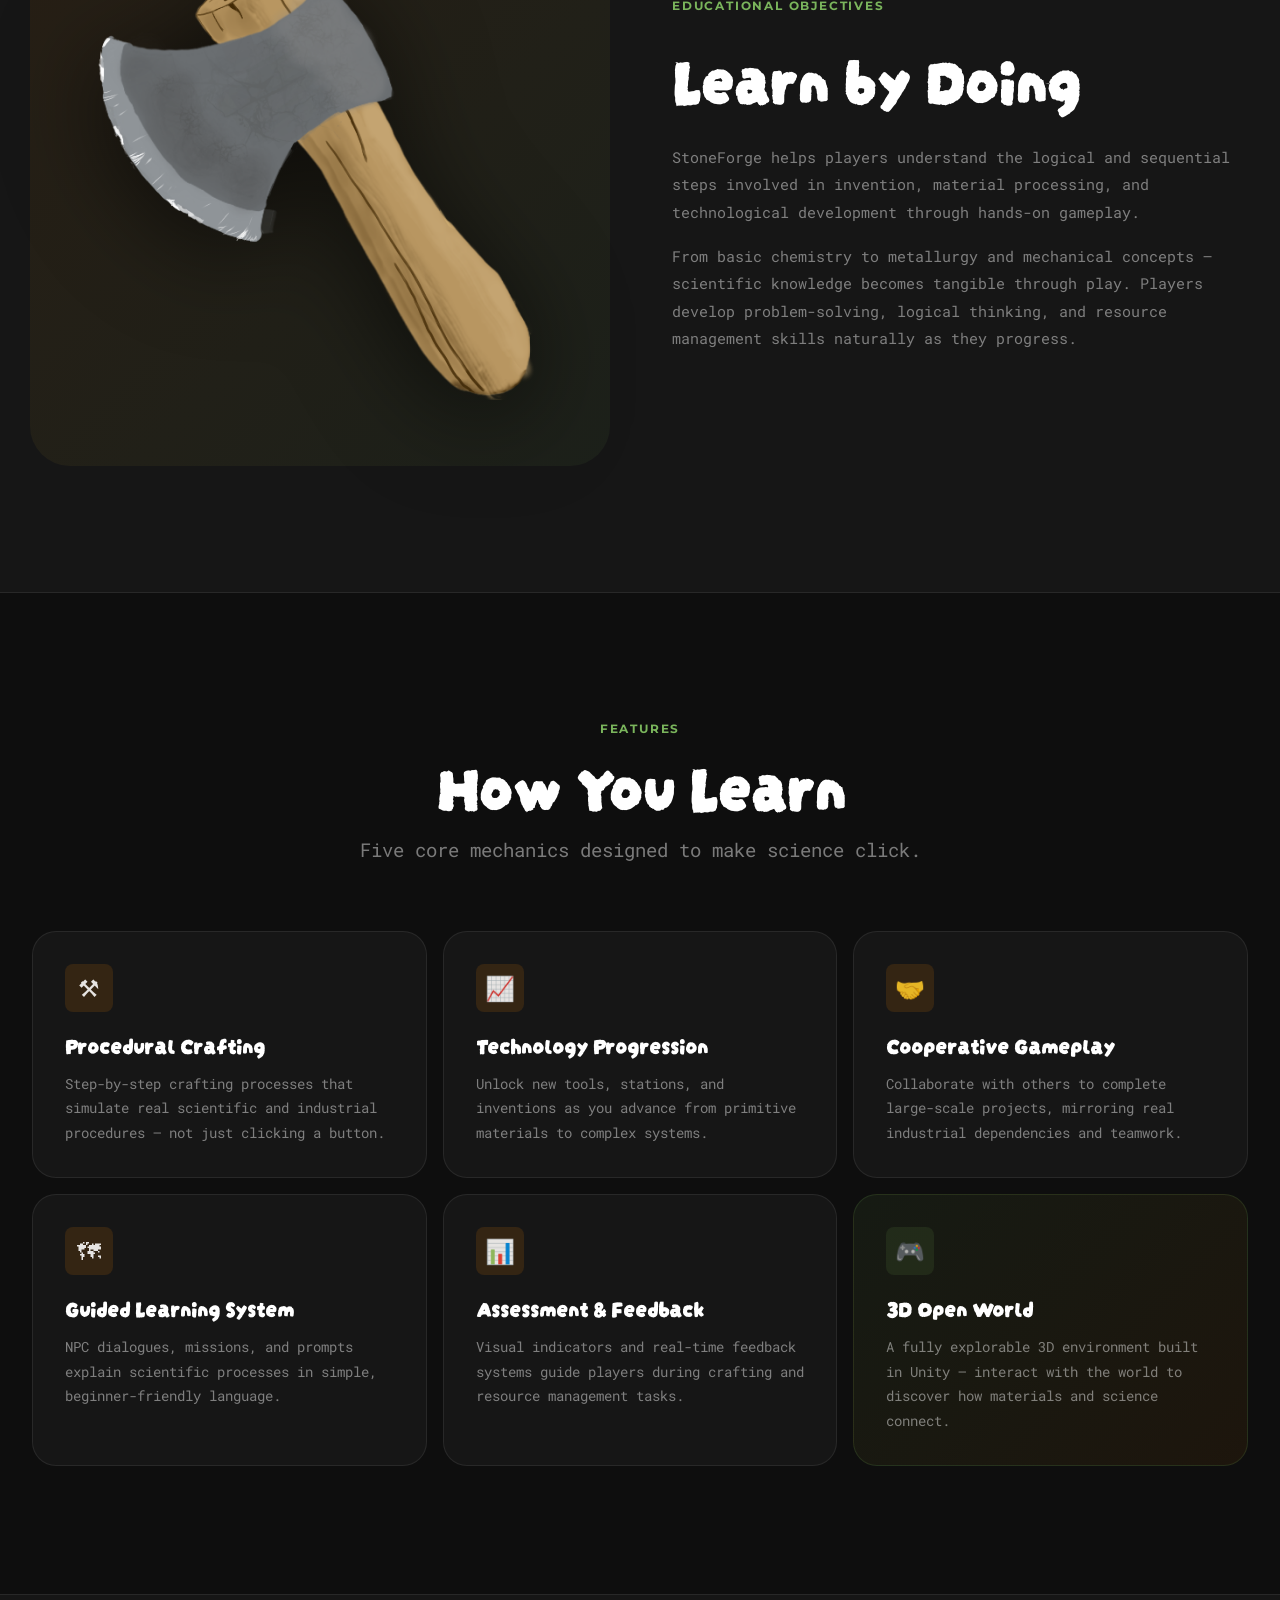
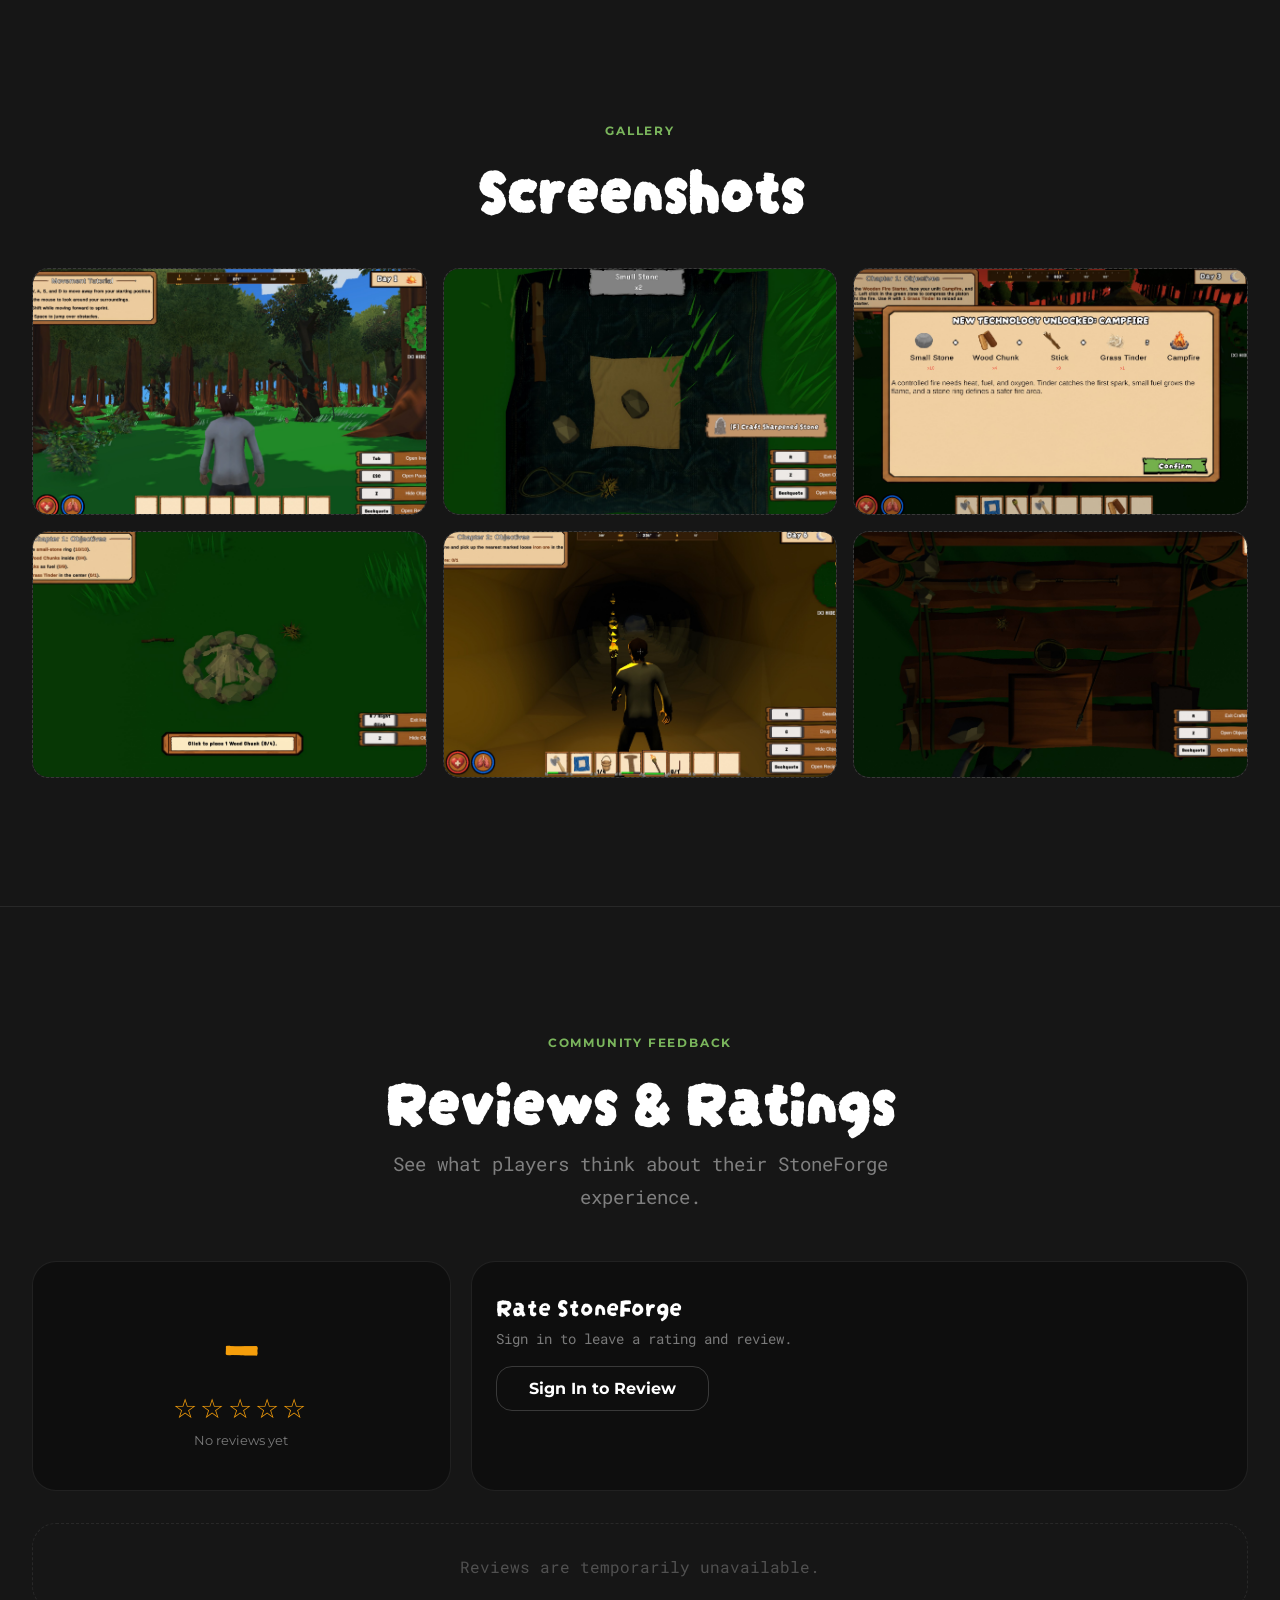
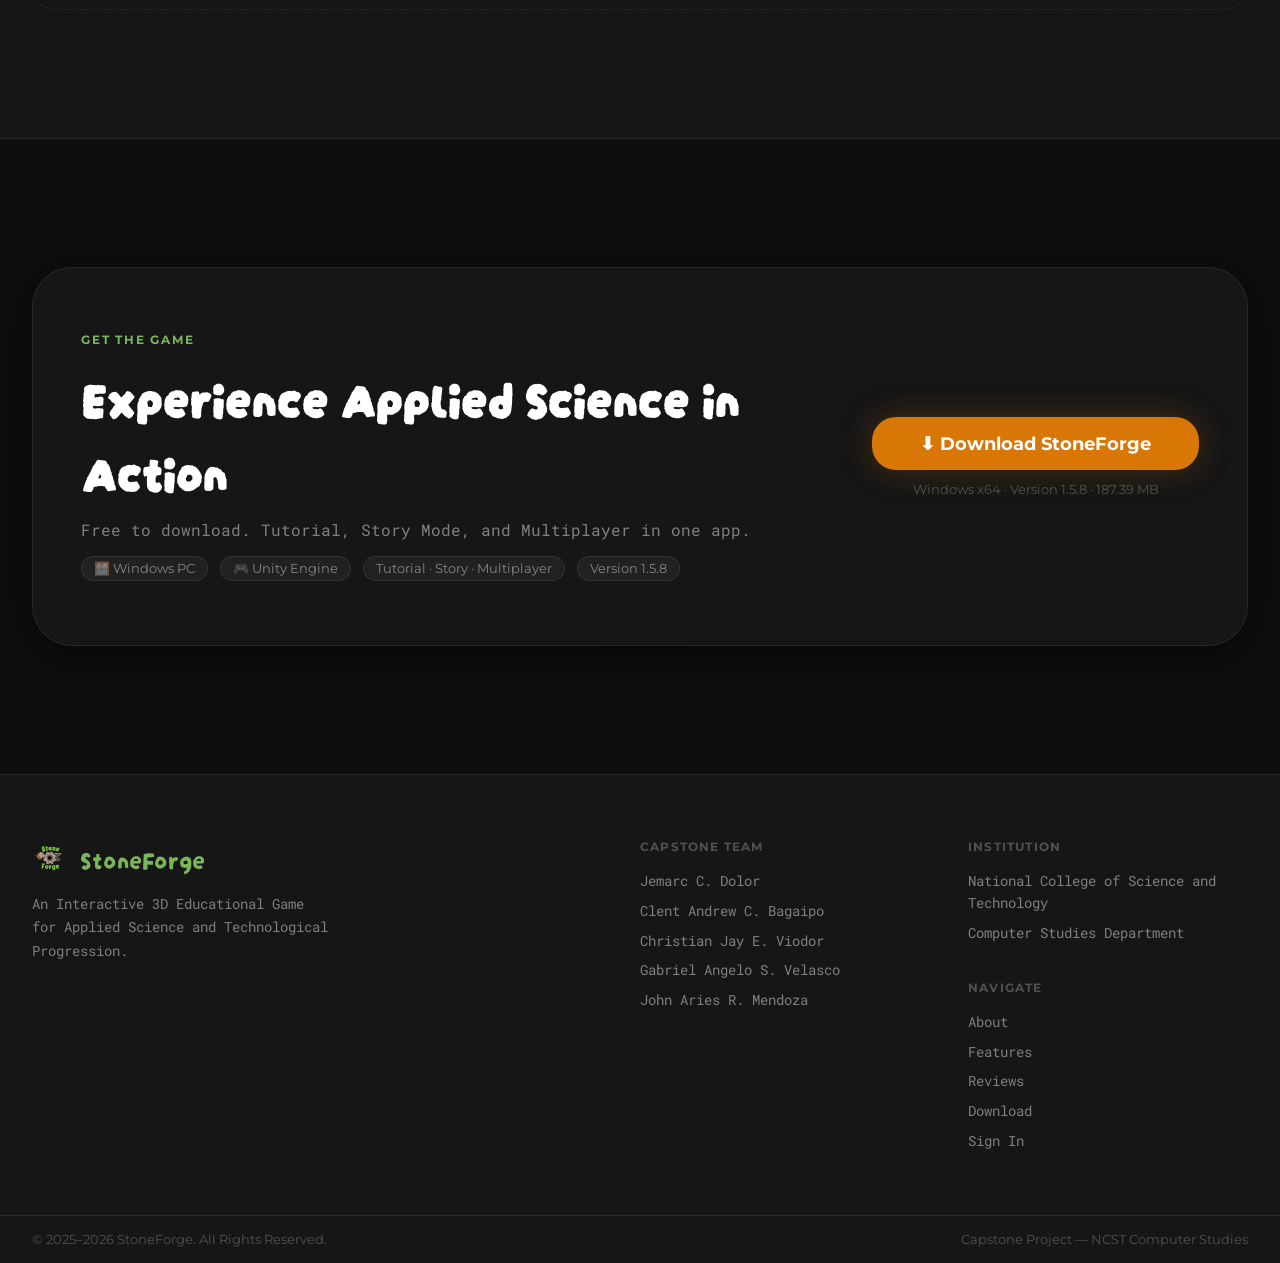
==== commit 174b2662: "changed sprite icon on about section" ====
--- a/index.html
+++ b/index.html
@@ -177,7 +177,7 @@
             </p>
           </div>
           <div class="about__image-frame">
-            <img loading="lazy" decoding="async" src="Assets/hammer-transparent.png" alt="StoneForge Hammer">
+            <img loading="lazy" decoding="async" src="Assets/pickaxe-transparent.png" alt="StoneForge Hammer">
           </div>
         </div>
       </div>
--- a/index.css
+++ b/index.css
@@ -705,6 +705,12 @@
 .star-picker {
   display: flex;
   gap: 0.2rem;
+}
+
+.about__image-frame img{
+  width: 100%;
+  height: auto;
+  padding: 4rem;
 }
 
 .star-picker__star {
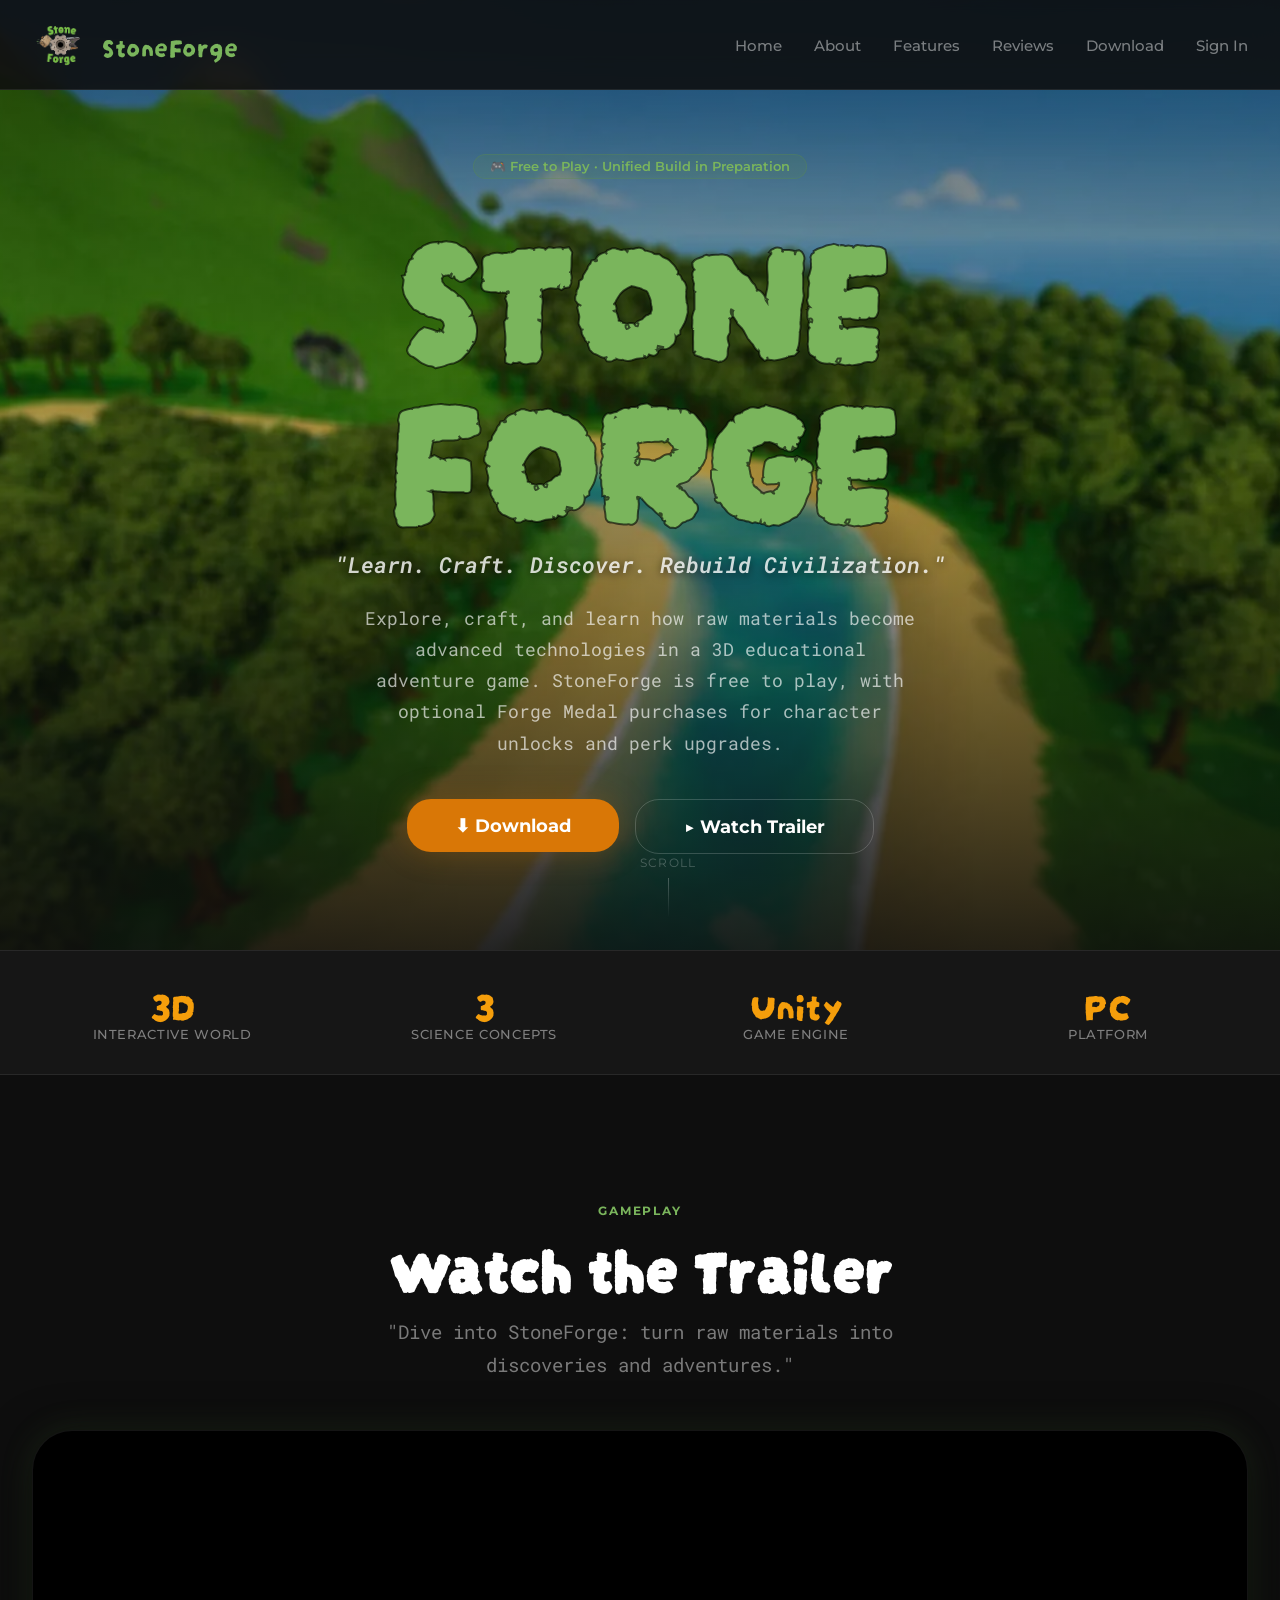
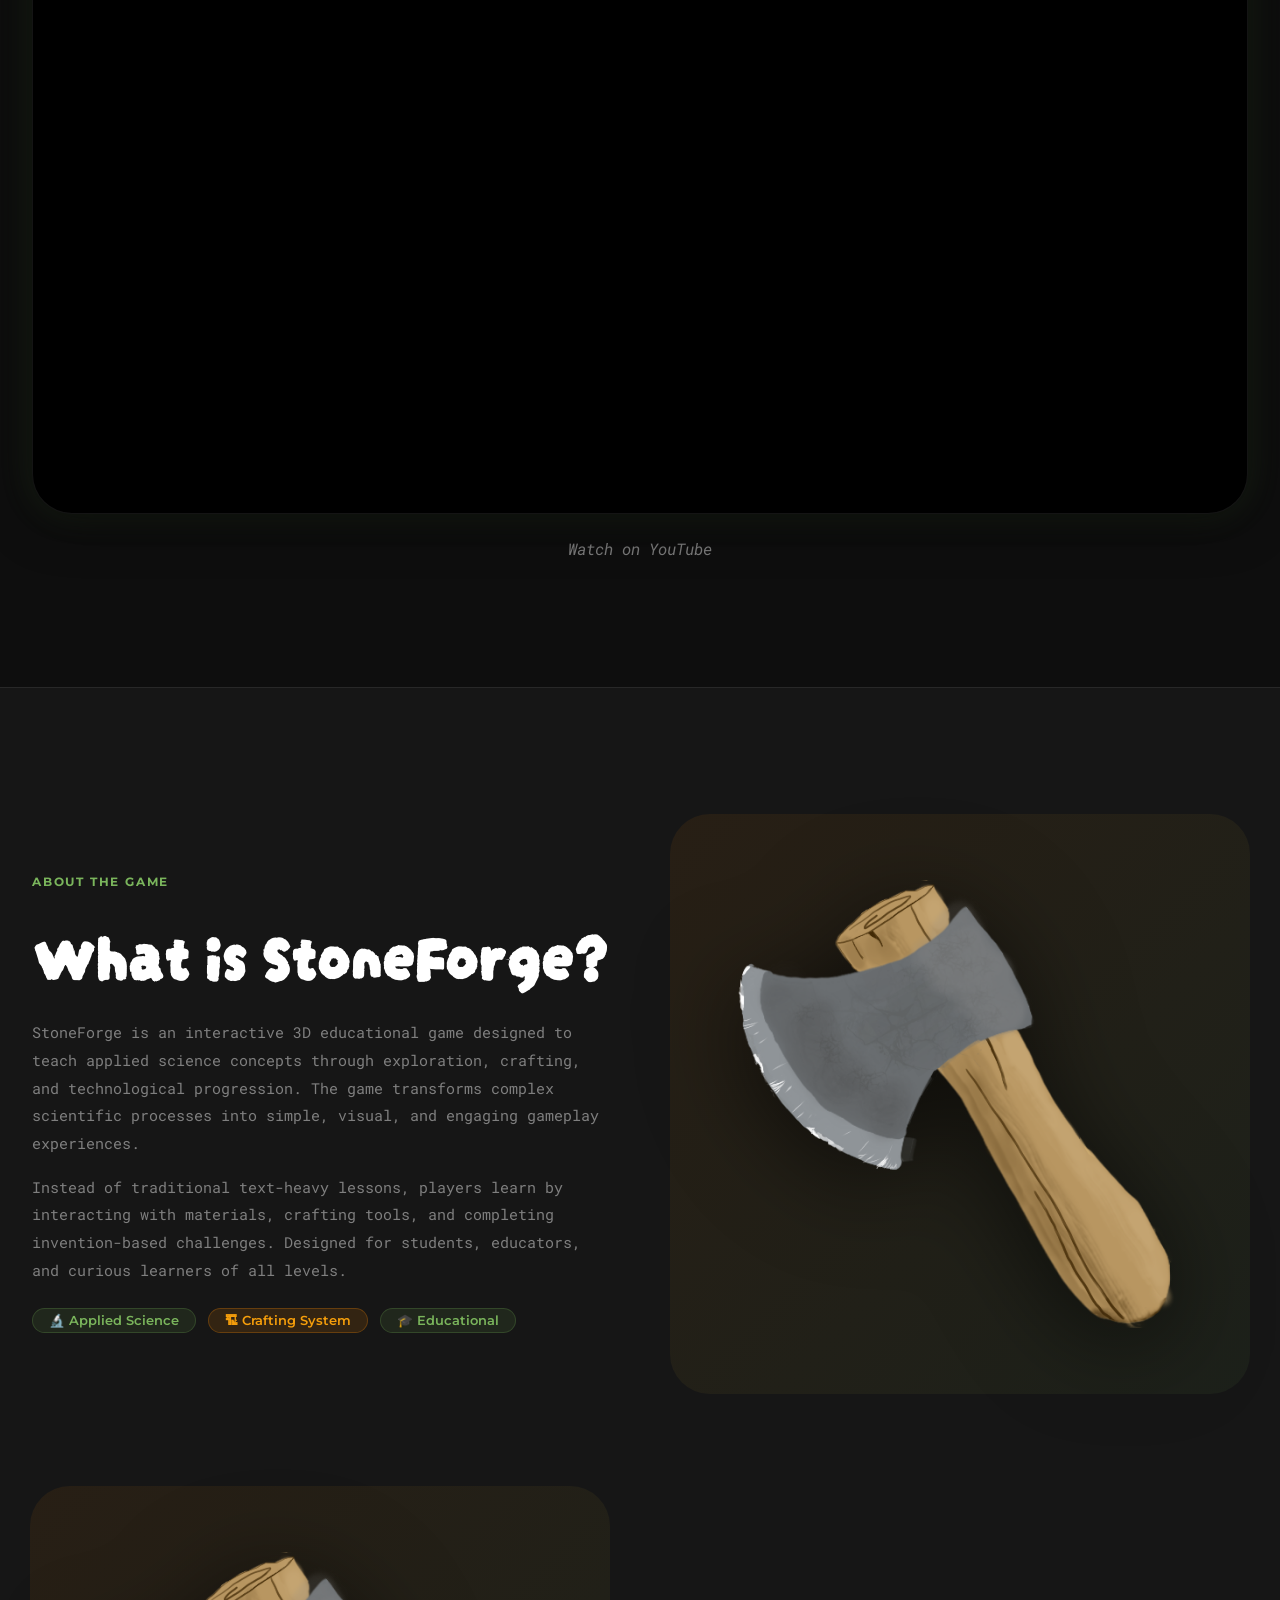
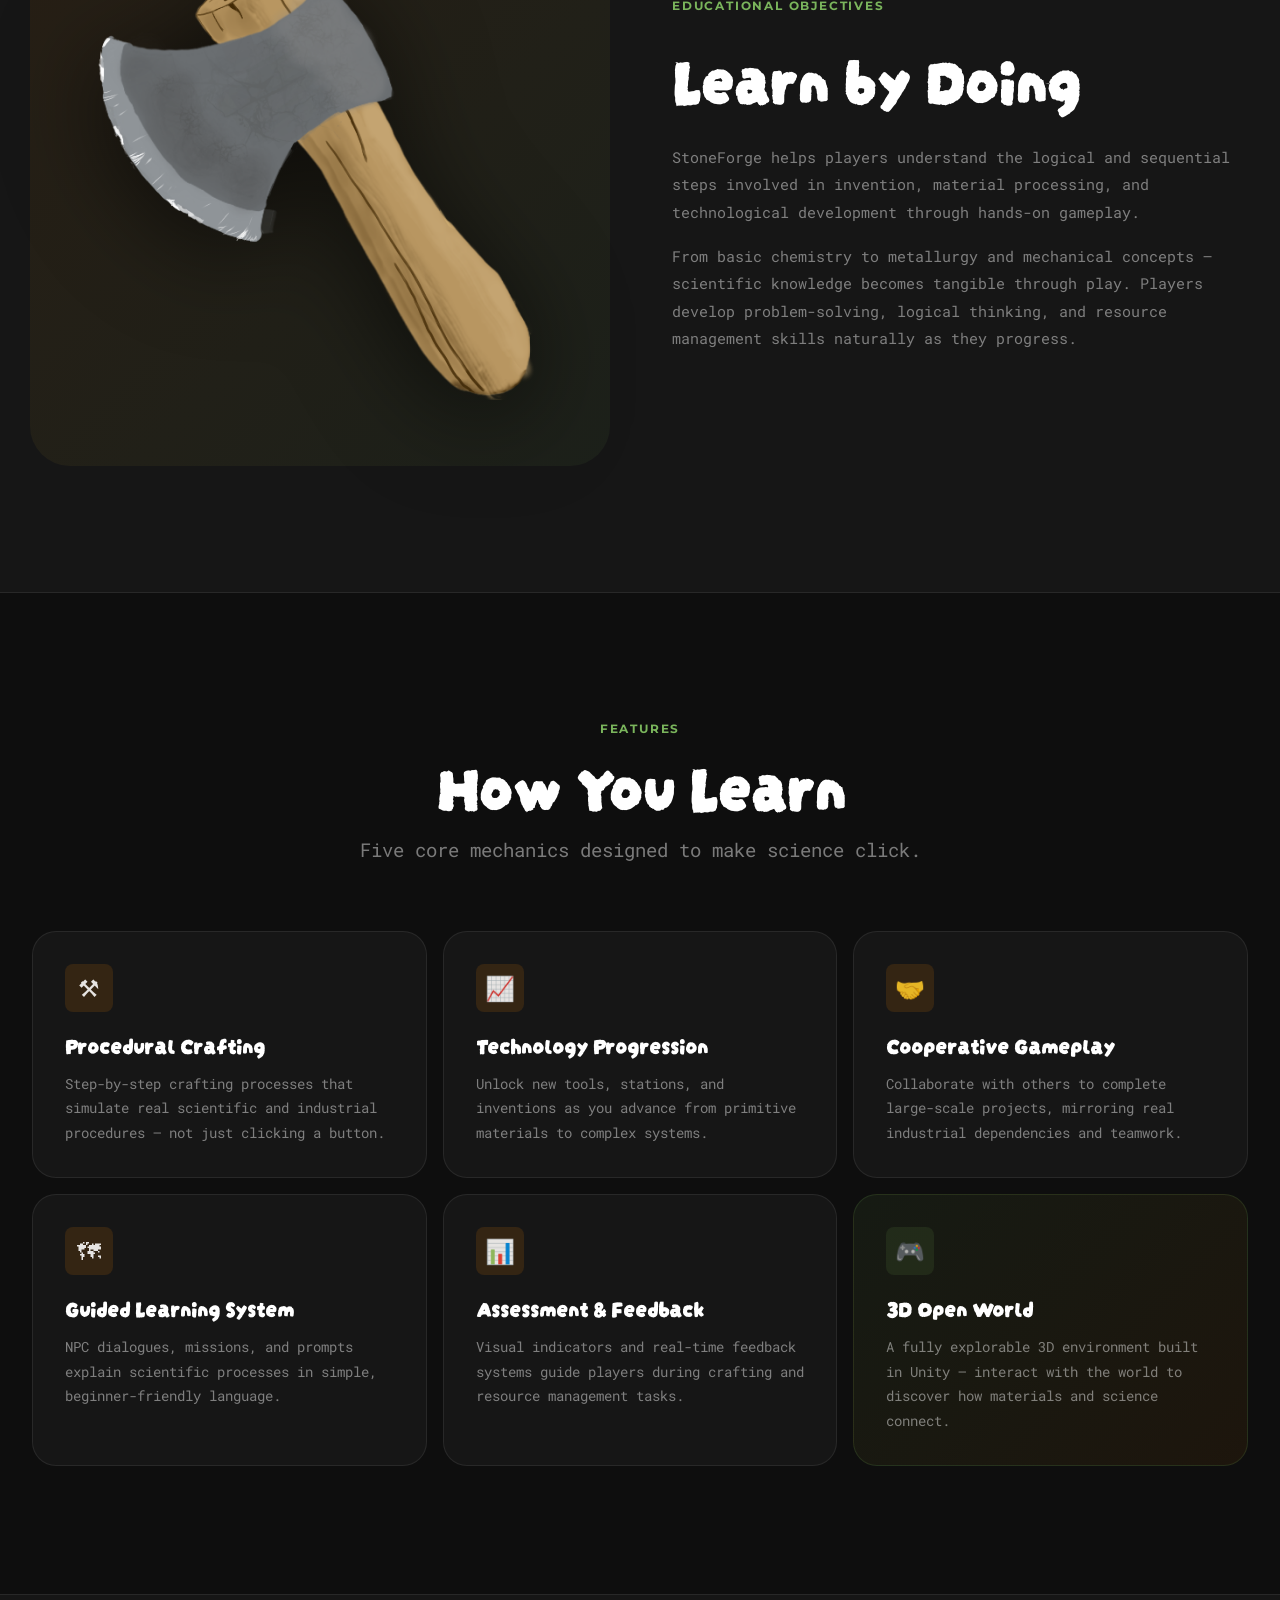
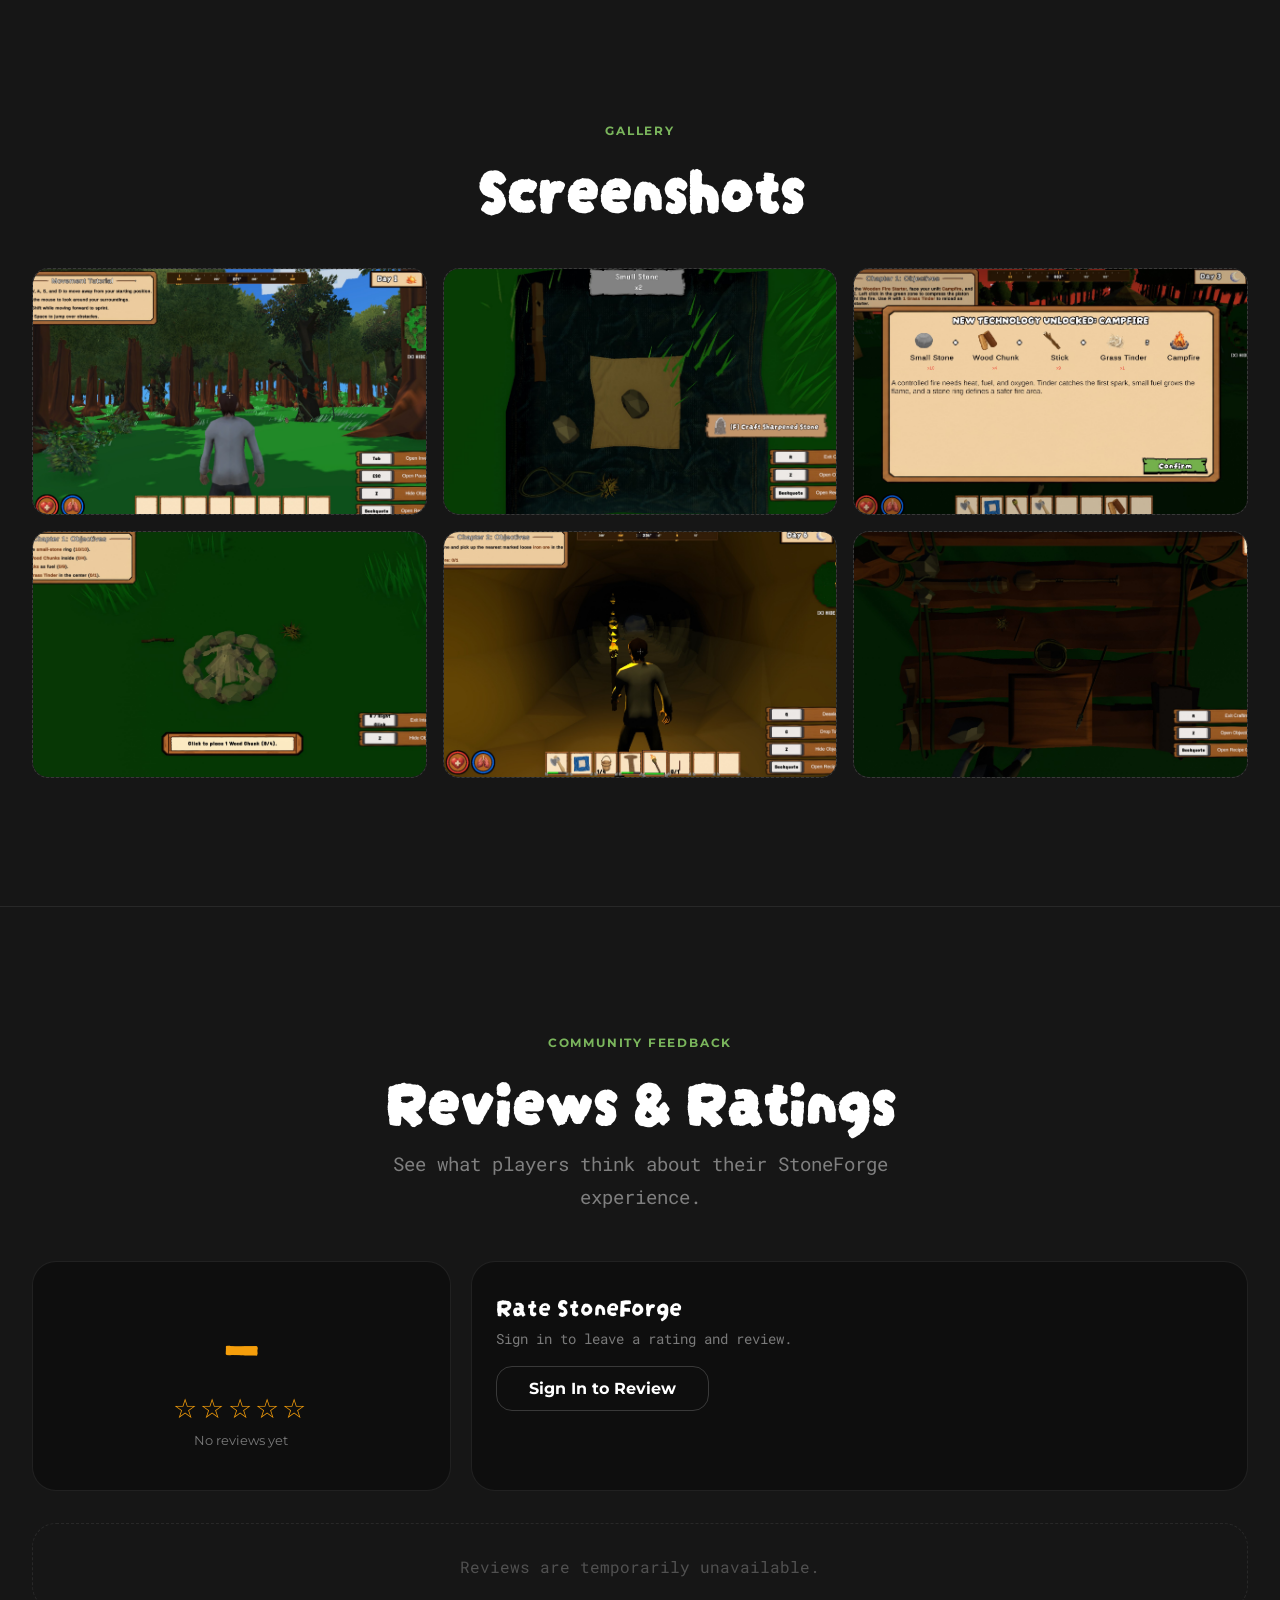
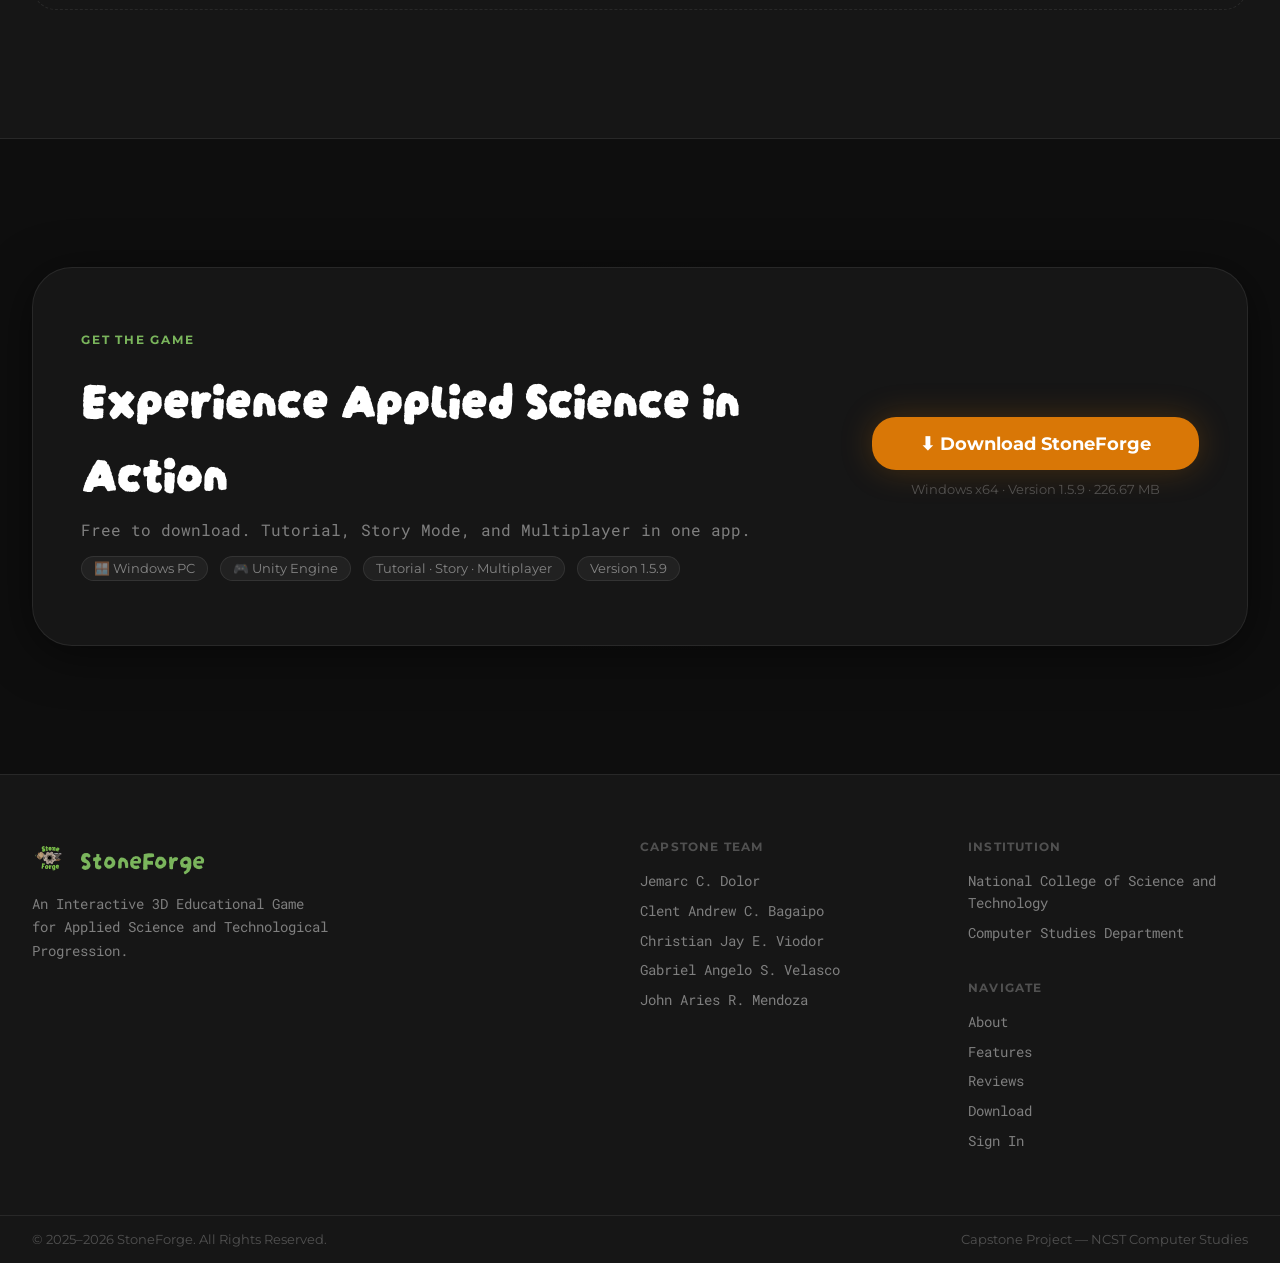
==== commit af32626a: "Update StoneForge download for v1.5.9" ====
--- a/index.html
+++ b/index.html
@@ -309,7 +309,7 @@
               <span class="tag">🪟 Windows PC</span>
               <span class="tag">🎮 Unity Engine</span>
               <span class="tag">Tutorial · Story · Multiplayer</span>
-              <span class="tag">Version 1.5.8</span>
+              <span class="tag">Version 1.5.9</span>
             </div>
           </div>
           <div class="download-cta__actions">
@@ -318,7 +318,7 @@
                 ⬇ Download StoneForge
               </button>
             </a>
-            <p class="download-cta__note">Windows x64 · Version 1.5.8 · 187.39 MB</p>
+            <p class="download-cta__note">Windows x64 · Version 1.5.9 · 226.67 MB</p>
           </div>
         </div>
       </div>
--- a/index.css
+++ b/index.css
@@ -18,7 +18,7 @@
 .hero__bg {
   position: absolute;
   inset: 0;
-  background: url('Assets/stoneForgeHeroBackground.png') center/cover no-repeat;
+  background: url('Assets/homepage-background-image.png') center/cover no-repeat;
   z-index: 0;
 }
 
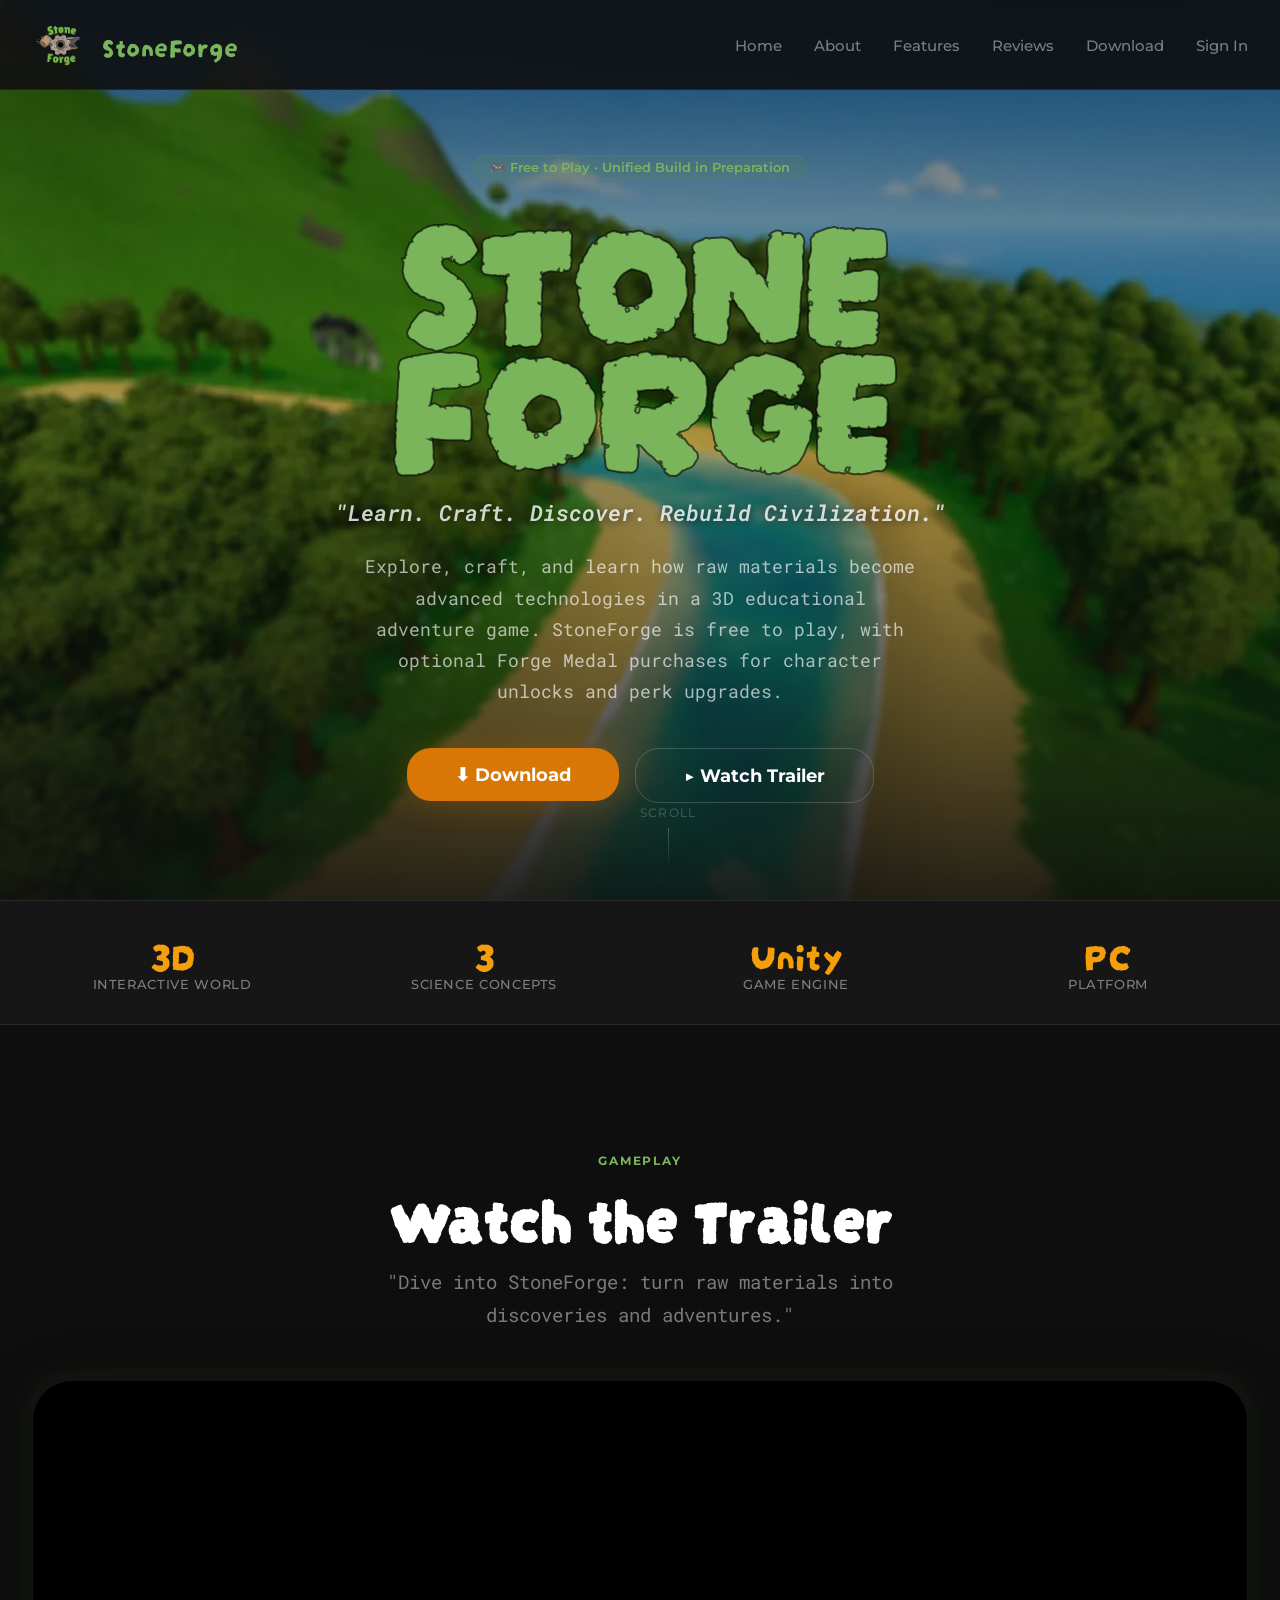
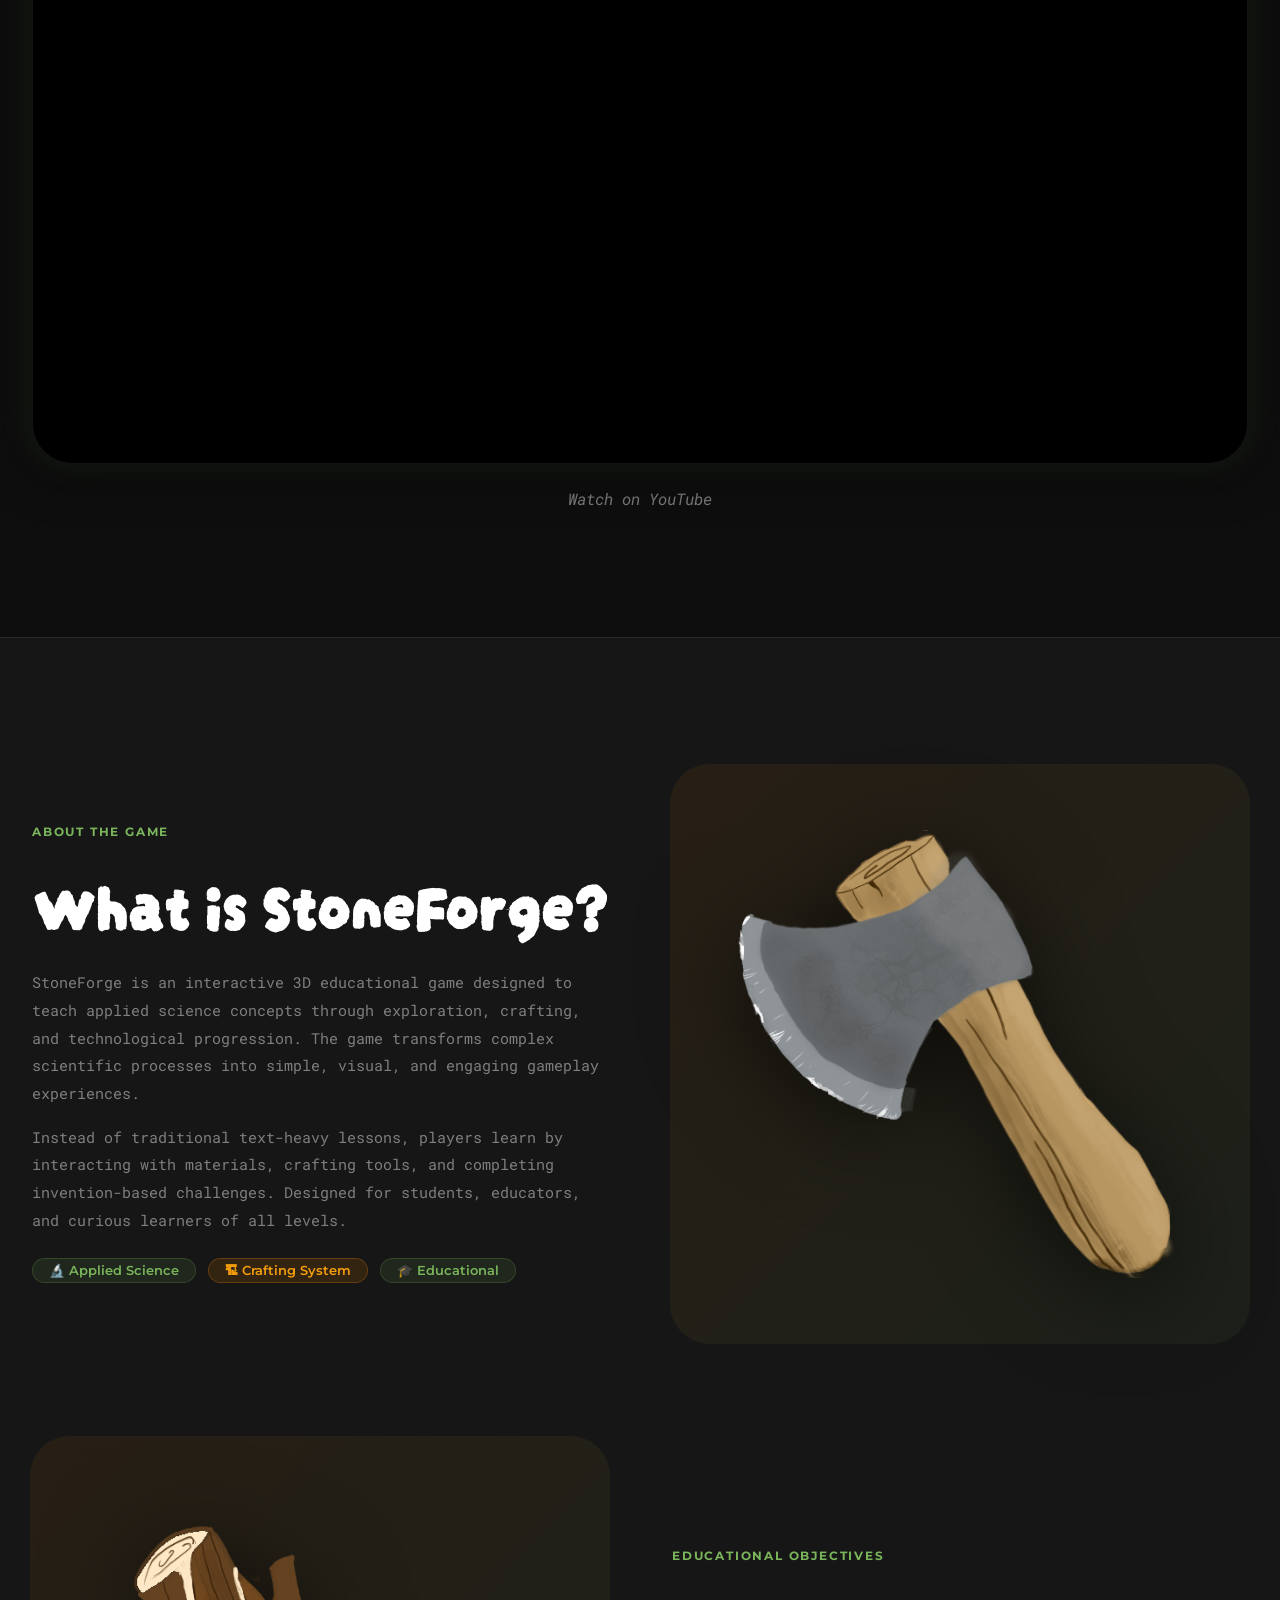
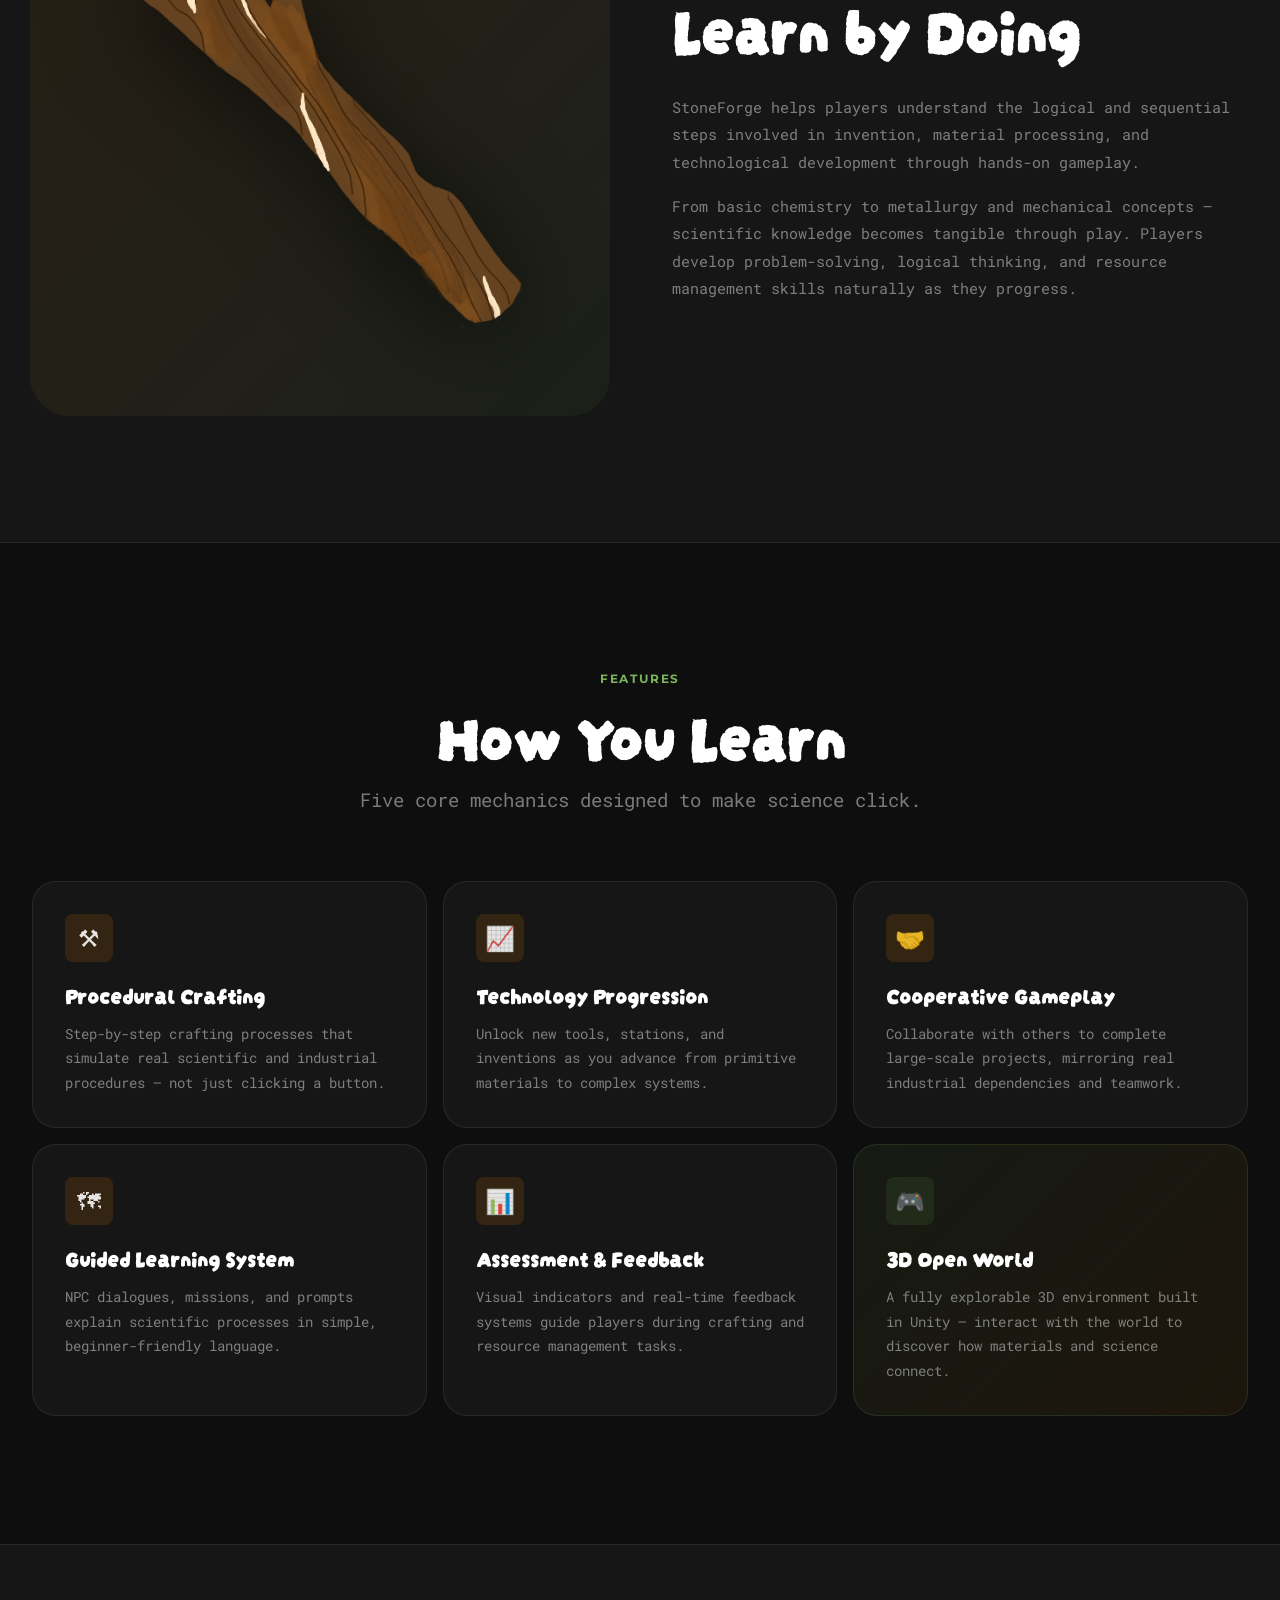
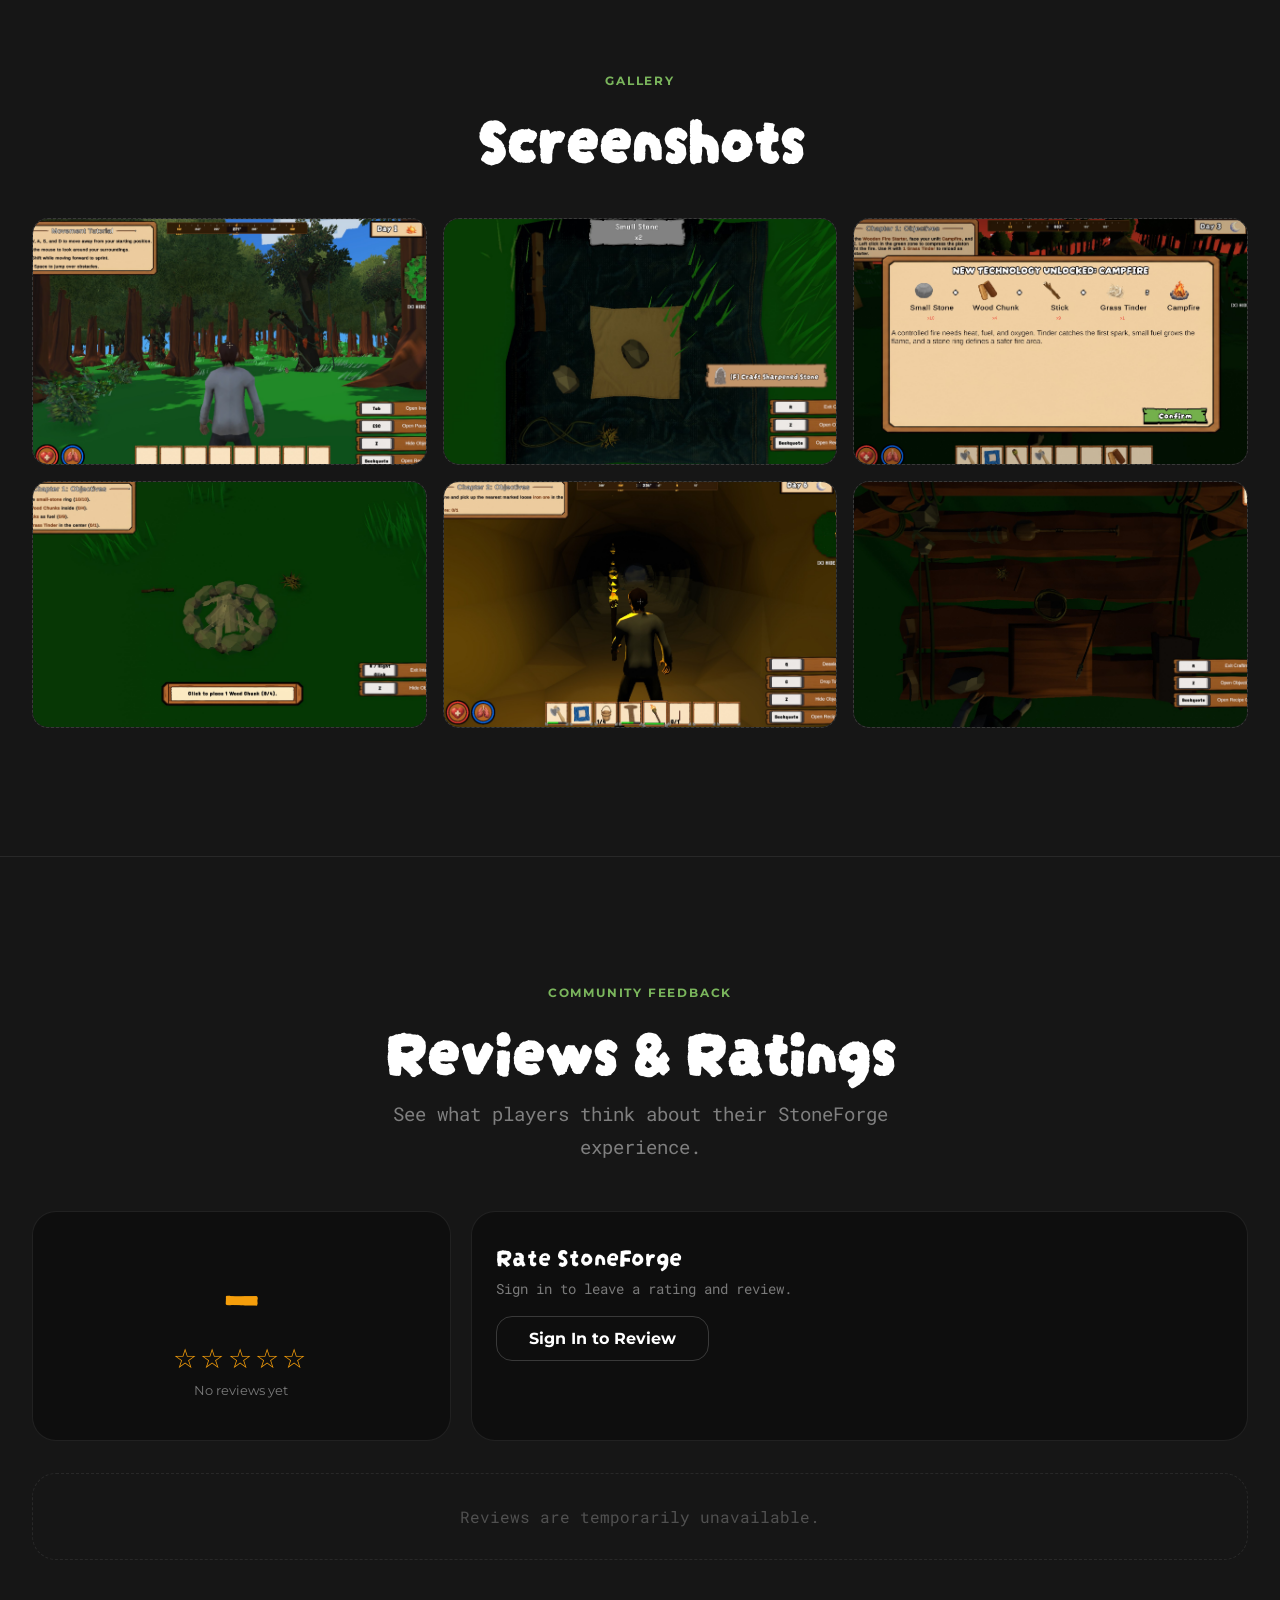
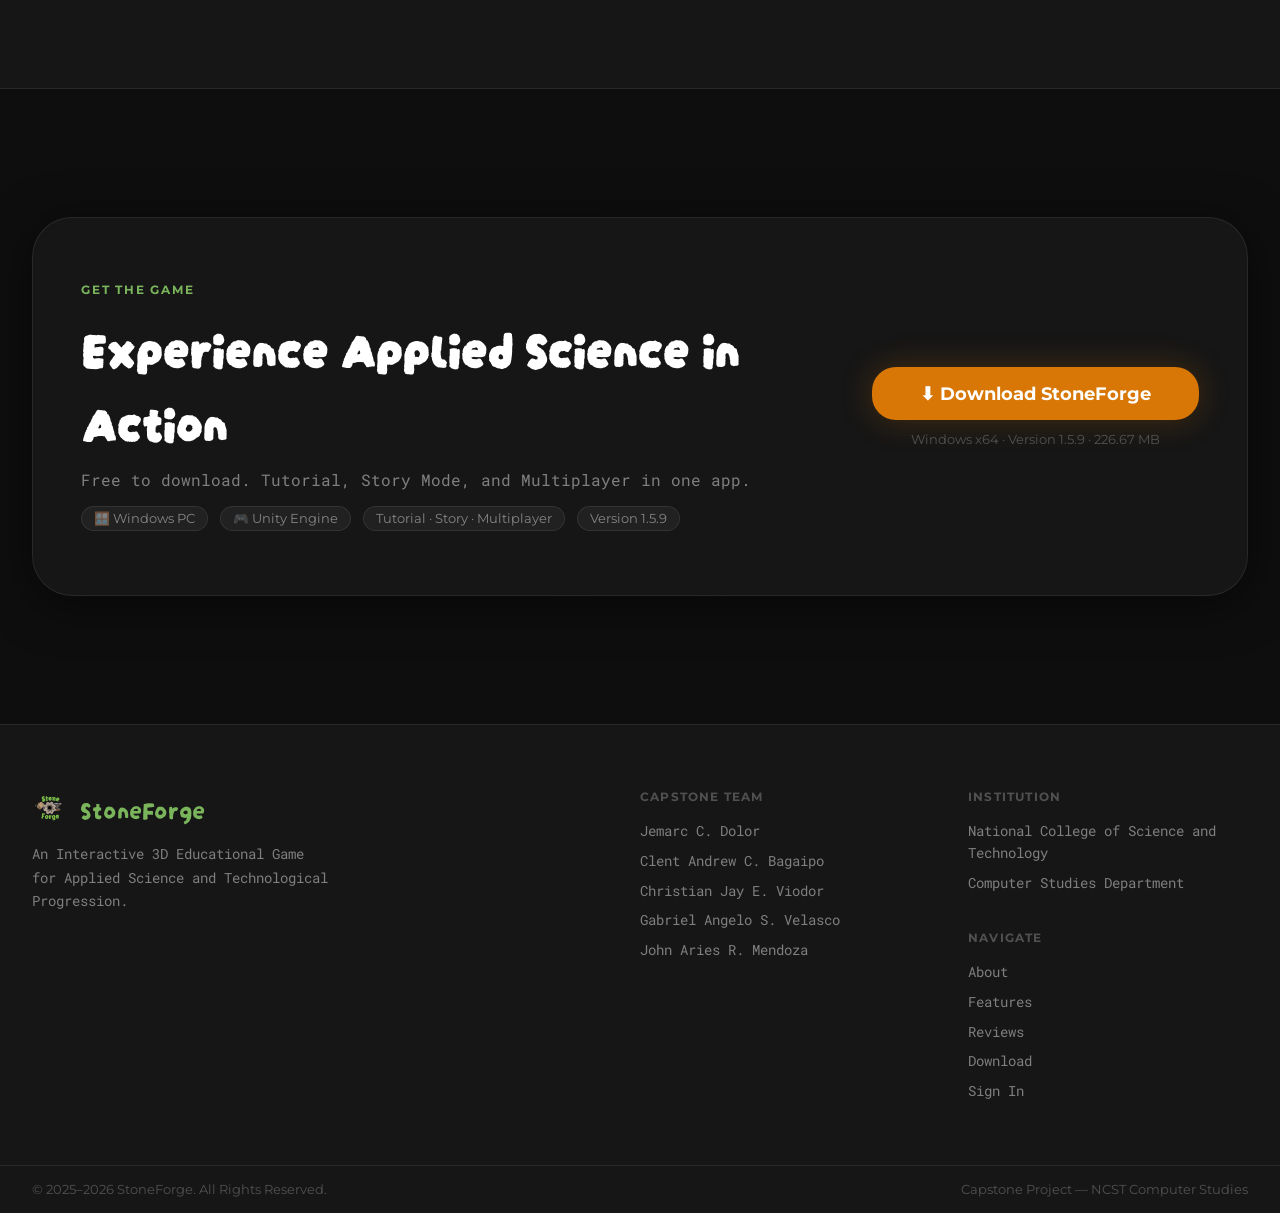
==== commit cf8a3de4: "changed about section image" ====
--- a/index.html
+++ b/index.html
@@ -177,7 +177,7 @@
             </p>
           </div>
           <div class="about__image-frame">
-            <img loading="lazy" decoding="async" src="Assets/pickaxe-transparent.png" alt="StoneForge Hammer">
+            <img loading="lazy" decoding="async" src="Assets/Stick_Icons.png" alt="StoneForge Hammer">
           </div>
         </div>
       </div>
--- a/index.css
+++ b/index.css
@@ -53,13 +53,14 @@
   font-size: clamp(5rem, 14vw, 13rem);
   color: var(--clr-green-light);
   -webkit-text-stroke: 2px rgba(0,0,0,0.6);
-  line-height: 0.9;
+  line-height: 0.7;
   letter-spacing: -0.02em;
   animation: fadeUp 0.6s 0.1s ease both;
   opacity: 0;
 }
 
 .hero__tagline {
+  margin-top: 1.2rem;
   font-family: var(--font-body);
   font-size: clamp(1rem, 2vw, 1.4rem);
   color: rgba(255,255,255,0.8);
